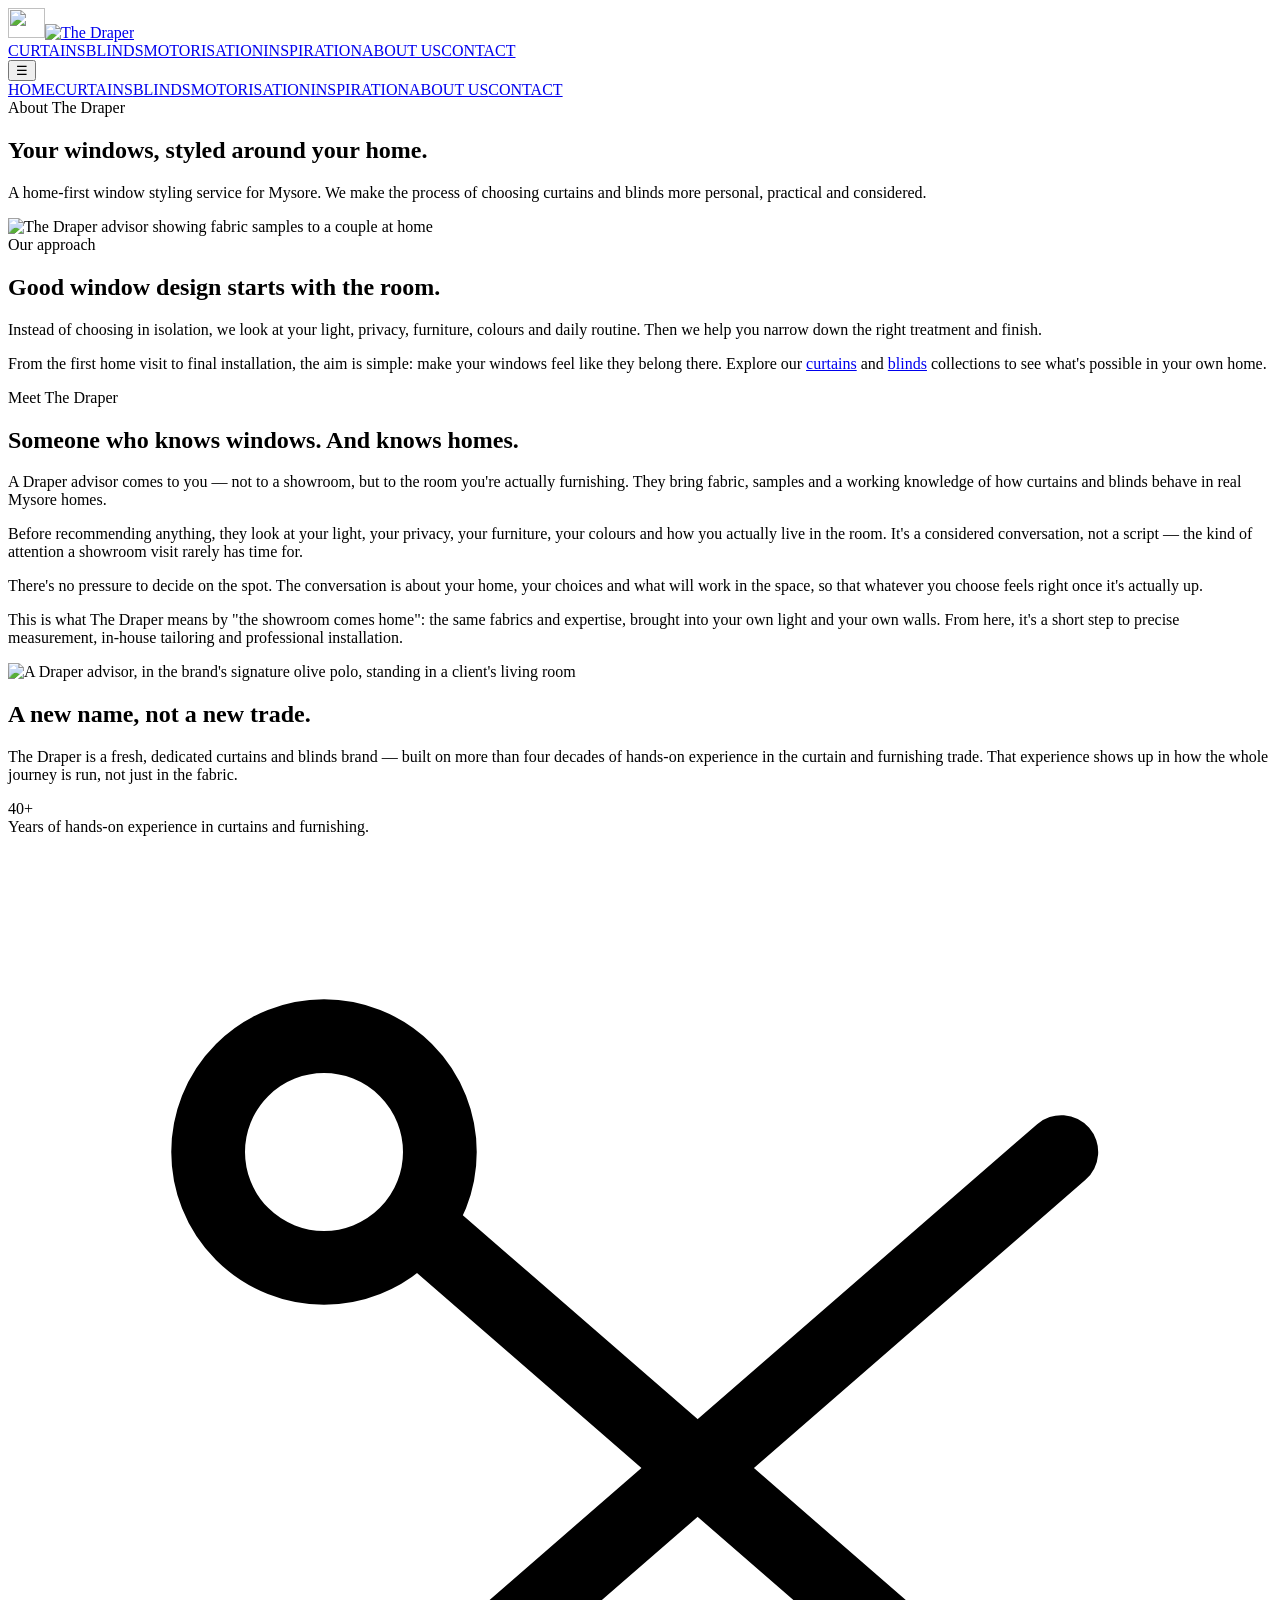
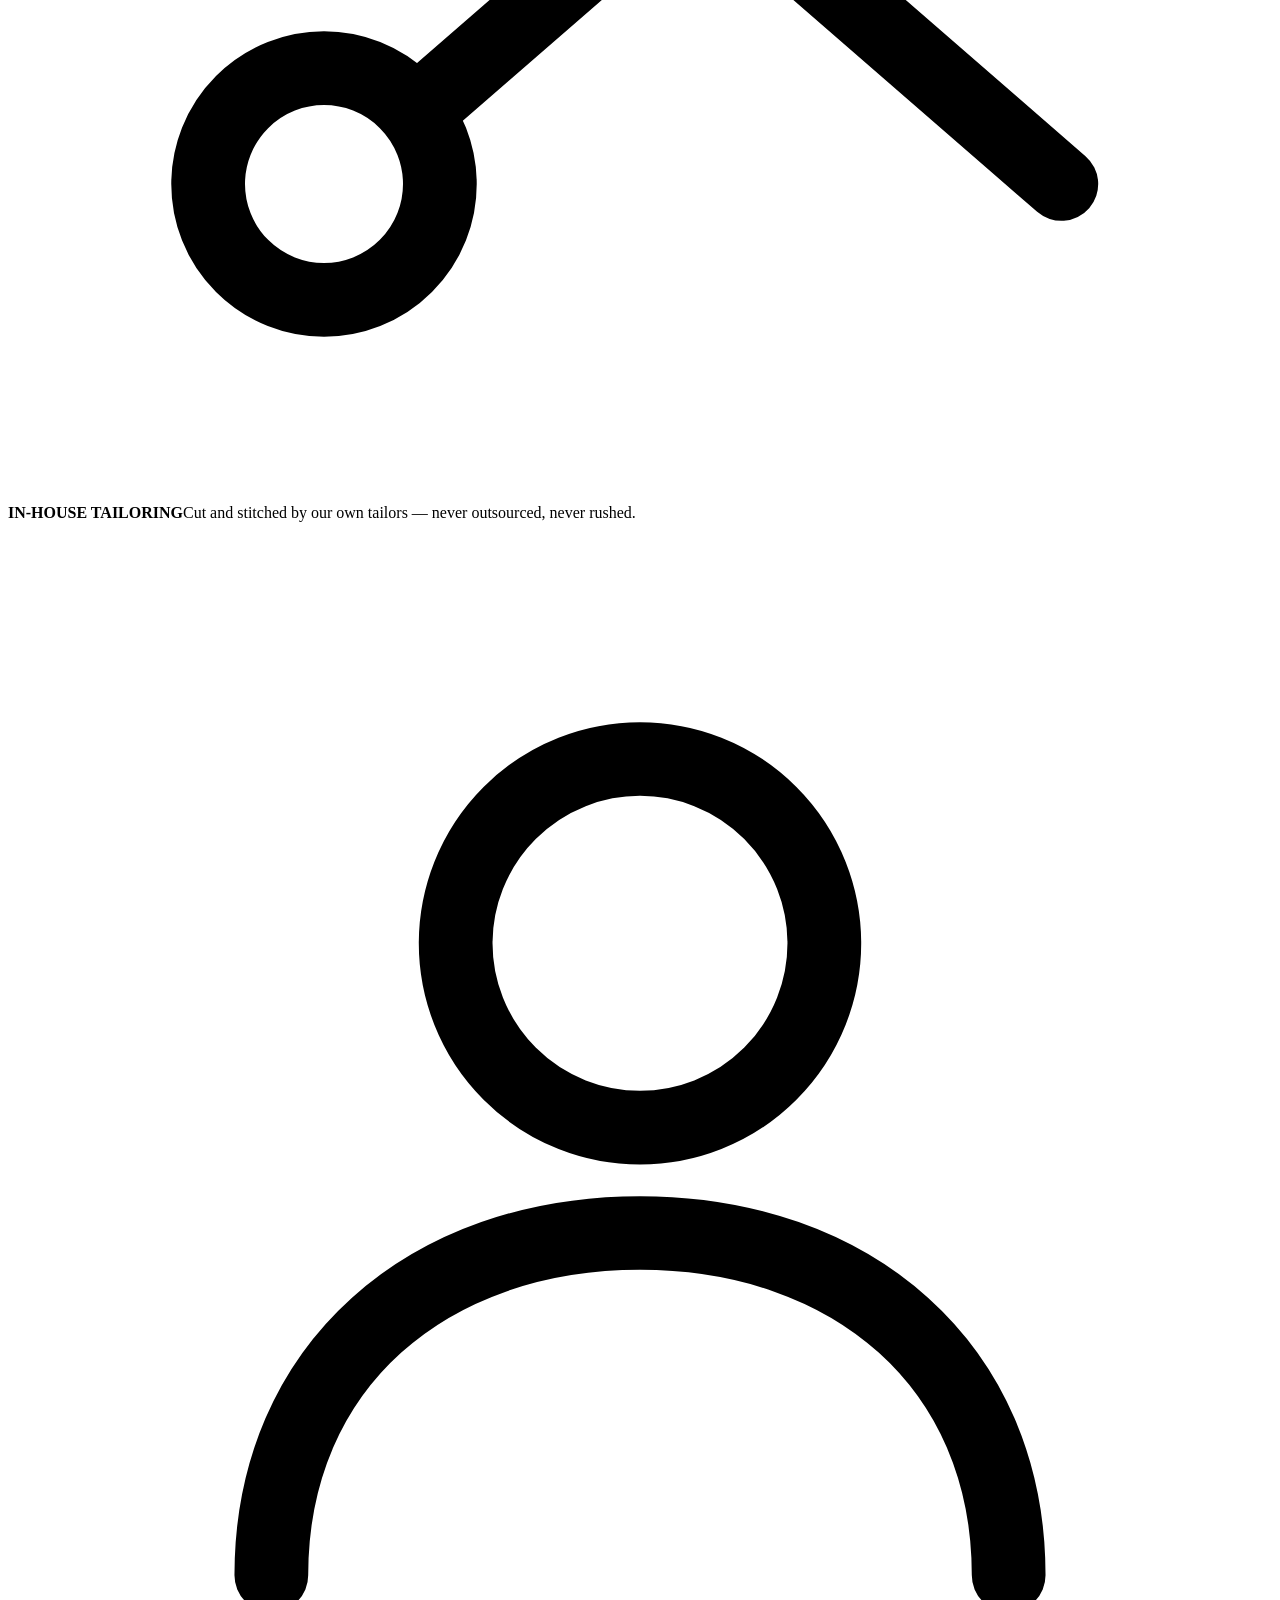
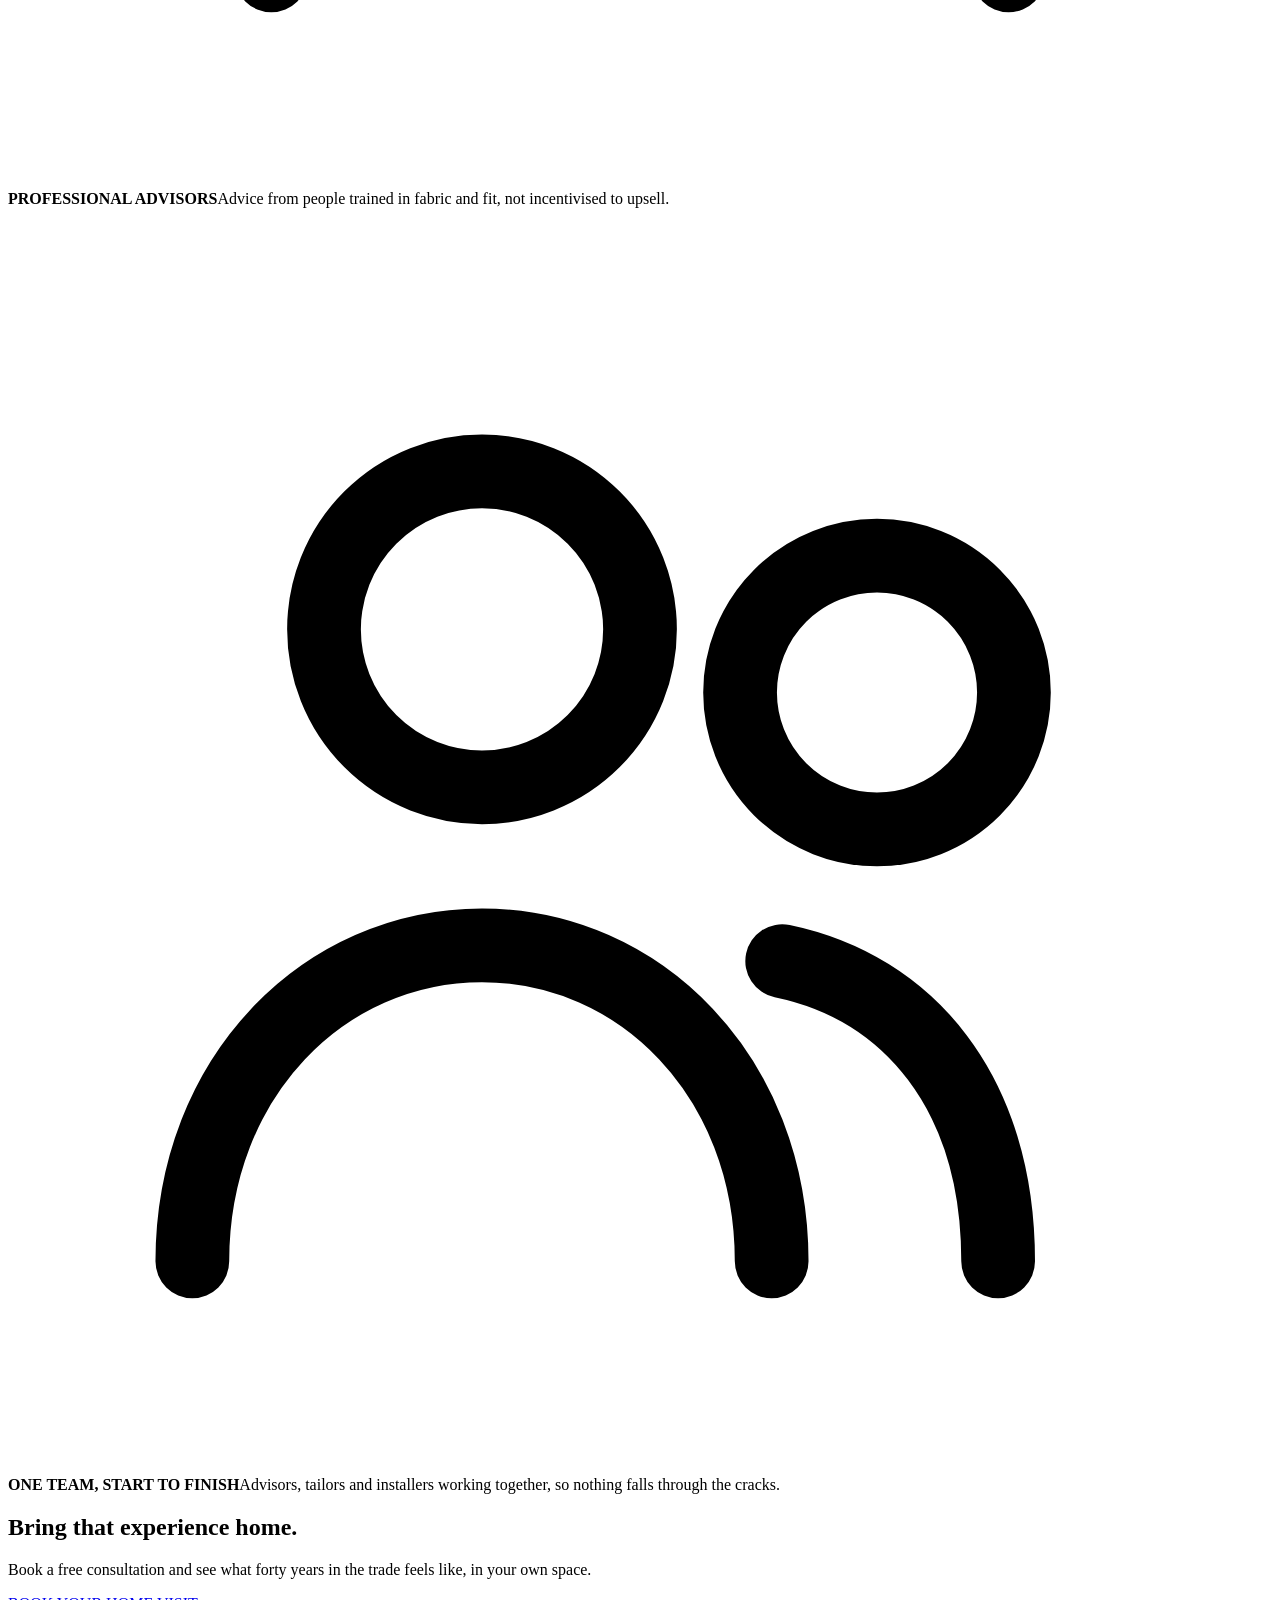
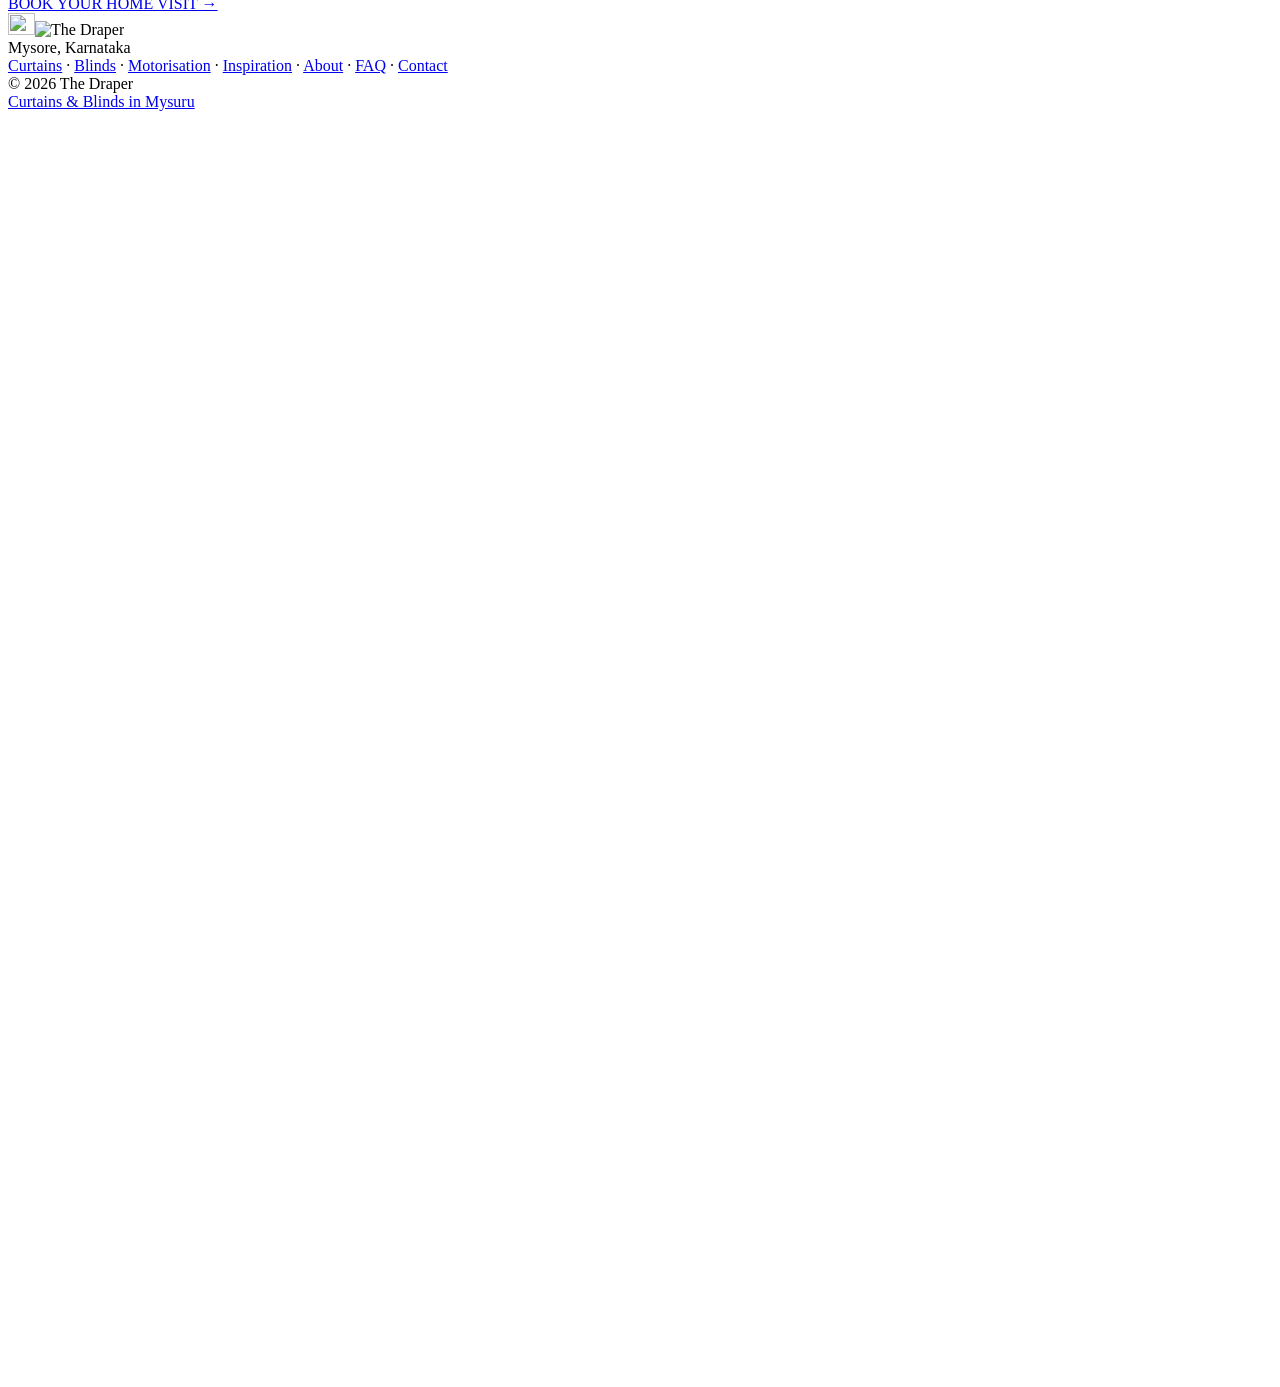
==== about.html @ 7ba51532 "Complete Phase 5D booking journey UX improvements Co-Authored-By: Claude Sonnet 5 <noreply@anthropic" ====
<!doctype html><html lang="en"><head><meta charset="utf-8"><meta name="viewport" content="width=device-width,initial-scale=1"><link rel="icon" type="image/png" href="images/favicon.png"><title>About The Draper — Mysore's Made-to-Measure Curtains & Blinds Specialist</title><meta name="description" content="Meet The Draper, Mysore's made-to-measure curtains and blinds specialist: home consultation, measuring and professional installation."><link rel="canonical" href="https://www.thedraper.in/about"><meta property="og:type" content="website"><meta property="og:title" content="About The Draper — Mysore's Made-to-Measure Curtains & Blinds Specialist"><meta property="og:description" content="Meet The Draper, Mysore's made-to-measure curtains and blinds specialist: home consultation, measuring and professional installation."><meta property="og:url" content="https://www.thedraper.in/about"><meta property="og:image" content="https://www.thedraper.in/images/the-draper-consultation.jpg"><meta name="twitter:card" content="summary_large_image"><meta name="twitter:title" content="About The Draper — Mysore's Made-to-Measure Curtains & Blinds Specialist"><meta name="twitter:description" content="Meet The Draper, Mysore's made-to-measure curtains and blinds specialist: home consultation, measuring and professional installation."><meta name="twitter:image" content="https://www.thedraper.in/images/the-draper-consultation.jpg"><link rel="preconnect" href="https://fonts.googleapis.com"><link rel="preconnect" href="https://fonts.gstatic.com" crossorigin><link href="https://fonts.googleapis.com/css2?family=Cormorant+Garamond:wght@400;500;600&family=Manrope:wght@300;400;500;600&display=swap" rel="stylesheet"><link rel="stylesheet" href="style.css"><script type="application/ld+json">{"@context":"https://schema.org","@type":"HomeAndConstructionBusiness","name":"The Draper","description":"Made-to-measure curtains, blinds and window coverings for homes in Mysuru.","telephone":"+919886224170","address":{"@type":"PostalAddress","addressLocality":"Mysuru","addressRegion":"Karnataka","addressCountry":"IN"},"priceRange":"₹₹","areaServed":{"@type":"City","name":"Mysuru","containedInPlace":{"@type":"AdministrativeArea","name":"Karnataka"}},"url":"https://www.thedraper.in/","serviceType":["Curtains","Blinds","Motorisation"]}</script></head><body><header><div class="container nav"><a class="logo" href="index.html"><img class="logo-mark" src="images/logo-icon.png" alt="" width="37" height="30"><img class="logo-word" src="images/logo-wordmark.png" alt="The Draper" width="143" height="17"></a><nav class="navlinks"><a href="curtains.html">CURTAINS</a><a href="blinds.html">BLINDS</a><a href="motorisation.html">MOTORISATION</a><a href="inspiration.html">INSPIRATION</a><a href="about.html">ABOUT US</a><a href="contact.html">CONTACT</a></nav><button class="menu" aria-label="Open menu" aria-expanded="false">☰</button></div><nav class="mobile-nav" aria-label="Mobile navigation"><a href="index.html">HOME</a><a href="curtains.html">CURTAINS</a><a href="blinds.html">BLINDS</a><a href="motorisation.html">MOTORISATION</a><a href="inspiration.html">INSPIRATION</a><a href="about.html">ABOUT US</a><a href="contact.html">CONTACT</a></nav></header><main><section class="pagehero"><div class="container"><div class="eyebrow">About The Draper</div><h1>Your windows, styled around your home.</h1><p>A home-first window styling service for Mysore. We make the process of choosing curtains and blinds more personal, practical and considered.</p></div></section><section class="section"><div class="container feature"><picture><source srcset="images/the-draper-consultation.webp" type="image/webp"><img src="images/the-draper-consultation.jpg" width="1024" height="1024" alt="The Draper advisor showing fabric samples to a couple at home"></picture><div class="feature-copy"><div class="eyebrow">Our approach</div><h2>Good window design starts with the room.</h2><p>Instead of choosing in isolation, we look at your light, privacy, furniture, colours and daily routine. Then we help you narrow down the right treatment and finish.</p><p>From the first home visit to final installation, the aim is simple: make your windows feel like they belong there. Explore our <a href="curtains.html">curtains</a> and <a href="blinds.html">blinds</a> collections to see what's possible in your own home.</p></div></div></section><section class="section"><div class="container feature"><div class="feature-copy"><div class="eyebrow">Meet The Draper</div><h2>Someone who knows windows. And knows homes.</h2><p>A Draper advisor comes to you — not to a showroom, but to the room you're actually furnishing. They bring fabric, samples and a working knowledge of how curtains and blinds behave in real Mysore homes.</p><p>Before recommending anything, they look at your light, your privacy, your furniture, your colours and how you actually live in the room. It's a considered conversation, not a script — the kind of attention a showroom visit rarely has time for.</p><p>There's no pressure to decide on the spot. The conversation is about your home, your choices and what will work in the space, so that whatever you choose feels right once it's actually up.</p><p>This is what The Draper means by "the showroom comes home": the same fabrics and expertise, brought into your own light and your own walls. From here, it's a short step to precise measurement, in-house tailoring and professional installation.</p></div><picture><source srcset="images/the-draper-advisor.webp" type="image/webp"><img class="advisor-photo" src="images/the-draper-advisor.jpg" width="928" height="1152" loading="lazy" alt="A Draper advisor, in the brand's signature olive polo, standing in a client's living room"></picture></div></section><section class="section trust"><div class="container"><div class="section-head"><h2>A new name, not a new trade.</h2><p class="section-intro">The Draper is a fresh, dedicated curtains and blinds brand — built on more than four decades of hands-on experience in the curtain and furnishing trade. That experience shows up in how the whole journey is run, not just in the fabric.</p></div><div class="trust-layout"><div class="trust-stat"><div class="trust-stat-num">40+</div><div class="trust-stat-label">Years of hands-on experience in curtains and furnishing.</div></div><div class="trust-list"><div class="trust-row"><div class="trust-icon"><svg viewBox="0 0 24 24" fill="none" stroke="currentColor" stroke-width="1.4" stroke-linecap="round" stroke-linejoin="round"><circle cx="6" cy="6" r="2.2"/><circle cx="6" cy="18" r="2.2"/><line x1="7.8" y1="7.4" x2="20" y2="18"/><line x1="7.8" y1="16.6" x2="20" y2="6"/></svg></div><div><b>IN-HOUSE TAILORING</b><span>Cut and stitched by our own tailors — never outsourced, never rushed.</span></div></div><div class="trust-row"><div class="trust-icon"><svg viewBox="0 0 24 24" fill="none" stroke="currentColor" stroke-width="1.4" stroke-linecap="round" stroke-linejoin="round"><circle cx="12" cy="8" r="3.5"/><path d="M5 20c0-4 3-6.5 7-6.5s7 2.5 7 6.5"/></svg></div><div><b>PROFESSIONAL ADVISORS</b><span>Advice from people trained in fabric and fit, not incentivised to upsell.</span></div></div><div class="trust-row"><div class="trust-icon"><svg viewBox="0 0 24 24" fill="none" stroke="currentColor" stroke-width="1.4" stroke-linecap="round" stroke-linejoin="round"><circle cx="9" cy="8" r="3"/><circle cx="16.5" cy="9.2" r="2.6"/><path d="M3.5 20c0-3.5 2.5-6 5.5-6s5.5 2.5 5.5 6"/><path d="M14.7 14.3c2.4.5 4.1 2.5 4.1 5.7"/></svg></div><div><b>ONE TEAM, START TO FINISH</b><span>Advisors, tailors and installers working together, so nothing falls through the cracks.</span></div></div></div></div></div></section><section class="cta"><h2>Bring that experience home.</h2><p>Book a free consultation and see what forty years in the trade feels like, in your own space.</p><a class="btn" href="contact.html">BOOK YOUR HOME VISIT →</a></section></main><footer><div class="container footerrow"><div><div class="footer-brand"><img class="logo-mark" src="images/logo-icon.png" alt="" width="27" height="22"><img class="logo-word" src="images/logo-wordmark.png" alt="The Draper" width="101" height="12"></div>Mysore, Karnataka</div><div><a href="curtains.html">Curtains</a> · <a href="blinds.html">Blinds</a> · <a href="motorisation.html">Motorisation</a> · <a href="inspiration.html">Inspiration</a> · <a href="about.html">About</a> · <a href="faq.html">FAQ</a> · <a href="contact.html">Contact</a></div><div>© 2026 The Draper</div></div><div class="container footer-local"><a href="curtain-blinds-mysore.html">Curtains &amp; Blinds in Mysuru</a></div></footer><a class="whatsapp" href="https://wa.me/919886224170?text=Hi%20The%20Draper%2C%20I%27d%20like%20to%20book%20a%20home%20visit." target="_blank" rel="noopener" aria-label="Chat with The Draper on WhatsApp"><svg viewBox="0 0 24 24" fill="#fff" aria-hidden="true"><path d="M17.472 14.382c-.297-.149-1.758-.867-2.03-.967-.273-.099-.471-.148-.67.15-.197.297-.767.966-.94 1.164-.173.199-.347.223-.644.075-.297-.15-1.255-.463-2.39-1.475-.883-.788-1.48-1.761-1.653-2.059-.173-.297-.018-.458.13-.606.134-.133.298-.347.446-.52.149-.174.198-.298.298-.497.099-.198.05-.371-.025-.52-.075-.149-.669-1.612-.916-2.207-.242-.579-.487-.5-.669-.51-.173-.008-.371-.01-.57-.01-.198 0-.52.074-.792.372-.272.297-1.04 1.016-1.04 2.479 0 1.462 1.065 2.875 1.213 3.074.149.198 2.096 3.2 5.077 4.487.709.306 1.262.489 1.694.625.712.227 1.36.195 1.871.118.571-.085 1.758-.719 2.006-1.413.248-.694.248-1.289.173-1.413-.074-.124-.272-.198-.57-.347z"/><path d="M12.001 2c-5.514 0-10 4.486-10 10 0 1.764.464 3.49 1.345 5.007L2 22l5.117-1.334A9.953 9.953 0 0012 22c5.514 0 10-4.486 10-10S17.515 2 12.001 2zm0 18.15a8.13 8.13 0 01-4.144-1.14l-.297-.176-3.037.792.812-2.958-.192-.304a8.14 8.14 0 01-1.243-4.364c0-4.494 3.656-8.15 8.151-8.15 4.494 0 8.15 3.656 8.15 8.15 0 4.495-3.656 8.15-8.15 8.15z"/></svg></a><script src="script.js"></script></body></html>
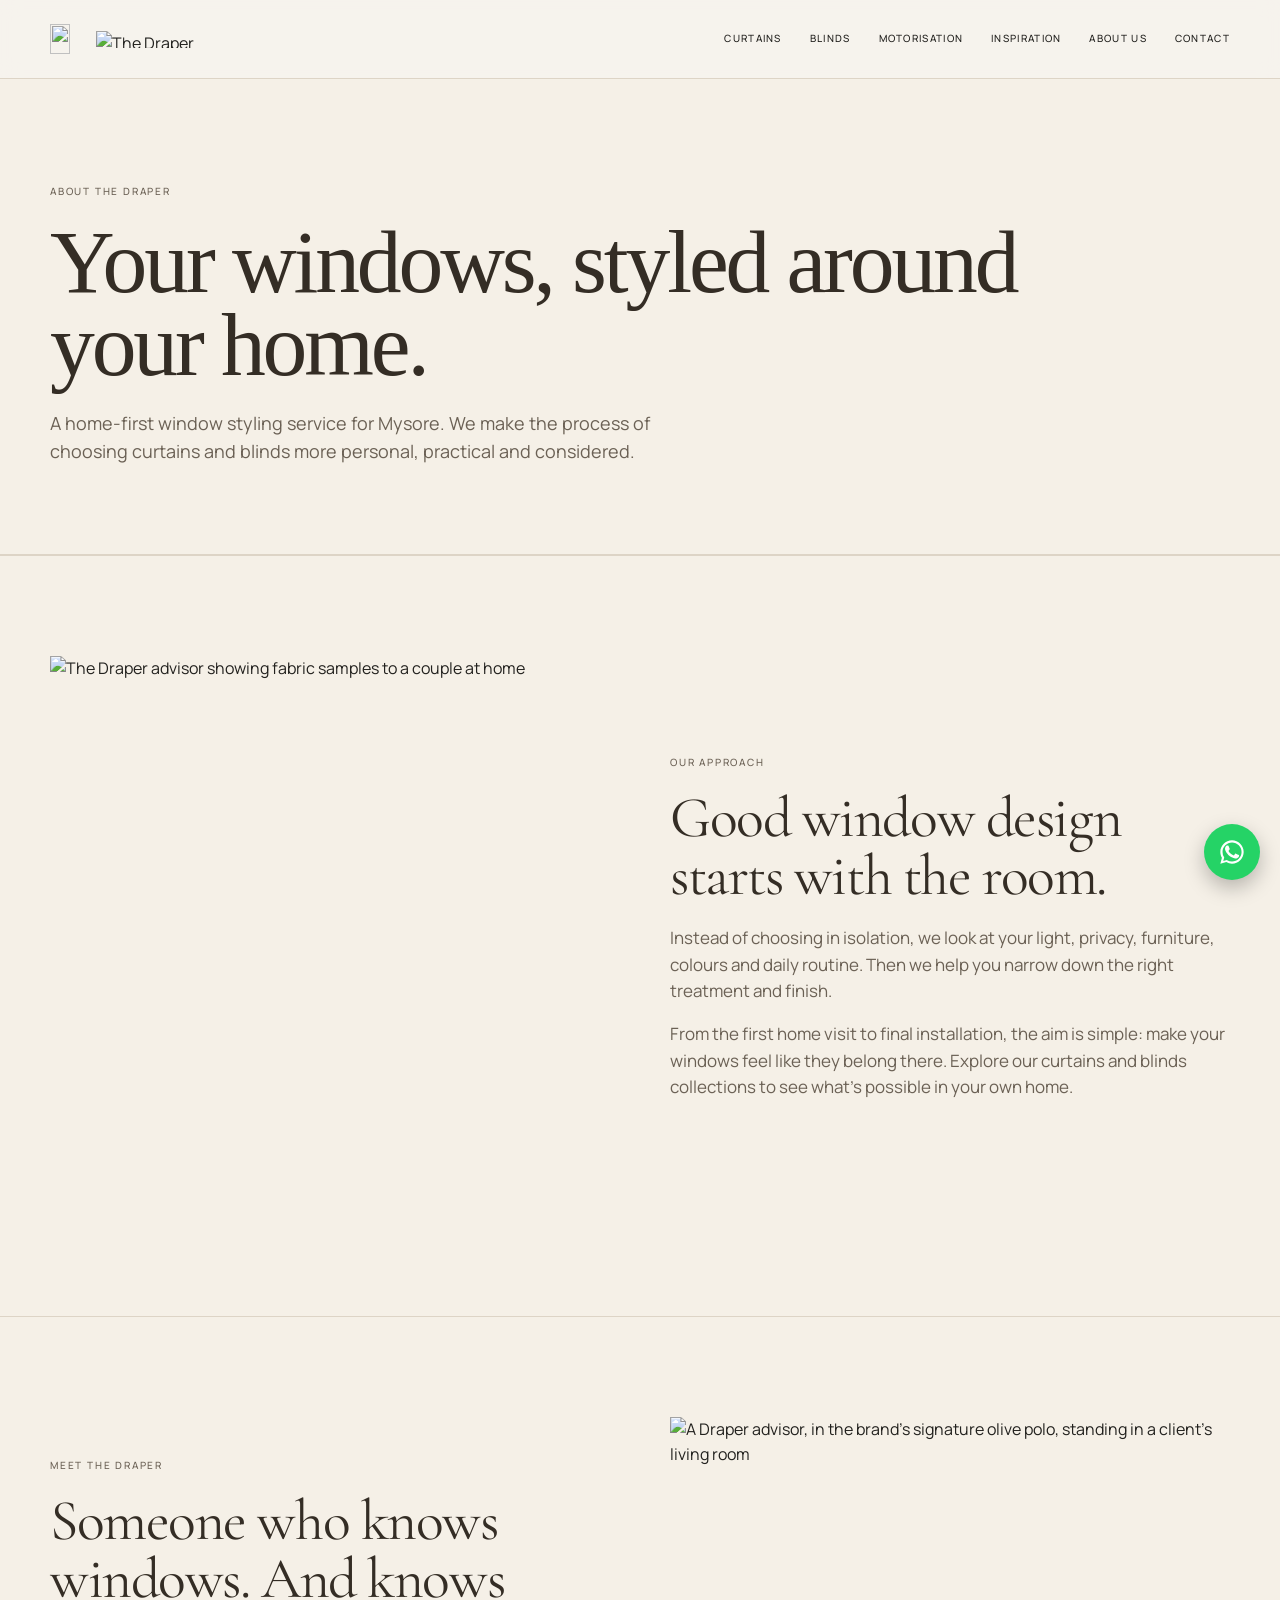
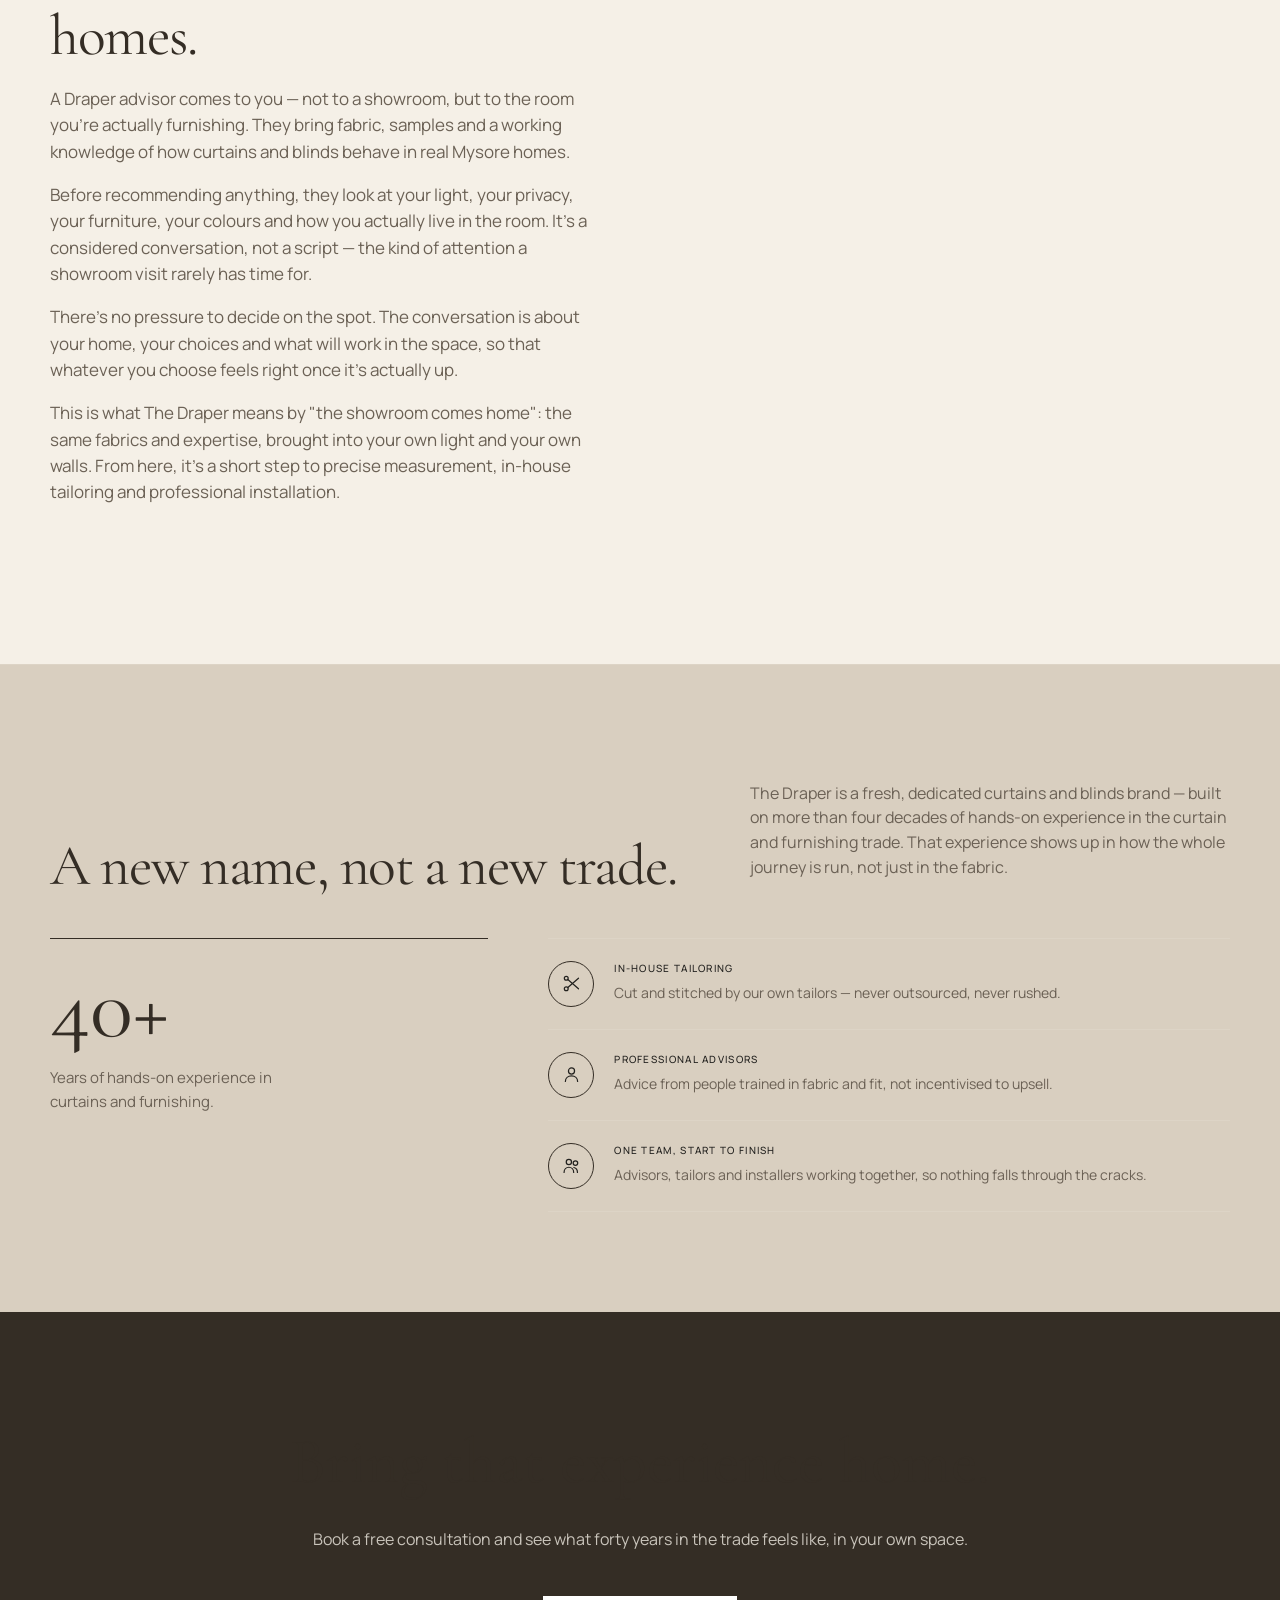
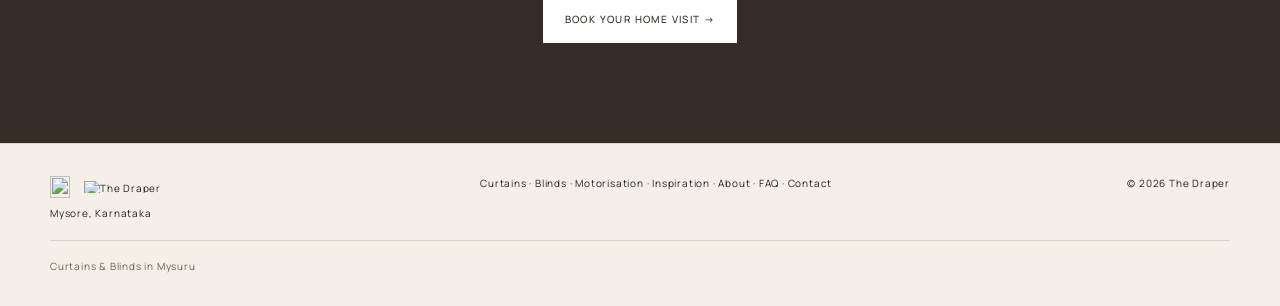
==== commit 516bf599: "Phase 6B: implement GTM installation and GA4 event architecture - Install GTM-NSCX6DN on all 13 prod" ====
--- a/about.html
+++ b/about.html
@@ -1 +1 @@
-<!doctype html><html lang="en"><head><meta charset="utf-8"><meta name="viewport" content="width=device-width,initial-scale=1"><link rel="icon" type="image/png" href="images/favicon.png"><title>About The Draper — Mysore's Made-to-Measure Curtains & Blinds Specialist</title><meta name="description" content="Meet The Draper, Mysore's made-to-measure curtains and blinds specialist: home consultation, measuring and professional installation."><link rel="canonical" href="https://www.thedraper.in/about"><meta property="og:type" content="website"><meta property="og:title" content="About The Draper — Mysore's Made-to-Measure Curtains & Blinds Specialist"><meta property="og:description" content="Meet The Draper, Mysore's made-to-measure curtains and blinds specialist: home consultation, measuring and professional installation."><meta property="og:url" content="https://www.thedraper.in/about"><meta property="og:image" content="https://www.thedraper.in/images/the-draper-consultation.jpg"><meta name="twitter:card" content="summary_large_image"><meta name="twitter:title" content="About The Draper — Mysore's Made-to-Measure Curtains & Blinds Specialist"><meta name="twitter:description" content="Meet The Draper, Mysore's made-to-measure curtains and blinds specialist: home consultation, measuring and professional installation."><meta name="twitter:image" content="https://www.thedraper.in/images/the-draper-consultation.jpg"><link rel="preconnect" href="https://fonts.googleapis.com"><link rel="preconnect" href="https://fonts.gstatic.com" crossorigin><link href="https://fonts.googleapis.com/css2?family=Cormorant+Garamond:wght@400;500;600&family=Manrope:wght@300;400;500;600&display=swap" rel="stylesheet"><link rel="stylesheet" href="style.css"><script type="application/ld+json">{"@context":"https://schema.org","@type":"HomeAndConstructionBusiness","name":"The Draper","description":"Made-to-measure curtains, blinds and window coverings for homes in Mysuru.","telephone":"+919886224170","address":{"@type":"PostalAddress","addressLocality":"Mysuru","addressRegion":"Karnataka","addressCountry":"IN"},"priceRange":"₹₹","areaServed":{"@type":"City","name":"Mysuru","containedInPlace":{"@type":"AdministrativeArea","name":"Karnataka"}},"url":"https://www.thedraper.in/","serviceType":["Curtains","Blinds","Motorisation"]}</script></head><body><header><div class="container nav"><a class="logo" href="index.html"><img class="logo-mark" src="images/logo-icon.png" alt="" width="37" height="30"><img class="logo-word" src="images/logo-wordmark.png" alt="The Draper" width="143" height="17"></a><nav class="navlinks"><a href="curtains.html">CURTAINS</a><a href="blinds.html">BLINDS</a><a href="motorisation.html">MOTORISATION</a><a href="inspiration.html">INSPIRATION</a><a href="about.html">ABOUT US</a><a href="contact.html">CONTACT</a></nav><button class="menu" aria-label="Open menu" aria-expanded="false">☰</button></div><nav class="mobile-nav" aria-label="Mobile navigation"><a href="index.html">HOME</a><a href="curtains.html">CURTAINS</a><a href="blinds.html">BLINDS</a><a href="motorisation.html">MOTORISATION</a><a href="inspiration.html">INSPIRATION</a><a href="about.html">ABOUT US</a><a href="contact.html">CONTACT</a></nav></header><main><section class="pagehero"><div class="container"><div class="eyebrow">About The Draper</div><h1>Your windows, styled around your home.</h1><p>A home-first window styling service for Mysore. We make the process of choosing curtains and blinds more personal, practical and considered.</p></div></section><section class="section"><div class="container feature"><picture><source srcset="images/the-draper-consultation.webp" type="image/webp"><img src="images/the-draper-consultation.jpg" width="1024" height="1024" alt="The Draper advisor showing fabric samples to a couple at home"></picture><div class="feature-copy"><div class="eyebrow">Our approach</div><h2>Good window design starts with the room.</h2><p>Instead of choosing in isolation, we look at your light, privacy, furniture, colours and daily routine. Then we help you narrow down the right treatment and finish.</p><p>From the first home visit to final installation, the aim is simple: make your windows feel like they belong there. Explore our <a href="curtains.html">curtains</a> and <a href="blinds.html">blinds</a> collections to see what's possible in your own home.</p></div></div></section><section class="section"><div class="container feature"><div class="feature-copy"><div class="eyebrow">Meet The Draper</div><h2>Someone who knows windows. And knows homes.</h2><p>A Draper advisor comes to you — not to a showroom, but to the room you're actually furnishing. They bring fabric, samples and a working knowledge of how curtains and blinds behave in real Mysore homes.</p><p>Before recommending anything, they look at your light, your privacy, your furniture, your colours and how you actually live in the room. It's a considered conversation, not a script — the kind of attention a showroom visit rarely has time for.</p><p>There's no pressure to decide on the spot. The conversation is about your home, your choices and what will work in the space, so that whatever you choose feels right once it's actually up.</p><p>This is what The Draper means by "the showroom comes home": the same fabrics and expertise, brought into your own light and your own walls. From here, it's a short step to precise measurement, in-house tailoring and professional installation.</p></div><picture><source srcset="images/the-draper-advisor.webp" type="image/webp"><img class="advisor-photo" src="images/the-draper-advisor.jpg" width="928" height="1152" loading="lazy" alt="A Draper advisor, in the brand's signature olive polo, standing in a client's living room"></picture></div></section><section class="section trust"><div class="container"><div class="section-head"><h2>A new name, not a new trade.</h2><p class="section-intro">The Draper is a fresh, dedicated curtains and blinds brand — built on more than four decades of hands-on experience in the curtain and furnishing trade. That experience shows up in how the whole journey is run, not just in the fabric.</p></div><div class="trust-layout"><div class="trust-stat"><div class="trust-stat-num">40+</div><div class="trust-stat-label">Years of hands-on experience in curtains and furnishing.</div></div><div class="trust-list"><div class="trust-row"><div class="trust-icon"><svg viewBox="0 0 24 24" fill="none" stroke="currentColor" stroke-width="1.4" stroke-linecap="round" stroke-linejoin="round"><circle cx="6" cy="6" r="2.2"/><circle cx="6" cy="18" r="2.2"/><line x1="7.8" y1="7.4" x2="20" y2="18"/><line x1="7.8" y1="16.6" x2="20" y2="6"/></svg></div><div><b>IN-HOUSE TAILORING</b><span>Cut and stitched by our own tailors — never outsourced, never rushed.</span></div></div><div class="trust-row"><div class="trust-icon"><svg viewBox="0 0 24 24" fill="none" stroke="currentColor" stroke-width="1.4" stroke-linecap="round" stroke-linejoin="round"><circle cx="12" cy="8" r="3.5"/><path d="M5 20c0-4 3-6.5 7-6.5s7 2.5 7 6.5"/></svg></div><div><b>PROFESSIONAL ADVISORS</b><span>Advice from people trained in fabric and fit, not incentivised to upsell.</span></div></div><div class="trust-row"><div class="trust-icon"><svg viewBox="0 0 24 24" fill="none" stroke="currentColor" stroke-width="1.4" stroke-linecap="round" stroke-linejoin="round"><circle cx="9" cy="8" r="3"/><circle cx="16.5" cy="9.2" r="2.6"/><path d="M3.5 20c0-3.5 2.5-6 5.5-6s5.5 2.5 5.5 6"/><path d="M14.7 14.3c2.4.5 4.1 2.5 4.1 5.7"/></svg></div><div><b>ONE TEAM, START TO FINISH</b><span>Advisors, tailors and installers working together, so nothing falls through the cracks.</span></div></div></div></div></div></section><section class="cta"><h2>Bring that experience home.</h2><p>Book a free consultation and see what forty years in the trade feels like, in your own space.</p><a class="btn" href="contact.html">BOOK YOUR HOME VISIT →</a></section></main><footer><div class="container footerrow"><div><div class="footer-brand"><img class="logo-mark" src="images/logo-icon.png" alt="" width="27" height="22"><img class="logo-word" src="images/logo-wordmark.png" alt="The Draper" width="101" height="12"></div>Mysore, Karnataka</div><div><a href="curtains.html">Curtains</a> · <a href="blinds.html">Blinds</a> · <a href="motorisation.html">Motorisation</a> · <a href="inspiration.html">Inspiration</a> · <a href="about.html">About</a> · <a href="faq.html">FAQ</a> · <a href="contact.html">Contact</a></div><div>© 2026 The Draper</div></div><div class="container footer-local"><a href="curtain-blinds-mysore.html">Curtains &amp; Blinds in Mysuru</a></div></footer><a class="whatsapp" href="https://wa.me/919886224170?text=Hi%20The%20Draper%2C%20I%27d%20like%20to%20book%20a%20home%20visit." target="_blank" rel="noopener" aria-label="Chat with The Draper on WhatsApp"><svg viewBox="0 0 24 24" fill="#fff" aria-hidden="true"><path d="M17.472 14.382c-.297-.149-1.758-.867-2.03-.967-.273-.099-.471-.148-.67.15-.197.297-.767.966-.94 1.164-.173.199-.347.223-.644.075-.297-.15-1.255-.463-2.39-1.475-.883-.788-1.48-1.761-1.653-2.059-.173-.297-.018-.458.13-.606.134-.133.298-.347.446-.52.149-.174.198-.298.298-.497.099-.198.05-.371-.025-.52-.075-.149-.669-1.612-.916-2.207-.242-.579-.487-.5-.669-.51-.173-.008-.371-.01-.57-.01-.198 0-.52.074-.792.372-.272.297-1.04 1.016-1.04 2.479 0 1.462 1.065 2.875 1.213 3.074.149.198 2.096 3.2 5.077 4.487.709.306 1.262.489 1.694.625.712.227 1.36.195 1.871.118.571-.085 1.758-.719 2.006-1.413.248-.694.248-1.289.173-1.413-.074-.124-.272-.198-.57-.347z"/><path d="M12.001 2c-5.514 0-10 4.486-10 10 0 1.764.464 3.49 1.345 5.007L2 22l5.117-1.334A9.953 9.953 0 0012 22c5.514 0 10-4.486 10-10S17.515 2 12.001 2zm0 18.15a8.13 8.13 0 01-4.144-1.14l-.297-.176-3.037.792.812-2.958-.192-.304a8.14 8.14 0 01-1.243-4.364c0-4.494 3.656-8.15 8.151-8.15 4.494 0 8.15 3.656 8.15 8.15 0 4.495-3.656 8.15-8.15 8.15z"/></svg></a><script src="script.js"></script></body></html>+<!doctype html><html lang="en"><head><script>(function(w,d,s,l,i){w[l]=w[l]||[];w[l].push({'gtm.start':new Date().getTime(),event:'gtm.js'});var f=d.getElementsByTagName(s)[0],j=d.createElement(s),dl=l!='dataLayer'?'&l='+l:'';j.async=true;j.src='https://www.googletagmanager.com/gtm.js?id='+i+dl;f.parentNode.insertBefore(j,f);})(window,document,'script','dataLayer','GTM-NSCX6DN');</script><meta charset="utf-8"><meta name="viewport" content="width=device-width,initial-scale=1"><link rel="icon" type="image/png" href="images/favicon.png"><title>About The Draper — Mysore's Made-to-Measure Curtains & Blinds Specialist</title><meta name="description" content="Meet The Draper, Mysore's made-to-measure curtains and blinds specialist: home consultation, measuring and professional installation."><link rel="canonical" href="https://www.thedraper.in/about"><meta property="og:type" content="website"><meta property="og:title" content="About The Draper — Mysore's Made-to-Measure Curtains & Blinds Specialist"><meta property="og:description" content="Meet The Draper, Mysore's made-to-measure curtains and blinds specialist: home consultation, measuring and professional installation."><meta property="og:url" content="https://www.thedraper.in/about"><meta property="og:image" content="https://www.thedraper.in/images/the-draper-consultation.jpg"><meta name="twitter:card" content="summary_large_image"><meta name="twitter:title" content="About The Draper — Mysore's Made-to-Measure Curtains & Blinds Specialist"><meta name="twitter:description" content="Meet The Draper, Mysore's made-to-measure curtains and blinds specialist: home consultation, measuring and professional installation."><meta name="twitter:image" content="https://www.thedraper.in/images/the-draper-consultation.jpg"><link rel="preconnect" href="https://fonts.googleapis.com"><link rel="preconnect" href="https://fonts.gstatic.com" crossorigin><link href="https://fonts.googleapis.com/css2?family=Cormorant+Garamond:wght@400;500;600&family=Manrope:wght@300;400;500;600&display=swap" rel="stylesheet"><link rel="stylesheet" href="style.css"><script type="application/ld+json">{"@context":"https://schema.org","@type":"HomeAndConstructionBusiness","name":"The Draper","description":"Made-to-measure curtains, blinds and window coverings for homes in Mysuru.","telephone":"+919886224170","address":{"@type":"PostalAddress","addressLocality":"Mysuru","addressRegion":"Karnataka","addressCountry":"IN"},"priceRange":"₹₹","areaServed":{"@type":"City","name":"Mysuru","containedInPlace":{"@type":"AdministrativeArea","name":"Karnataka"}},"url":"https://www.thedraper.in/","serviceType":["Curtains","Blinds","Motorisation"]}</script></head><body><noscript><iframe src="https://www.googletagmanager.com/ns.html?id=GTM-NSCX6DN" height="0" width="0" style="display:none;visibility:hidden"></iframe></noscript><header><div class="container nav"><a class="logo" href="index.html"><img class="logo-mark" src="images/logo-icon.png" alt="" width="37" height="30"><img class="logo-word" src="images/logo-wordmark.png" alt="The Draper" width="143" height="17"></a><nav class="navlinks"><a href="curtains.html">CURTAINS</a><a href="blinds.html">BLINDS</a><a href="motorisation.html">MOTORISATION</a><a href="inspiration.html">INSPIRATION</a><a href="about.html">ABOUT US</a><a href="contact.html">CONTACT</a></nav><button class="menu" aria-label="Open menu" aria-expanded="false">☰</button></div><nav class="mobile-nav" aria-label="Mobile navigation"><a href="index.html">HOME</a><a href="curtains.html">CURTAINS</a><a href="blinds.html">BLINDS</a><a href="motorisation.html">MOTORISATION</a><a href="inspiration.html">INSPIRATION</a><a href="about.html">ABOUT US</a><a href="contact.html">CONTACT</a></nav></header><main><section class="pagehero"><div class="container"><div class="eyebrow">About The Draper</div><h1>Your windows, styled around your home.</h1><p>A home-first window styling service for Mysore. We make the process of choosing curtains and blinds more personal, practical and considered.</p></div></section><section class="section"><div class="container feature"><picture><source srcset="images/the-draper-consultation.webp" type="image/webp"><img src="images/the-draper-consultation.jpg" width="1024" height="1024" alt="The Draper advisor showing fabric samples to a couple at home"></picture><div class="feature-copy"><div class="eyebrow">Our approach</div><h2>Good window design starts with the room.</h2><p>Instead of choosing in isolation, we look at your light, privacy, furniture, colours and daily routine. Then we help you narrow down the right treatment and finish.</p><p>From the first home visit to final installation, the aim is simple: make your windows feel like they belong there. Explore our <a href="curtains.html">curtains</a> and <a href="blinds.html">blinds</a> collections to see what's possible in your own home.</p></div></div></section><section class="section"><div class="container feature"><div class="feature-copy"><div class="eyebrow">Meet The Draper</div><h2>Someone who knows windows. And knows homes.</h2><p>A Draper advisor comes to you — not to a showroom, but to the room you're actually furnishing. They bring fabric, samples and a working knowledge of how curtains and blinds behave in real Mysore homes.</p><p>Before recommending anything, they look at your light, your privacy, your furniture, your colours and how you actually live in the room. It's a considered conversation, not a script — the kind of attention a showroom visit rarely has time for.</p><p>There's no pressure to decide on the spot. The conversation is about your home, your choices and what will work in the space, so that whatever you choose feels right once it's actually up.</p><p>This is what The Draper means by "the showroom comes home": the same fabrics and expertise, brought into your own light and your own walls. From here, it's a short step to precise measurement, in-house tailoring and professional installation.</p></div><picture><source srcset="images/the-draper-advisor.webp" type="image/webp"><img class="advisor-photo" src="images/the-draper-advisor.jpg" width="928" height="1152" loading="lazy" alt="A Draper advisor, in the brand's signature olive polo, standing in a client's living room"></picture></div></section><section class="section trust"><div class="container"><div class="section-head"><h2>A new name, not a new trade.</h2><p class="section-intro">The Draper is a fresh, dedicated curtains and blinds brand — built on more than four decades of hands-on experience in the curtain and furnishing trade. That experience shows up in how the whole journey is run, not just in the fabric.</p></div><div class="trust-layout"><div class="trust-stat"><div class="trust-stat-num">40+</div><div class="trust-stat-label">Years of hands-on experience in curtains and furnishing.</div></div><div class="trust-list"><div class="trust-row"><div class="trust-icon"><svg viewBox="0 0 24 24" fill="none" stroke="currentColor" stroke-width="1.4" stroke-linecap="round" stroke-linejoin="round"><circle cx="6" cy="6" r="2.2"/><circle cx="6" cy="18" r="2.2"/><line x1="7.8" y1="7.4" x2="20" y2="18"/><line x1="7.8" y1="16.6" x2="20" y2="6"/></svg></div><div><b>IN-HOUSE TAILORING</b><span>Cut and stitched by our own tailors — never outsourced, never rushed.</span></div></div><div class="trust-row"><div class="trust-icon"><svg viewBox="0 0 24 24" fill="none" stroke="currentColor" stroke-width="1.4" stroke-linecap="round" stroke-linejoin="round"><circle cx="12" cy="8" r="3.5"/><path d="M5 20c0-4 3-6.5 7-6.5s7 2.5 7 6.5"/></svg></div><div><b>PROFESSIONAL ADVISORS</b><span>Advice from people trained in fabric and fit, not incentivised to upsell.</span></div></div><div class="trust-row"><div class="trust-icon"><svg viewBox="0 0 24 24" fill="none" stroke="currentColor" stroke-width="1.4" stroke-linecap="round" stroke-linejoin="round"><circle cx="9" cy="8" r="3"/><circle cx="16.5" cy="9.2" r="2.6"/><path d="M3.5 20c0-3.5 2.5-6 5.5-6s5.5 2.5 5.5 6"/><path d="M14.7 14.3c2.4.5 4.1 2.5 4.1 5.7"/></svg></div><div><b>ONE TEAM, START TO FINISH</b><span>Advisors, tailors and installers working together, so nothing falls through the cracks.</span></div></div></div></div></div></section><section class="cta"><h2>Bring that experience home.</h2><p>Book a free consultation and see what forty years in the trade feels like, in your own space.</p><a class="btn" href="contact.html">BOOK YOUR HOME VISIT →</a></section></main><footer><div class="container footerrow"><div><div class="footer-brand"><img class="logo-mark" src="images/logo-icon.png" alt="" width="27" height="22"><img class="logo-word" src="images/logo-wordmark.png" alt="The Draper" width="101" height="12"></div>Mysore, Karnataka</div><div><a href="curtains.html">Curtains</a> · <a href="blinds.html">Blinds</a> · <a href="motorisation.html">Motorisation</a> · <a href="inspiration.html">Inspiration</a> · <a href="about.html">About</a> · <a href="faq.html">FAQ</a> · <a href="contact.html">Contact</a></div><div>© 2026 The Draper</div></div><div class="container footer-local"><a href="curtain-blinds-mysore.html">Curtains &amp; Blinds in Mysuru</a></div></footer><a class="whatsapp" href="https://wa.me/919886224170?text=Hi%20The%20Draper%2C%20I%27d%20like%20to%20book%20a%20home%20visit." target="_blank" rel="noopener" aria-label="Chat with The Draper on WhatsApp"><svg viewBox="0 0 24 24" fill="#fff" aria-hidden="true"><path d="M17.472 14.382c-.297-.149-1.758-.867-2.03-.967-.273-.099-.471-.148-.67.15-.197.297-.767.966-.94 1.164-.173.199-.347.223-.644.075-.297-.15-1.255-.463-2.39-1.475-.883-.788-1.48-1.761-1.653-2.059-.173-.297-.018-.458.13-.606.134-.133.298-.347.446-.52.149-.174.198-.298.298-.497.099-.198.05-.371-.025-.52-.075-.149-.669-1.612-.916-2.207-.242-.579-.487-.5-.669-.51-.173-.008-.371-.01-.57-.01-.198 0-.52.074-.792.372-.272.297-1.04 1.016-1.04 2.479 0 1.462 1.065 2.875 1.213 3.074.149.198 2.096 3.2 5.077 4.487.709.306 1.262.489 1.694.625.712.227 1.36.195 1.871.118.571-.085 1.758-.719 2.006-1.413.248-.694.248-1.289.173-1.413-.074-.124-.272-.198-.57-.347z"/><path d="M12.001 2c-5.514 0-10 4.486-10 10 0 1.764.464 3.49 1.345 5.007L2 22l5.117-1.334A9.953 9.953 0 0012 22c5.514 0 10-4.486 10-10S17.515 2 12.001 2zm0 18.15a8.13 8.13 0 01-4.144-1.14l-.297-.176-3.037.792.812-2.958-.192-.304a8.14 8.14 0 01-1.243-4.364c0-4.494 3.656-8.15 8.151-8.15 4.494 0 8.15 3.656 8.15 8.15 0 4.495-3.656 8.15-8.15 8.15z"/></svg></a><script src="script.js"></script></body></html>
--- a/style.css
+++ b/style.css
@@ -0,0 +1,10 @@
+:root{--paper:#f5f0e7;--warm:#d9cfc0;--sand:#b7a796;--ink:#342d25;--charcoal:#22211e;--muted:#6b6155;--line:#ddd4c6;--white:#faf7f1;--olive:#45483a;--brass:#9b7b52;--font-display:'Cormorant Garamond',Georgia,'Times New Roman',serif;--font-sans:'Manrope',Arial,Helvetica,sans-serif}
+*{box-sizing:border-box}html{scroll-behavior:smooth}body{margin:0;background:var(--paper);color:var(--charcoal);font-family:var(--font-sans);line-height:1.55}a{color:inherit;text-decoration:none}img{display:block;width:100%;height:auto;object-fit:cover}button,.btn,input,select,textarea{font:inherit}.container{width:min(1180px,calc(100% - 48px));margin:auto}
+header{position:sticky;top:0;z-index:50;background:rgba(246,243,237,.94);backdrop-filter:blur(10px);border-bottom:1px solid var(--line)}.nav{height:78px;display:flex;align-items:center;justify-content:space-between}.logo{display:flex;align-items:center;gap:9px}.logo .logo-mark{height:30px;width:auto;display:block}.logo .logo-word{height:17px;width:auto;display:block}.navlinks{display:flex;gap:28px;font-size:10px;letter-spacing:.13em;font-weight:500}.navlinks a:hover{color:var(--olive);opacity:1}.menu{display:none;border:0;background:transparent;font-size:24px;padding:10px;margin:-10px;line-height:1}.mobile-nav{display:none}
+.hero{min-height:calc(100vh - 78px);display:grid;grid-template-columns:1fr 1fr}.hero-copy{display:flex;flex-direction:column;justify-content:center;padding:90px 70px 90px 0}.eyebrow{font-size:10px;letter-spacing:.18em;text-transform:uppercase;color:var(--muted);font-weight:500;margin-bottom:20px}.hero h1,.pagehero h1{font-family:Georgia,'Times New Roman',serif;font-weight:400;color:var(--ink)}.section h2,.feature-copy h2,.cta h2{font-family:var(--font-display);font-weight:400;color:var(--ink)}.hero h1{font-size:clamp(52px,6.5vw,92px);line-height:.94;margin:0 0 28px;letter-spacing:-.035em}.lead{font-size:18px;color:var(--muted);max-width:550px}.btn{display:inline-flex;align-items:center;justify-content:center;width:max-content;padding:15px 21px;background:var(--ink);color:#fff;font-size:10px;font-weight:500;letter-spacing:.14em;margin-top:28px;border:1px solid var(--ink);transition:.2s}.btn:hover{background:transparent;color:var(--olive);border-color:var(--olive)}.btn.light{background:#fff;color:var(--ink);border-color:#fff}.btn.light:hover{background:transparent;color:#fff}.hero-img{min-height:620px;position:relative}.hero-img img{height:100%;min-height:620px;object-position:75% center}.hero-badge{position:absolute;left:24px;bottom:24px;right:24px;background:rgba(20,18,15,.5);backdrop-filter:blur(14px) saturate(160%);-webkit-backdrop-filter:blur(14px) saturate(160%);padding:18px 20px;display:flex;align-items:center;gap:14px;border:1px solid rgba(255,255,255,.16);box-shadow:0 12px 30px rgba(0,0,0,.22)}.hero-badge-num{font-family:var(--font-display);font-size:26px;line-height:1;white-space:nowrap;color:#fff}.hero-badge-text{font-size:12px;color:rgba(255,255,255,.85);line-height:1.35}
+.section{padding:100px 0;border-top:1px solid var(--line)}.section-head{display:flex;justify-content:space-between;align-items:end;gap:40px;margin-bottom:42px}.section h2{font-size:clamp(38px,4.5vw,60px);line-height:1.02;margin:0;letter-spacing:-.025em}.section-intro{max-width:480px;color:var(--muted)}.section-intro .lede{color:var(--ink);font-weight:700;font-size:17px;margin:0 0 12px}.section-intro p{margin:0 0 12px}.section-intro p:last-of-type{margin-bottom:0}.cards{display:grid;grid-template-columns:repeat(3,1fr);gap:18px}.card{background:var(--white);border:1px solid var(--line);transition:transform .2s,box-shadow .2s}.card:hover{transform:translateY(-3px);box-shadow:0 15px 35px #0000000c}.card img{aspect-ratio:4/3}.card-body{padding:25px}.card h3{font-family:var(--font-sans);font-size:26px;font-weight:500;margin:0 0 8px}.card p{color:var(--muted);margin:0}.card p+p{margin-top:10px;font-size:13px;letter-spacing:.02em}
+.number-grid{display:grid;grid-template-columns:repeat(4,1fr);gap:20px}.process-list{display:flex;flex-direction:column;gap:28px}.process-photo{position:relative;border-radius:12px;overflow:hidden}.process-photo img{width:100%;height:320px;object-fit:cover;object-position:top;display:block}.process-overlay{position:absolute;left:0;right:0;bottom:0;padding:26px 30px;background:linear-gradient(to top,rgba(52,45,37,.88),rgba(52,45,37,0))}.process-num{display:block;font-size:12px;letter-spacing:.2em;color:var(--brass)}.process-title{font-family:var(--font-display);font-weight:400;font-size:30px;color:var(--paper);margin:6px 0 0}.process-sub{margin:8px 0 0;font-size:15px;color:rgba(244,237,228,.78)}.step{background:var(--white);border:1px solid var(--line);padding-bottom:30px}.step-media{position:relative}.step-media img{aspect-ratio:4/3;display:block}.step-body{padding:40px 26px 0}.step-body b{font-size:10px;letter-spacing:.15em;color:var(--muted)}.step-body h3{font-family:var(--font-display);font-weight:400;font-size:26px;margin:14px 0 10px;color:var(--ink)}.step-body p{color:var(--muted);margin:0}.step-body .tagline{color:var(--ink);font-weight:700;font-size:15px;margin:0 0 8px}.step-icon{position:absolute;left:22px;bottom:-24px;width:56px;height:56px;border-radius:50%;background:var(--ink);color:#fff;display:flex;align-items:center;justify-content:center;border:4px solid var(--white)}.step-icon svg{width:24px;height:24px;display:block}.trust-icon,.choice-icon{width:46px;height:46px;border-radius:50%;border:1px solid var(--ink);display:flex;align-items:center;justify-content:center;margin-bottom:16px}.trust-icon svg,.choice-icon svg{width:21px;height:21px;display:block}
+.trust{background:var(--warm)}.trust-layout{display:grid;grid-template-columns:.9fr 1.4fr;gap:60px;margin-top:6px}.trust-stat{border-top:1px solid var(--ink);padding-top:24px}.trust-stat-num{font-family:var(--font-display);font-weight:400;font-size:clamp(60px,7vw,96px);line-height:1;margin-bottom:14px;color:var(--ink)}.trust-stat-label{color:var(--muted);font-size:15px;max-width:230px}.trust-list{display:flex;flex-direction:column}.trust-row{display:flex;gap:20px;align-items:flex-start;padding:22px 0;border-top:1px solid var(--line)}.trust-row:last-child{border-bottom:1px solid var(--line)}.trust-row .trust-icon{margin-bottom:0}.trust-row b{display:block;font-size:10px;letter-spacing:.13em;font-weight:500;margin-bottom:6px}.trust-row span{display:block;color:var(--muted);font-size:14px}.cta{background:var(--ink);color:#fff;text-align:center;padding:100px 20px}.cta h2{font-size:clamp(40px,5vw,68px);margin:0}.cta p{color:#c9c4bb}.cta .btn{background:#fff;color:var(--ink);border-color:#fff}.btn-note{display:block;font-size:11px;letter-spacing:.07em;color:var(--muted);margin-top:16px}.cta .btn-note{color:#a7a197}
+footer{padding:32px 0;border-top:1px solid var(--line);font-size:10px;letter-spacing:.08em}.footer-brand{display:flex;align-items:center;gap:7px;margin-bottom:8px}.footer-brand .logo-mark{height:22px;width:auto;display:block}.footer-brand .logo-word{height:12px;width:auto;display:block}.footerrow{display:flex;justify-content:space-between;gap:25px}.footerrow a:hover{text-decoration:underline}.footer-local{margin-top:18px;padding-top:18px;border-top:1px solid var(--line);color:var(--muted);font-size:10px}.footer-local a:hover{text-decoration:underline}.whatsapp{position:fixed;right:20px;bottom:20px;width:56px;height:56px;border-radius:50%;background:#25d366;display:flex;align-items:center;justify-content:center;z-index:40;box-shadow:0 8px 20px rgba(0,0,0,.25);transition:transform .2s}.whatsapp:hover{transform:scale(1.07)}.whatsapp svg{width:28px;height:28px;display:block}
+.pagehero{padding:105px 0 70px;border-bottom:1px solid var(--line)}.pagehero h1{font-size:clamp(52px,7vw,94px);line-height:.93;margin:0 0 24px;max-width:1000px;letter-spacing:-.035em}.pagehero p{font-size:18px;color:var(--muted);max-width:650px}.category-grid{display:grid;grid-template-columns:repeat(3,1fr);gap:18px}.category{border-top:1px solid var(--ink);padding:22px 0 30px}.category h3{font-family:var(--font-sans);font-weight:500;font-size:26px;margin:0 0 8px}.category p{color:var(--muted);margin:0}.feature{display:grid;grid-template-columns:1fr 1fr;gap:60px;align-items:center}.feature-spaced{margin-bottom:60px}.type-head{margin-bottom:30px}.type-head h3{font-family:var(--font-sans);font-weight:500;font-size:28px;margin:0 0 8px}.type-head p{color:var(--muted);margin:0}.type-head-spaced{margin-top:70px}.category-grid-4{grid-template-columns:repeat(4,1fr)}.category-grid-2{grid-template-columns:repeat(2,1fr)}.choice-grid{display:grid;grid-template-columns:repeat(2,1fr);gap:20px;border-top:1px solid var(--line);padding-top:36px}.choice-card{display:block;border:1px solid var(--line);background:var(--white);padding:30px 26px;transition:transform .2s,box-shadow .2s}a.choice-card:hover{transform:translateY(-3px);box-shadow:0 15px 35px #0000000c}.choice-card h4{font-family:var(--font-sans);font-weight:500;font-size:24px;margin:0 0 10px}.choice-card p{color:var(--muted);margin:0}.choice-card .choice-link{display:block;color:var(--ink);font-weight:700;margin-top:14px}.feature img{aspect-ratio:1/1}.feature img.advisor-photo{aspect-ratio:3/4}.feature video{width:100%;display:block;aspect-ratio:9/16;object-fit:cover;background:#000;max-height:520px;margin:0 auto}.feature-copy h2{font-size:clamp(42px,4.5vw,62px);line-height:1;margin:0 0 20px}.feature-copy h3{font-family:var(--font-sans);font-weight:500;font-size:26px;line-height:1.1;margin:0 0 10px;color:var(--ink)}.feature-copy p{color:var(--muted);font-size:17px}.sr-only{position:absolute;width:1px;height:1px;padding:0;margin:-1px;overflow:hidden;clip:rect(0,0,0,0);white-space:nowrap;border:0}.faq{max-width:850px}.faq-item{border-top:1px solid var(--line)}.faq-item:last-child{border-bottom:1px solid var(--line)}.faq-item h3{margin:0}.faq-q{display:flex;align-items:center;justify-content:space-between;gap:24px;width:100%;padding:24px 2px;background:none;border:0;text-align:left;font-family:var(--font-display);font-size:22px;line-height:1.35;color:var(--ink);cursor:pointer;-webkit-tap-highlight-color:transparent}.faq-q:focus-visible{outline:2px solid var(--ink);outline-offset:6px}.faq-icon{flex:none;position:relative;width:16px;height:16px}.faq-icon::before,.faq-icon::after{content:"";position:absolute;top:50%;left:50%;background:var(--ink);transform:translate(-50%,-50%)}.faq-icon::before{width:16px;height:1.5px}.faq-icon::after{width:1.5px;height:16px;transition:transform .25s ease}.faq-q[aria-expanded="true"] .faq-icon::after{transform:translate(-50%,-50%) scaleY(0)}.faq-a{display:grid;grid-template-rows:0fr;transition:grid-template-rows .3s ease}.faq-a.is-open{grid-template-rows:1fr}.faq-a>div{overflow:hidden}.faq-a p{margin:0 0 26px;color:var(--muted);font-size:16px;line-height:1.75;max-width:640px}.reassurance{border-top:1px solid var(--line);padding:36px 0;text-align:center}.reassurance p{margin:0;font-size:12px;letter-spacing:.12em;text-transform:uppercase;color:var(--muted)}.form{display:grid;grid-template-columns:1fr 1fr;gap:18px;max-width:900px}.field{display:flex;flex-direction:column;gap:7px}.field.full{grid-column:1/-1}.field label{font-size:10px;letter-spacing:.1em;text-transform:uppercase;font-weight:500}.field input,.field textarea,.field select{padding:14px 15px;border:1px solid var(--line);background:var(--white);color:var(--ink);outline:none}.field input:focus,.field textarea:focus,.field select:focus{border-color:var(--ink)}.field textarea{min-height:140px;resize:vertical}.form .btn{cursor:pointer}.notice{padding:18px;background:var(--warm);margin-top:18px}.articles{display:grid;grid-template-columns:repeat(3,1fr);gap:18px}.article{display:block;background:var(--white);border:1px solid var(--line);transition:transform .2s,box-shadow .2s}a.article:hover{transform:translateY(-3px);box-shadow:0 15px 35px #0000000c}.article img{aspect-ratio:16/10}.article div{padding:22px}.article h3{font-family:var(--font-sans);font-weight:500;font-size:23px;margin:0 0 8px}.article p{color:var(--muted);margin:0}.pillrow{display:flex;flex-wrap:wrap;gap:8px;margin-top:25px}.pill{border:1px solid var(--line);padding:8px 12px;font-size:10px;letter-spacing:.07em}.localbox{background:var(--warm);padding:30px;margin-top:50px}.localbox h3{font-family:var(--font-sans);font-weight:500;font-size:25px;margin:0 0 8px}.post-meta{font-size:10px;letter-spacing:.14em;text-transform:uppercase;color:var(--muted);margin-bottom:18px}.post{max-width:720px}.post .lede{font-size:19px;color:var(--ink);margin:0 0 30px}.post h2{font-family:var(--font-display);font-weight:400;font-size:32px;margin:44px 0 16px;color:var(--ink)}.post h2:first-of-type{margin-top:0}.post p{color:var(--muted);font-size:16px;line-height:1.75;margin:0 0 18px}.post ul{margin:0 0 18px;padding-left:20px;color:var(--muted);font-size:16px;line-height:1.75}.post li{margin-bottom:8px}.post-hero-img{aspect-ratio:16/9;margin-bottom:10px}.section-note{margin-top:25px;color:var(--muted)}
+@media(max-width:800px){.container{width:min(100% - 32px,680px)}.nav{height:68px}.navlinks{display:none}.menu{display:block}.mobile-nav{position:absolute;top:68px;left:0;right:0;background:var(--paper);border-bottom:1px solid var(--line);padding:18px 16px}.mobile-nav.open{display:grid;gap:0}.mobile-nav a{padding:15px 0;border-bottom:1px solid var(--line);font-size:11px;letter-spacing:.12em}.hero{grid-template-columns:1fr}.hero-copy{padding:65px 0 45px}.hero-img,.hero-img img{min-height:430px}.hero-badge{left:14px;right:82px;bottom:14px;padding:14px 16px}.hero-badge-num{font-size:21px}.cards,.category-grid,.articles,.choice-grid,.number-grid{grid-template-columns:1fr}.process-photo img{height:240px}.process-title{font-size:24px}.process-list{gap:22px}.trust-layout{grid-template-columns:1fr;gap:34px}.feature{grid-template-columns:1fr;gap:30px}.form{grid-template-columns:1fr}.field.full{grid-column:auto}.footerrow{flex-direction:column}.section{padding:52px 0}.section-head{display:block}.section-intro{margin-top:18px}.whatsapp{right:16px;bottom:16px;width:50px;height:50px}.whatsapp svg{width:25px;height:25px}.pagehero{padding:75px 0 55px}.field label{font-size:11px}.trust-row span{font-size:15px}.trust-stat-label{font-size:16px}}
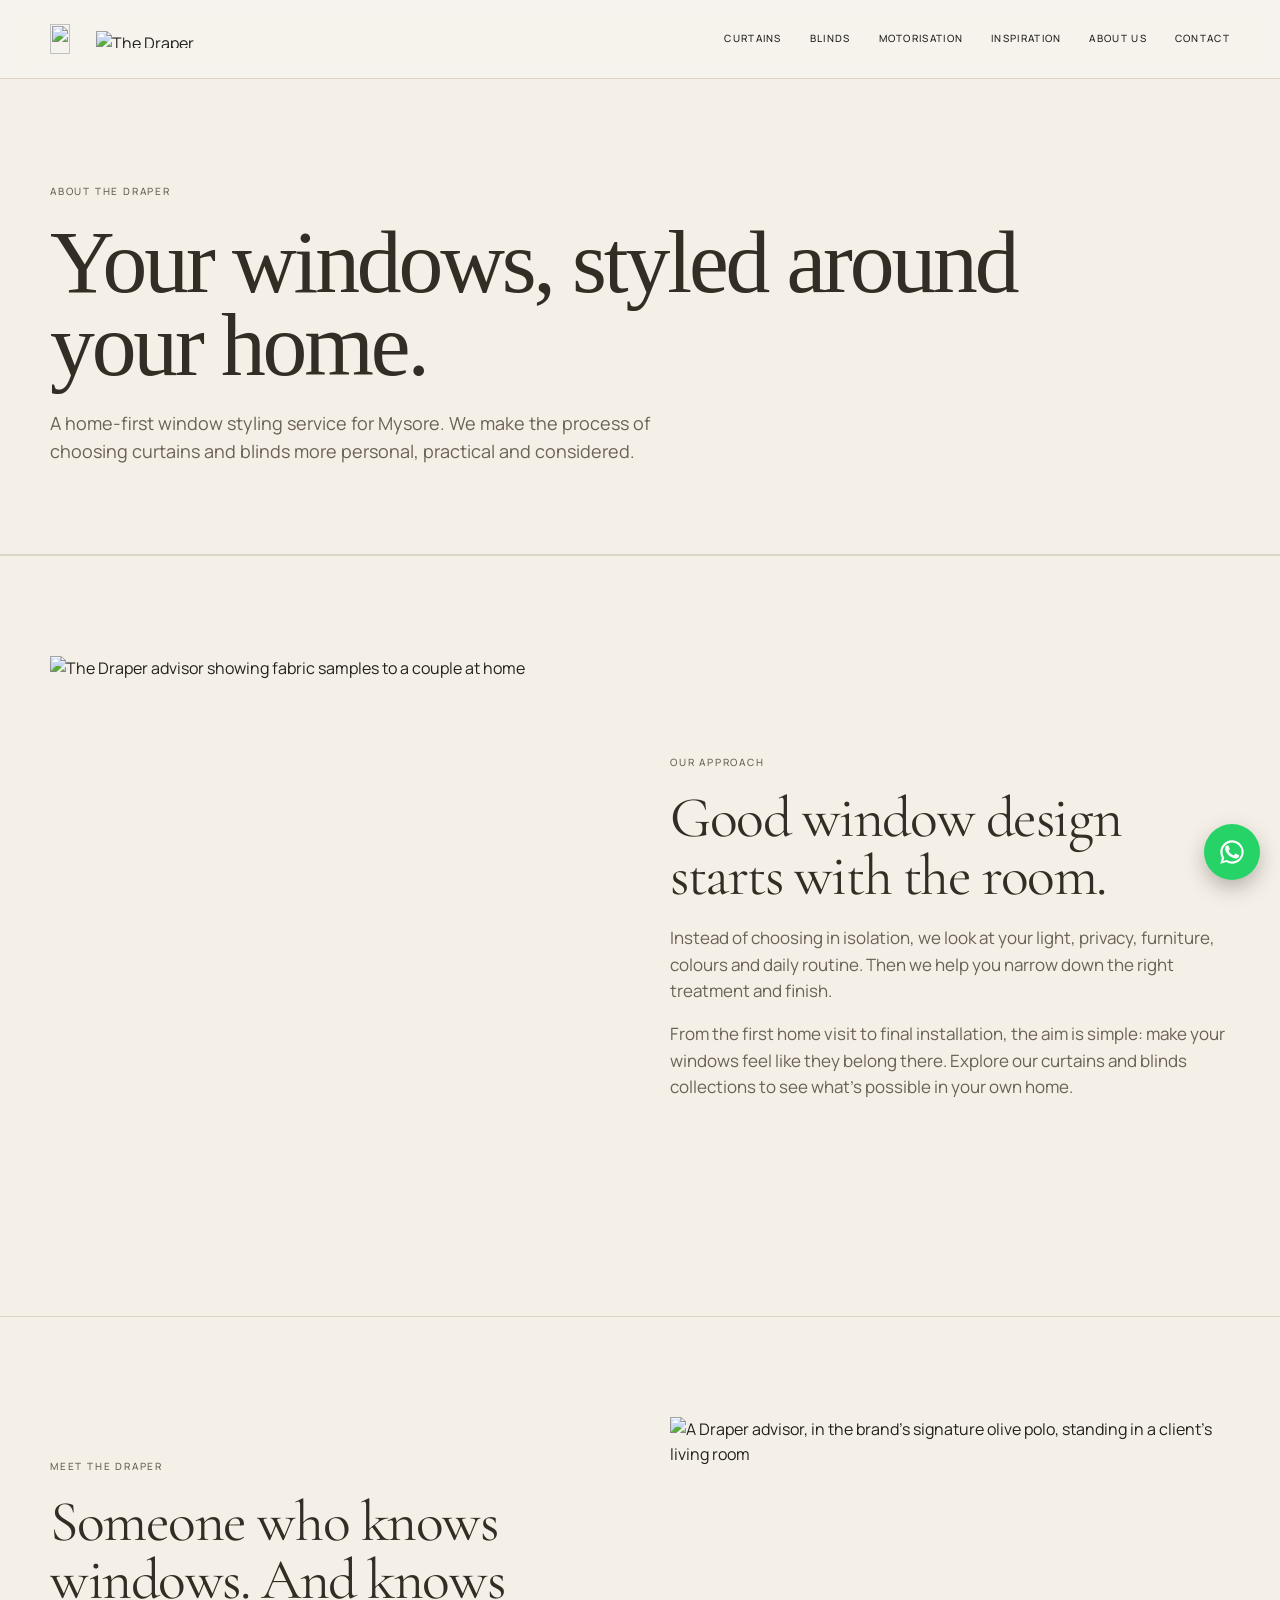
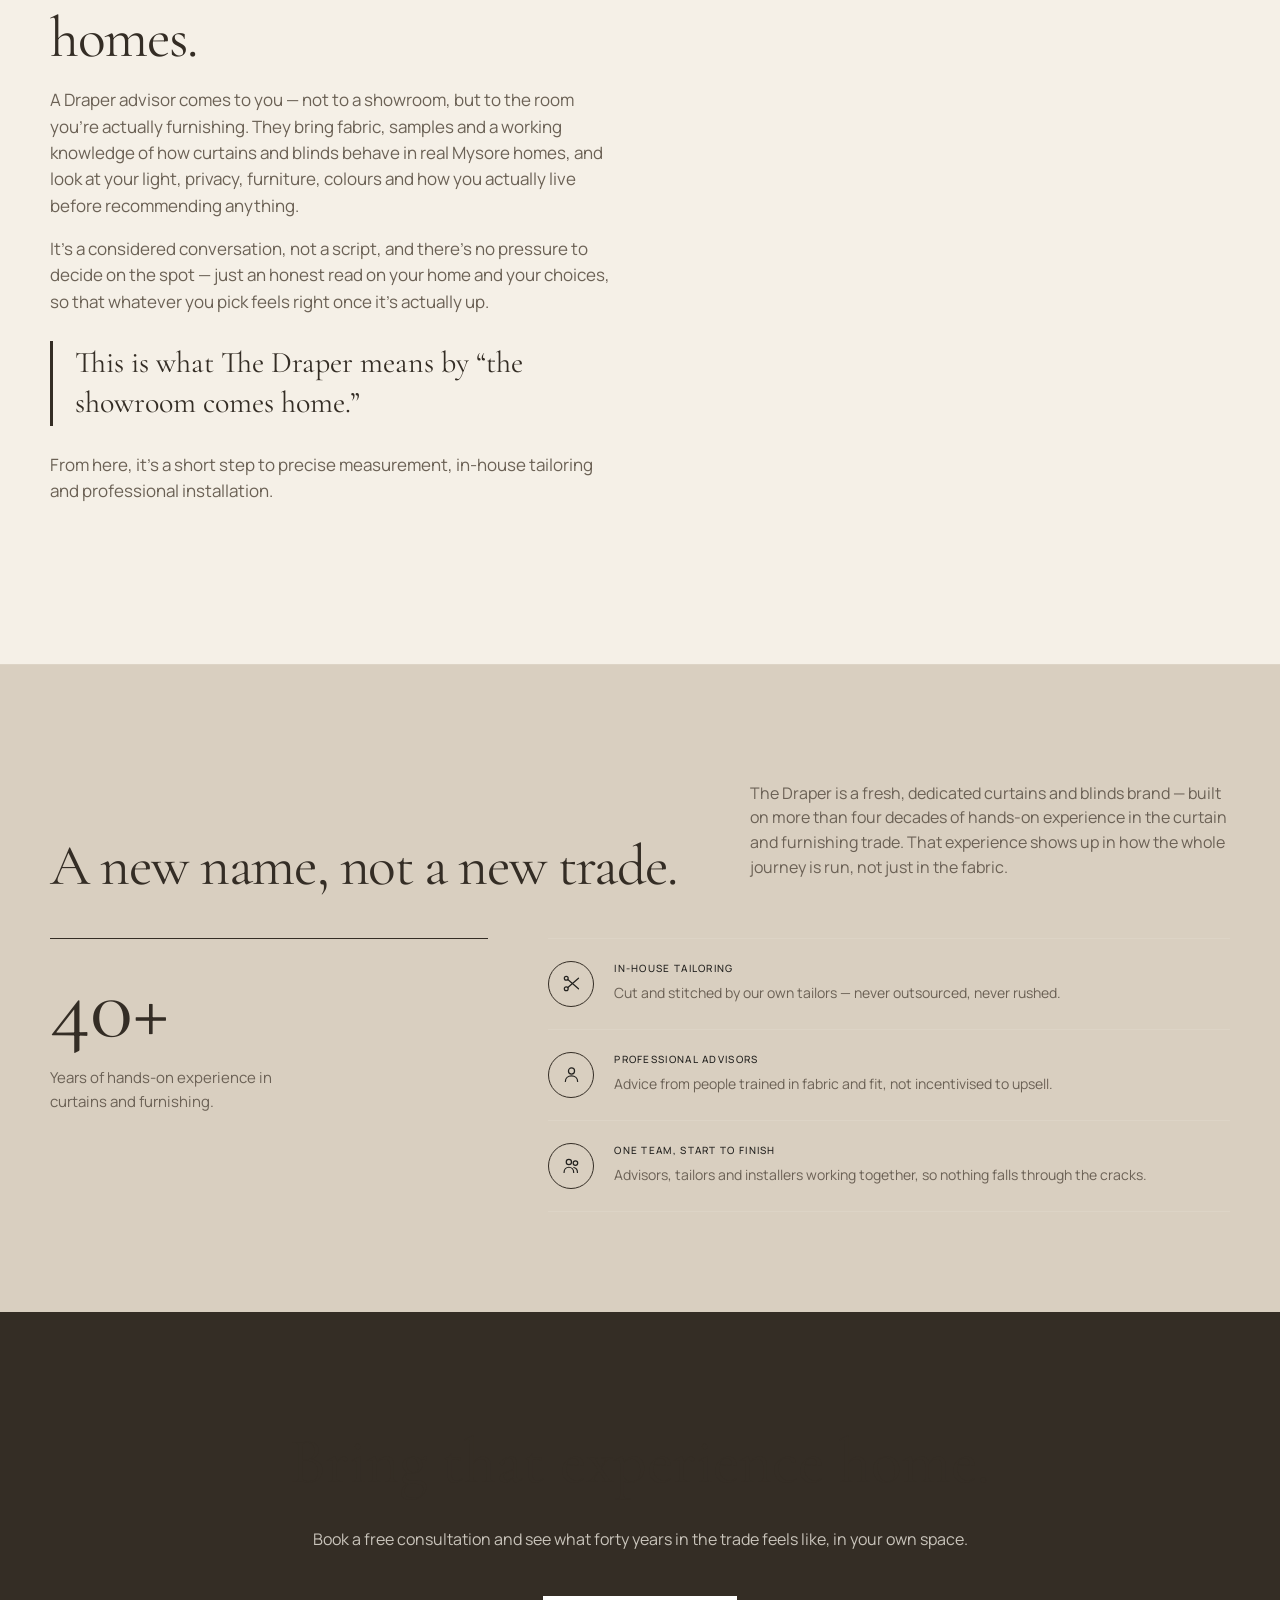
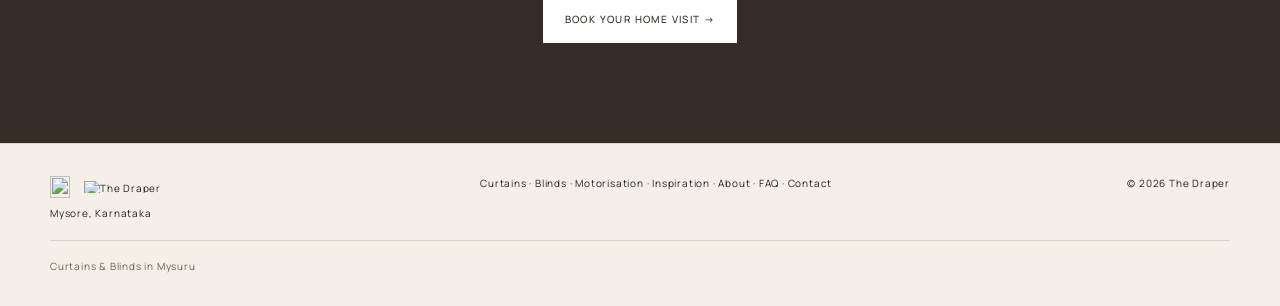
==== commit 170ed87f: "Phase 1: refine conversion hierarchy and reduce repetition - Contact: reorder to hero -> form -> com" ====
--- a/about.html
+++ b/about.html
@@ -1 +1 @@
-<!doctype html><html lang="en"><head><script>(function(w,d,s,l,i){w[l]=w[l]||[];w[l].push({'gtm.start':new Date().getTime(),event:'gtm.js'});var f=d.getElementsByTagName(s)[0],j=d.createElement(s),dl=l!='dataLayer'?'&l='+l:'';j.async=true;j.src='https://www.googletagmanager.com/gtm.js?id='+i+dl;f.parentNode.insertBefore(j,f);})(window,document,'script','dataLayer','GTM-NSCX6DN');</script><meta charset="utf-8"><meta name="viewport" content="width=device-width,initial-scale=1"><link rel="icon" type="image/png" href="images/favicon.png"><title>About The Draper — Mysore's Made-to-Measure Curtains & Blinds Specialist</title><meta name="description" content="Meet The Draper, Mysore's made-to-measure curtains and blinds specialist: home consultation, measuring and professional installation."><link rel="canonical" href="https://www.thedraper.in/about"><meta property="og:type" content="website"><meta property="og:title" content="About The Draper — Mysore's Made-to-Measure Curtains & Blinds Specialist"><meta property="og:description" content="Meet The Draper, Mysore's made-to-measure curtains and blinds specialist: home consultation, measuring and professional installation."><meta property="og:url" content="https://www.thedraper.in/about"><meta property="og:image" content="https://www.thedraper.in/images/the-draper-consultation.jpg"><meta name="twitter:card" content="summary_large_image"><meta name="twitter:title" content="About The Draper — Mysore's Made-to-Measure Curtains & Blinds Specialist"><meta name="twitter:description" content="Meet The Draper, Mysore's made-to-measure curtains and blinds specialist: home consultation, measuring and professional installation."><meta name="twitter:image" content="https://www.thedraper.in/images/the-draper-consultation.jpg"><link rel="preconnect" href="https://fonts.googleapis.com"><link rel="preconnect" href="https://fonts.gstatic.com" crossorigin><link href="https://fonts.googleapis.com/css2?family=Cormorant+Garamond:wght@400;500;600&family=Manrope:wght@300;400;500;600&display=swap" rel="stylesheet"><link rel="stylesheet" href="style.css"><script type="application/ld+json">{"@context":"https://schema.org","@type":"HomeAndConstructionBusiness","name":"The Draper","description":"Made-to-measure curtains, blinds and window coverings for homes in Mysuru.","telephone":"+919886224170","address":{"@type":"PostalAddress","addressLocality":"Mysuru","addressRegion":"Karnataka","addressCountry":"IN"},"priceRange":"₹₹","areaServed":{"@type":"City","name":"Mysuru","containedInPlace":{"@type":"AdministrativeArea","name":"Karnataka"}},"url":"https://www.thedraper.in/","serviceType":["Curtains","Blinds","Motorisation"]}</script></head><body><noscript><iframe src="https://www.googletagmanager.com/ns.html?id=GTM-NSCX6DN" height="0" width="0" style="display:none;visibility:hidden"></iframe></noscript><header><div class="container nav"><a class="logo" href="index.html"><img class="logo-mark" src="images/logo-icon.png" alt="" width="37" height="30"><img class="logo-word" src="images/logo-wordmark.png" alt="The Draper" width="143" height="17"></a><nav class="navlinks"><a href="curtains.html">CURTAINS</a><a href="blinds.html">BLINDS</a><a href="motorisation.html">MOTORISATION</a><a href="inspiration.html">INSPIRATION</a><a href="about.html">ABOUT US</a><a href="contact.html">CONTACT</a></nav><button class="menu" aria-label="Open menu" aria-expanded="false">☰</button></div><nav class="mobile-nav" aria-label="Mobile navigation"><a href="index.html">HOME</a><a href="curtains.html">CURTAINS</a><a href="blinds.html">BLINDS</a><a href="motorisation.html">MOTORISATION</a><a href="inspiration.html">INSPIRATION</a><a href="about.html">ABOUT US</a><a href="contact.html">CONTACT</a></nav></header><main><section class="pagehero"><div class="container"><div class="eyebrow">About The Draper</div><h1>Your windows, styled around your home.</h1><p>A home-first window styling service for Mysore. We make the process of choosing curtains and blinds more personal, practical and considered.</p></div></section><section class="section"><div class="container feature"><picture><source srcset="images/the-draper-consultation.webp" type="image/webp"><img src="images/the-draper-consultation.jpg" width="1024" height="1024" alt="The Draper advisor showing fabric samples to a couple at home"></picture><div class="feature-copy"><div class="eyebrow">Our approach</div><h2>Good window design starts with the room.</h2><p>Instead of choosing in isolation, we look at your light, privacy, furniture, colours and daily routine. Then we help you narrow down the right treatment and finish.</p><p>From the first home visit to final installation, the aim is simple: make your windows feel like they belong there. Explore our <a href="curtains.html">curtains</a> and <a href="blinds.html">blinds</a> collections to see what's possible in your own home.</p></div></div></section><section class="section"><div class="container feature"><div class="feature-copy"><div class="eyebrow">Meet The Draper</div><h2>Someone who knows windows. And knows homes.</h2><p>A Draper advisor comes to you — not to a showroom, but to the room you're actually furnishing. They bring fabric, samples and a working knowledge of how curtains and blinds behave in real Mysore homes.</p><p>Before recommending anything, they look at your light, your privacy, your furniture, your colours and how you actually live in the room. It's a considered conversation, not a script — the kind of attention a showroom visit rarely has time for.</p><p>There's no pressure to decide on the spot. The conversation is about your home, your choices and what will work in the space, so that whatever you choose feels right once it's actually up.</p><p>This is what The Draper means by "the showroom comes home": the same fabrics and expertise, brought into your own light and your own walls. From here, it's a short step to precise measurement, in-house tailoring and professional installation.</p></div><picture><source srcset="images/the-draper-advisor.webp" type="image/webp"><img class="advisor-photo" src="images/the-draper-advisor.jpg" width="928" height="1152" loading="lazy" alt="A Draper advisor, in the brand's signature olive polo, standing in a client's living room"></picture></div></section><section class="section trust"><div class="container"><div class="section-head"><h2>A new name, not a new trade.</h2><p class="section-intro">The Draper is a fresh, dedicated curtains and blinds brand — built on more than four decades of hands-on experience in the curtain and furnishing trade. That experience shows up in how the whole journey is run, not just in the fabric.</p></div><div class="trust-layout"><div class="trust-stat"><div class="trust-stat-num">40+</div><div class="trust-stat-label">Years of hands-on experience in curtains and furnishing.</div></div><div class="trust-list"><div class="trust-row"><div class="trust-icon"><svg viewBox="0 0 24 24" fill="none" stroke="currentColor" stroke-width="1.4" stroke-linecap="round" stroke-linejoin="round"><circle cx="6" cy="6" r="2.2"/><circle cx="6" cy="18" r="2.2"/><line x1="7.8" y1="7.4" x2="20" y2="18"/><line x1="7.8" y1="16.6" x2="20" y2="6"/></svg></div><div><b>IN-HOUSE TAILORING</b><span>Cut and stitched by our own tailors — never outsourced, never rushed.</span></div></div><div class="trust-row"><div class="trust-icon"><svg viewBox="0 0 24 24" fill="none" stroke="currentColor" stroke-width="1.4" stroke-linecap="round" stroke-linejoin="round"><circle cx="12" cy="8" r="3.5"/><path d="M5 20c0-4 3-6.5 7-6.5s7 2.5 7 6.5"/></svg></div><div><b>PROFESSIONAL ADVISORS</b><span>Advice from people trained in fabric and fit, not incentivised to upsell.</span></div></div><div class="trust-row"><div class="trust-icon"><svg viewBox="0 0 24 24" fill="none" stroke="currentColor" stroke-width="1.4" stroke-linecap="round" stroke-linejoin="round"><circle cx="9" cy="8" r="3"/><circle cx="16.5" cy="9.2" r="2.6"/><path d="M3.5 20c0-3.5 2.5-6 5.5-6s5.5 2.5 5.5 6"/><path d="M14.7 14.3c2.4.5 4.1 2.5 4.1 5.7"/></svg></div><div><b>ONE TEAM, START TO FINISH</b><span>Advisors, tailors and installers working together, so nothing falls through the cracks.</span></div></div></div></div></div></section><section class="cta"><h2>Bring that experience home.</h2><p>Book a free consultation and see what forty years in the trade feels like, in your own space.</p><a class="btn" href="contact.html">BOOK YOUR HOME VISIT →</a></section></main><footer><div class="container footerrow"><div><div class="footer-brand"><img class="logo-mark" src="images/logo-icon.png" alt="" width="27" height="22"><img class="logo-word" src="images/logo-wordmark.png" alt="The Draper" width="101" height="12"></div>Mysore, Karnataka</div><div><a href="curtains.html">Curtains</a> · <a href="blinds.html">Blinds</a> · <a href="motorisation.html">Motorisation</a> · <a href="inspiration.html">Inspiration</a> · <a href="about.html">About</a> · <a href="faq.html">FAQ</a> · <a href="contact.html">Contact</a></div><div>© 2026 The Draper</div></div><div class="container footer-local"><a href="curtain-blinds-mysore.html">Curtains &amp; Blinds in Mysuru</a></div></footer><a class="whatsapp" href="https://wa.me/919886224170?text=Hi%20The%20Draper%2C%20I%27d%20like%20to%20book%20a%20home%20visit." target="_blank" rel="noopener" aria-label="Chat with The Draper on WhatsApp"><svg viewBox="0 0 24 24" fill="#fff" aria-hidden="true"><path d="M17.472 14.382c-.297-.149-1.758-.867-2.03-.967-.273-.099-.471-.148-.67.15-.197.297-.767.966-.94 1.164-.173.199-.347.223-.644.075-.297-.15-1.255-.463-2.39-1.475-.883-.788-1.48-1.761-1.653-2.059-.173-.297-.018-.458.13-.606.134-.133.298-.347.446-.52.149-.174.198-.298.298-.497.099-.198.05-.371-.025-.52-.075-.149-.669-1.612-.916-2.207-.242-.579-.487-.5-.669-.51-.173-.008-.371-.01-.57-.01-.198 0-.52.074-.792.372-.272.297-1.04 1.016-1.04 2.479 0 1.462 1.065 2.875 1.213 3.074.149.198 2.096 3.2 5.077 4.487.709.306 1.262.489 1.694.625.712.227 1.36.195 1.871.118.571-.085 1.758-.719 2.006-1.413.248-.694.248-1.289.173-1.413-.074-.124-.272-.198-.57-.347z"/><path d="M12.001 2c-5.514 0-10 4.486-10 10 0 1.764.464 3.49 1.345 5.007L2 22l5.117-1.334A9.953 9.953 0 0012 22c5.514 0 10-4.486 10-10S17.515 2 12.001 2zm0 18.15a8.13 8.13 0 01-4.144-1.14l-.297-.176-3.037.792.812-2.958-.192-.304a8.14 8.14 0 01-1.243-4.364c0-4.494 3.656-8.15 8.151-8.15 4.494 0 8.15 3.656 8.15 8.15 0 4.495-3.656 8.15-8.15 8.15z"/></svg></a><script src="script.js"></script></body></html>+<!doctype html><html lang="en"><head><script>(function(w,d,s,l,i){w[l]=w[l]||[];w[l].push({'gtm.start':new Date().getTime(),event:'gtm.js'});var f=d.getElementsByTagName(s)[0],j=d.createElement(s),dl=l!='dataLayer'?'&l='+l:'';j.async=true;j.src='https://www.googletagmanager.com/gtm.js?id='+i+dl;f.parentNode.insertBefore(j,f);})(window,document,'script','dataLayer','GTM-NSCXS6DN');</script><meta charset="utf-8"><meta name="viewport" content="width=device-width,initial-scale=1"><link rel="icon" type="image/png" href="images/favicon.png"><title>About The Draper — Mysore's Made-to-Measure Curtains & Blinds Specialist</title><meta name="description" content="Meet The Draper, Mysore's made-to-measure curtains and blinds specialist: home consultation, measuring and professional installation."><link rel="canonical" href="https://www.thedraper.in/about"><meta property="og:type" content="website"><meta property="og:title" content="About The Draper — Mysore's Made-to-Measure Curtains & Blinds Specialist"><meta property="og:description" content="Meet The Draper, Mysore's made-to-measure curtains and blinds specialist: home consultation, measuring and professional installation."><meta property="og:url" content="https://www.thedraper.in/about"><meta property="og:image" content="https://www.thedraper.in/images/the-draper-consultation.jpg"><meta name="twitter:card" content="summary_large_image"><meta name="twitter:title" content="About The Draper — Mysore's Made-to-Measure Curtains & Blinds Specialist"><meta name="twitter:description" content="Meet The Draper, Mysore's made-to-measure curtains and blinds specialist: home consultation, measuring and professional installation."><meta name="twitter:image" content="https://www.thedraper.in/images/the-draper-consultation.jpg"><link rel="preconnect" href="https://fonts.googleapis.com"><link rel="preconnect" href="https://fonts.gstatic.com" crossorigin><link href="https://fonts.googleapis.com/css2?family=Cormorant+Garamond:wght@400;500;600&family=Manrope:wght@300;400;500;600&display=swap" rel="stylesheet"><link rel="stylesheet" href="style.css"><script type="application/ld+json">{"@context":"https://schema.org","@type":"HomeAndConstructionBusiness","name":"The Draper","description":"Made-to-measure curtains, blinds and window coverings for homes in Mysuru.","telephone":"+919886224170","address":{"@type":"PostalAddress","addressLocality":"Mysuru","addressRegion":"Karnataka","addressCountry":"IN"},"priceRange":"₹₹","areaServed":{"@type":"City","name":"Mysuru","containedInPlace":{"@type":"AdministrativeArea","name":"Karnataka"}},"url":"https://www.thedraper.in/","serviceType":["Curtains","Blinds","Motorisation"]}</script></head><body><noscript><iframe src="https://www.googletagmanager.com/ns.html?id=GTM-NSCXS6DN" height="0" width="0" style="display:none;visibility:hidden"></iframe></noscript><header><div class="container nav"><a class="logo" href="index.html"><img class="logo-mark" src="images/logo-icon.png" alt="" width="37" height="30"><img class="logo-word" src="images/logo-wordmark.png" alt="The Draper" width="143" height="17"></a><nav class="navlinks"><a href="curtains.html">CURTAINS</a><a href="blinds.html">BLINDS</a><a href="motorisation.html">MOTORISATION</a><a href="inspiration.html">INSPIRATION</a><a href="about.html">ABOUT US</a><a href="contact.html">CONTACT</a></nav><button class="menu" aria-label="Open menu" aria-expanded="false">☰</button></div><nav class="mobile-nav" aria-label="Mobile navigation"><a href="index.html">HOME</a><a href="curtains.html">CURTAINS</a><a href="blinds.html">BLINDS</a><a href="motorisation.html">MOTORISATION</a><a href="inspiration.html">INSPIRATION</a><a href="about.html">ABOUT US</a><a href="contact.html">CONTACT</a></nav></header><main><section class="pagehero"><div class="container"><div class="eyebrow">About The Draper</div><h1>Your windows, styled around your home.</h1><p>A home-first window styling service for Mysore. We make the process of choosing curtains and blinds more personal, practical and considered.</p></div></section><section class="section"><div class="container feature"><picture><source srcset="images/the-draper-consultation.webp" type="image/webp"><img src="images/the-draper-consultation.jpg" width="1024" height="1024" alt="The Draper advisor showing fabric samples to a couple at home"></picture><div class="feature-copy"><div class="eyebrow">Our approach</div><h2>Good window design starts with the room.</h2><p>Instead of choosing in isolation, we look at your light, privacy, furniture, colours and daily routine. Then we help you narrow down the right treatment and finish.</p><p>From the first home visit to final installation, the aim is simple: make your windows feel like they belong there. Explore our <a href="curtains.html">curtains</a> and <a href="blinds.html">blinds</a> collections to see what's possible in your own home.</p></div></div></section><section class="section"><div class="container feature"><div class="feature-copy"><div class="eyebrow">Meet The Draper</div><h2>Someone who knows windows. And knows homes.</h2><p>A Draper advisor comes to you — not to a showroom, but to the room you're actually furnishing. They bring fabric, samples and a working knowledge of how curtains and blinds behave in real Mysore homes, and look at your light, privacy, furniture, colours and how you actually live before recommending anything.</p><p>It's a considered conversation, not a script, and there's no pressure to decide on the spot — just an honest read on your home and your choices, so that whatever you pick feels right once it's actually up.</p><blockquote class="pull-quote">This is what The Draper means by &ldquo;the showroom comes home.&rdquo;</blockquote><p>From here, it's a short step to precise measurement, in-house tailoring and professional installation.</p></div><picture><source srcset="images/the-draper-advisor.webp" type="image/webp"><img class="advisor-photo" src="images/the-draper-advisor.jpg" width="928" height="1152" loading="lazy" alt="A Draper advisor, in the brand's signature olive polo, standing in a client's living room"></picture></div></section><section class="section trust"><div class="container"><div class="section-head"><h2>A new name, not a new trade.</h2><p class="section-intro">The Draper is a fresh, dedicated curtains and blinds brand — built on more than four decades of hands-on experience in the curtain and furnishing trade. That experience shows up in how the whole journey is run, not just in the fabric.</p></div><div class="trust-layout"><div class="trust-stat"><div class="trust-stat-num">40+</div><div class="trust-stat-label">Years of hands-on experience in curtains and furnishing.</div></div><div class="trust-list"><div class="trust-row"><div class="trust-icon"><svg viewBox="0 0 24 24" fill="none" stroke="currentColor" stroke-width="1.4" stroke-linecap="round" stroke-linejoin="round"><circle cx="6" cy="6" r="2.2"/><circle cx="6" cy="18" r="2.2"/><line x1="7.8" y1="7.4" x2="20" y2="18"/><line x1="7.8" y1="16.6" x2="20" y2="6"/></svg></div><div><b>IN-HOUSE TAILORING</b><span>Cut and stitched by our own tailors — never outsourced, never rushed.</span></div></div><div class="trust-row"><div class="trust-icon"><svg viewBox="0 0 24 24" fill="none" stroke="currentColor" stroke-width="1.4" stroke-linecap="round" stroke-linejoin="round"><circle cx="12" cy="8" r="3.5"/><path d="M5 20c0-4 3-6.5 7-6.5s7 2.5 7 6.5"/></svg></div><div><b>PROFESSIONAL ADVISORS</b><span>Advice from people trained in fabric and fit, not incentivised to upsell.</span></div></div><div class="trust-row"><div class="trust-icon"><svg viewBox="0 0 24 24" fill="none" stroke="currentColor" stroke-width="1.4" stroke-linecap="round" stroke-linejoin="round"><circle cx="9" cy="8" r="3"/><circle cx="16.5" cy="9.2" r="2.6"/><path d="M3.5 20c0-3.5 2.5-6 5.5-6s5.5 2.5 5.5 6"/><path d="M14.7 14.3c2.4.5 4.1 2.5 4.1 5.7"/></svg></div><div><b>ONE TEAM, START TO FINISH</b><span>Advisors, tailors and installers working together, so nothing falls through the cracks.</span></div></div></div></div></div></section><section class="cta"><h2>Bring that experience home.</h2><p>Book a free consultation and see what forty years in the trade feels like, in your own space.</p><a class="btn" href="contact.html">BOOK YOUR HOME VISIT →</a></section></main><footer><div class="container footerrow"><div><div class="footer-brand"><img class="logo-mark" src="images/logo-icon.png" alt="" width="27" height="22"><img class="logo-word" src="images/logo-wordmark.png" alt="The Draper" width="101" height="12"></div>Mysore, Karnataka</div><div><a href="curtains.html">Curtains</a> · <a href="blinds.html">Blinds</a> · <a href="motorisation.html">Motorisation</a> · <a href="inspiration.html">Inspiration</a> · <a href="about.html">About</a> · <a href="faq.html">FAQ</a> · <a href="contact.html">Contact</a></div><div>© 2026 The Draper</div></div><div class="container footer-local"><a href="curtain-blinds-mysore.html">Curtains &amp; Blinds in Mysuru</a></div></footer><a class="whatsapp" href="https://wa.me/919886224170?text=Hi%20The%20Draper%2C%20I%27d%20like%20to%20book%20a%20home%20visit." target="_blank" rel="noopener" aria-label="Chat with The Draper on WhatsApp"><svg viewBox="0 0 24 24" fill="#fff" aria-hidden="true"><path d="M17.472 14.382c-.297-.149-1.758-.867-2.03-.967-.273-.099-.471-.148-.67.15-.197.297-.767.966-.94 1.164-.173.199-.347.223-.644.075-.297-.15-1.255-.463-2.39-1.475-.883-.788-1.48-1.761-1.653-2.059-.173-.297-.018-.458.13-.606.134-.133.298-.347.446-.52.149-.174.198-.298.298-.497.099-.198.05-.371-.025-.52-.075-.149-.669-1.612-.916-2.207-.242-.579-.487-.5-.669-.51-.173-.008-.371-.01-.57-.01-.198 0-.52.074-.792.372-.272.297-1.04 1.016-1.04 2.479 0 1.462 1.065 2.875 1.213 3.074.149.198 2.096 3.2 5.077 4.487.709.306 1.262.489 1.694.625.712.227 1.36.195 1.871.118.571-.085 1.758-.719 2.006-1.413.248-.694.248-1.289.173-1.413-.074-.124-.272-.198-.57-.347z"/><path d="M12.001 2c-5.514 0-10 4.486-10 10 0 1.764.464 3.49 1.345 5.007L2 22l5.117-1.334A9.953 9.953 0 0012 22c5.514 0 10-4.486 10-10S17.515 2 12.001 2zm0 18.15a8.13 8.13 0 01-4.144-1.14l-.297-.176-3.037.792.812-2.958-.192-.304a8.14 8.14 0 01-1.243-4.364c0-4.494 3.656-8.15 8.151-8.15 4.494 0 8.15 3.656 8.15 8.15 0 4.495-3.656 8.15-8.15 8.15z"/></svg></a><script src="script.js"></script></body></html>
--- a/style.css
+++ b/style.css
@@ -6,5 +6,5 @@
 .number-grid{display:grid;grid-template-columns:repeat(4,1fr);gap:20px}.process-list{display:flex;flex-direction:column;gap:28px}.process-photo{position:relative;border-radius:12px;overflow:hidden}.process-photo img{width:100%;height:320px;object-fit:cover;object-position:top;display:block}.process-overlay{position:absolute;left:0;right:0;bottom:0;padding:26px 30px;background:linear-gradient(to top,rgba(52,45,37,.88),rgba(52,45,37,0))}.process-num{display:block;font-size:12px;letter-spacing:.2em;color:var(--brass)}.process-title{font-family:var(--font-display);font-weight:400;font-size:30px;color:var(--paper);margin:6px 0 0}.process-sub{margin:8px 0 0;font-size:15px;color:rgba(244,237,228,.78)}.step{background:var(--white);border:1px solid var(--line);padding-bottom:30px}.step-media{position:relative}.step-media img{aspect-ratio:4/3;display:block}.step-body{padding:40px 26px 0}.step-body b{font-size:10px;letter-spacing:.15em;color:var(--muted)}.step-body h3{font-family:var(--font-display);font-weight:400;font-size:26px;margin:14px 0 10px;color:var(--ink)}.step-body p{color:var(--muted);margin:0}.step-body .tagline{color:var(--ink);font-weight:700;font-size:15px;margin:0 0 8px}.step-icon{position:absolute;left:22px;bottom:-24px;width:56px;height:56px;border-radius:50%;background:var(--ink);color:#fff;display:flex;align-items:center;justify-content:center;border:4px solid var(--white)}.step-icon svg{width:24px;height:24px;display:block}.trust-icon,.choice-icon{width:46px;height:46px;border-radius:50%;border:1px solid var(--ink);display:flex;align-items:center;justify-content:center;margin-bottom:16px}.trust-icon svg,.choice-icon svg{width:21px;height:21px;display:block}
 .trust{background:var(--warm)}.trust-layout{display:grid;grid-template-columns:.9fr 1.4fr;gap:60px;margin-top:6px}.trust-stat{border-top:1px solid var(--ink);padding-top:24px}.trust-stat-num{font-family:var(--font-display);font-weight:400;font-size:clamp(60px,7vw,96px);line-height:1;margin-bottom:14px;color:var(--ink)}.trust-stat-label{color:var(--muted);font-size:15px;max-width:230px}.trust-list{display:flex;flex-direction:column}.trust-row{display:flex;gap:20px;align-items:flex-start;padding:22px 0;border-top:1px solid var(--line)}.trust-row:last-child{border-bottom:1px solid var(--line)}.trust-row .trust-icon{margin-bottom:0}.trust-row b{display:block;font-size:10px;letter-spacing:.13em;font-weight:500;margin-bottom:6px}.trust-row span{display:block;color:var(--muted);font-size:14px}.cta{background:var(--ink);color:#fff;text-align:center;padding:100px 20px}.cta h2{font-size:clamp(40px,5vw,68px);margin:0}.cta p{color:#c9c4bb}.cta .btn{background:#fff;color:var(--ink);border-color:#fff}.btn-note{display:block;font-size:11px;letter-spacing:.07em;color:var(--muted);margin-top:16px}.cta .btn-note{color:#a7a197}
 footer{padding:32px 0;border-top:1px solid var(--line);font-size:10px;letter-spacing:.08em}.footer-brand{display:flex;align-items:center;gap:7px;margin-bottom:8px}.footer-brand .logo-mark{height:22px;width:auto;display:block}.footer-brand .logo-word{height:12px;width:auto;display:block}.footerrow{display:flex;justify-content:space-between;gap:25px}.footerrow a:hover{text-decoration:underline}.footer-local{margin-top:18px;padding-top:18px;border-top:1px solid var(--line);color:var(--muted);font-size:10px}.footer-local a:hover{text-decoration:underline}.whatsapp{position:fixed;right:20px;bottom:20px;width:56px;height:56px;border-radius:50%;background:#25d366;display:flex;align-items:center;justify-content:center;z-index:40;box-shadow:0 8px 20px rgba(0,0,0,.25);transition:transform .2s}.whatsapp:hover{transform:scale(1.07)}.whatsapp svg{width:28px;height:28px;display:block}
-.pagehero{padding:105px 0 70px;border-bottom:1px solid var(--line)}.pagehero h1{font-size:clamp(52px,7vw,94px);line-height:.93;margin:0 0 24px;max-width:1000px;letter-spacing:-.035em}.pagehero p{font-size:18px;color:var(--muted);max-width:650px}.category-grid{display:grid;grid-template-columns:repeat(3,1fr);gap:18px}.category{border-top:1px solid var(--ink);padding:22px 0 30px}.category h3{font-family:var(--font-sans);font-weight:500;font-size:26px;margin:0 0 8px}.category p{color:var(--muted);margin:0}.feature{display:grid;grid-template-columns:1fr 1fr;gap:60px;align-items:center}.feature-spaced{margin-bottom:60px}.type-head{margin-bottom:30px}.type-head h3{font-family:var(--font-sans);font-weight:500;font-size:28px;margin:0 0 8px}.type-head p{color:var(--muted);margin:0}.type-head-spaced{margin-top:70px}.category-grid-4{grid-template-columns:repeat(4,1fr)}.category-grid-2{grid-template-columns:repeat(2,1fr)}.choice-grid{display:grid;grid-template-columns:repeat(2,1fr);gap:20px;border-top:1px solid var(--line);padding-top:36px}.choice-card{display:block;border:1px solid var(--line);background:var(--white);padding:30px 26px;transition:transform .2s,box-shadow .2s}a.choice-card:hover{transform:translateY(-3px);box-shadow:0 15px 35px #0000000c}.choice-card h4{font-family:var(--font-sans);font-weight:500;font-size:24px;margin:0 0 10px}.choice-card p{color:var(--muted);margin:0}.choice-card .choice-link{display:block;color:var(--ink);font-weight:700;margin-top:14px}.feature img{aspect-ratio:1/1}.feature img.advisor-photo{aspect-ratio:3/4}.feature video{width:100%;display:block;aspect-ratio:9/16;object-fit:cover;background:#000;max-height:520px;margin:0 auto}.feature-copy h2{font-size:clamp(42px,4.5vw,62px);line-height:1;margin:0 0 20px}.feature-copy h3{font-family:var(--font-sans);font-weight:500;font-size:26px;line-height:1.1;margin:0 0 10px;color:var(--ink)}.feature-copy p{color:var(--muted);font-size:17px}.sr-only{position:absolute;width:1px;height:1px;padding:0;margin:-1px;overflow:hidden;clip:rect(0,0,0,0);white-space:nowrap;border:0}.faq{max-width:850px}.faq-item{border-top:1px solid var(--line)}.faq-item:last-child{border-bottom:1px solid var(--line)}.faq-item h3{margin:0}.faq-q{display:flex;align-items:center;justify-content:space-between;gap:24px;width:100%;padding:24px 2px;background:none;border:0;text-align:left;font-family:var(--font-display);font-size:22px;line-height:1.35;color:var(--ink);cursor:pointer;-webkit-tap-highlight-color:transparent}.faq-q:focus-visible{outline:2px solid var(--ink);outline-offset:6px}.faq-icon{flex:none;position:relative;width:16px;height:16px}.faq-icon::before,.faq-icon::after{content:"";position:absolute;top:50%;left:50%;background:var(--ink);transform:translate(-50%,-50%)}.faq-icon::before{width:16px;height:1.5px}.faq-icon::after{width:1.5px;height:16px;transition:transform .25s ease}.faq-q[aria-expanded="true"] .faq-icon::after{transform:translate(-50%,-50%) scaleY(0)}.faq-a{display:grid;grid-template-rows:0fr;transition:grid-template-rows .3s ease}.faq-a.is-open{grid-template-rows:1fr}.faq-a>div{overflow:hidden}.faq-a p{margin:0 0 26px;color:var(--muted);font-size:16px;line-height:1.75;max-width:640px}.reassurance{border-top:1px solid var(--line);padding:36px 0;text-align:center}.reassurance p{margin:0;font-size:12px;letter-spacing:.12em;text-transform:uppercase;color:var(--muted)}.form{display:grid;grid-template-columns:1fr 1fr;gap:18px;max-width:900px}.field{display:flex;flex-direction:column;gap:7px}.field.full{grid-column:1/-1}.field label{font-size:10px;letter-spacing:.1em;text-transform:uppercase;font-weight:500}.field input,.field textarea,.field select{padding:14px 15px;border:1px solid var(--line);background:var(--white);color:var(--ink);outline:none}.field input:focus,.field textarea:focus,.field select:focus{border-color:var(--ink)}.field textarea{min-height:140px;resize:vertical}.form .btn{cursor:pointer}.notice{padding:18px;background:var(--warm);margin-top:18px}.articles{display:grid;grid-template-columns:repeat(3,1fr);gap:18px}.article{display:block;background:var(--white);border:1px solid var(--line);transition:transform .2s,box-shadow .2s}a.article:hover{transform:translateY(-3px);box-shadow:0 15px 35px #0000000c}.article img{aspect-ratio:16/10}.article div{padding:22px}.article h3{font-family:var(--font-sans);font-weight:500;font-size:23px;margin:0 0 8px}.article p{color:var(--muted);margin:0}.pillrow{display:flex;flex-wrap:wrap;gap:8px;margin-top:25px}.pill{border:1px solid var(--line);padding:8px 12px;font-size:10px;letter-spacing:.07em}.localbox{background:var(--warm);padding:30px;margin-top:50px}.localbox h3{font-family:var(--font-sans);font-weight:500;font-size:25px;margin:0 0 8px}.post-meta{font-size:10px;letter-spacing:.14em;text-transform:uppercase;color:var(--muted);margin-bottom:18px}.post{max-width:720px}.post .lede{font-size:19px;color:var(--ink);margin:0 0 30px}.post h2{font-family:var(--font-display);font-weight:400;font-size:32px;margin:44px 0 16px;color:var(--ink)}.post h2:first-of-type{margin-top:0}.post p{color:var(--muted);font-size:16px;line-height:1.75;margin:0 0 18px}.post ul{margin:0 0 18px;padding-left:20px;color:var(--muted);font-size:16px;line-height:1.75}.post li{margin-bottom:8px}.post-hero-img{aspect-ratio:16/9;margin-bottom:10px}.section-note{margin-top:25px;color:var(--muted)}
-@media(max-width:800px){.container{width:min(100% - 32px,680px)}.nav{height:68px}.navlinks{display:none}.menu{display:block}.mobile-nav{position:absolute;top:68px;left:0;right:0;background:var(--paper);border-bottom:1px solid var(--line);padding:18px 16px}.mobile-nav.open{display:grid;gap:0}.mobile-nav a{padding:15px 0;border-bottom:1px solid var(--line);font-size:11px;letter-spacing:.12em}.hero{grid-template-columns:1fr}.hero-copy{padding:65px 0 45px}.hero-img,.hero-img img{min-height:430px}.hero-badge{left:14px;right:82px;bottom:14px;padding:14px 16px}.hero-badge-num{font-size:21px}.cards,.category-grid,.articles,.choice-grid,.number-grid{grid-template-columns:1fr}.process-photo img{height:240px}.process-title{font-size:24px}.process-list{gap:22px}.trust-layout{grid-template-columns:1fr;gap:34px}.feature{grid-template-columns:1fr;gap:30px}.form{grid-template-columns:1fr}.field.full{grid-column:auto}.footerrow{flex-direction:column}.section{padding:52px 0}.section-head{display:block}.section-intro{margin-top:18px}.whatsapp{right:16px;bottom:16px;width:50px;height:50px}.whatsapp svg{width:25px;height:25px}.pagehero{padding:75px 0 55px}.field label{font-size:11px}.trust-row span{font-size:15px}.trust-stat-label{font-size:16px}}
+.pagehero{padding:105px 0 70px;border-bottom:1px solid var(--line)}.pagehero h1{font-size:clamp(52px,7vw,94px);line-height:.93;margin:0 0 24px;max-width:1000px;letter-spacing:-.035em}.pagehero p{font-size:18px;color:var(--muted);max-width:650px}.category-grid{display:grid;grid-template-columns:repeat(3,1fr);gap:18px}.category{border-top:1px solid var(--ink);padding:22px 0 30px}.category h3{font-family:var(--font-sans);font-weight:500;font-size:26px;margin:0 0 8px}.category p{color:var(--muted);margin:0}.feature{display:grid;grid-template-columns:1fr 1fr;gap:60px;align-items:center}.feature-spaced{margin-bottom:60px}.type-head{margin-bottom:30px}.type-head h3{font-family:var(--font-sans);font-weight:500;font-size:28px;margin:0 0 8px}.type-head p{color:var(--muted);margin:0}.type-head-spaced{margin-top:70px}.category-grid-4{grid-template-columns:repeat(4,1fr)}.category-grid-2{grid-template-columns:repeat(2,1fr)}.choice-grid{display:grid;grid-template-columns:repeat(2,1fr);gap:20px;border-top:1px solid var(--line);padding-top:36px}.choice-card{display:block;border:1px solid var(--line);background:var(--white);padding:30px 26px;transition:transform .2s,box-shadow .2s}a.choice-card:hover{transform:translateY(-3px);box-shadow:0 15px 35px #0000000c}.choice-card h4{font-family:var(--font-sans);font-weight:500;font-size:24px;margin:0 0 10px}.choice-card p{color:var(--muted);margin:0}.choice-card .choice-link{display:block;color:var(--ink);font-weight:700;margin-top:14px}.feature img{aspect-ratio:1/1}.feature img.advisor-photo{aspect-ratio:3/4}.feature video{width:100%;display:block;aspect-ratio:9/16;object-fit:cover;background:#000;max-height:520px;margin:0 auto}.feature-copy h2{font-size:clamp(42px,4.5vw,62px);line-height:1;margin:0 0 20px}.feature-copy h3{font-family:var(--font-sans);font-weight:500;font-size:26px;line-height:1.1;margin:0 0 10px;color:var(--ink)}.feature-copy p{color:var(--muted);font-size:17px}.pull-quote{font-family:var(--font-display);font-weight:400;font-size:clamp(22px,2.4vw,30px);line-height:1.35;color:var(--ink);border-left:3px solid var(--ink);padding:2px 0 2px 22px;margin:26px 0}.sr-only{position:absolute;width:1px;height:1px;padding:0;margin:-1px;overflow:hidden;clip:rect(0,0,0,0);white-space:nowrap;border:0}.faq{max-width:850px}.faq-item{border-top:1px solid var(--line)}.faq-item:last-child{border-bottom:1px solid var(--line)}.faq-item h3{margin:0}.faq-q{display:flex;align-items:center;justify-content:space-between;gap:24px;width:100%;padding:24px 2px;background:none;border:0;text-align:left;font-family:var(--font-display);font-size:22px;line-height:1.35;color:var(--ink);cursor:pointer;-webkit-tap-highlight-color:transparent}.faq-q:focus-visible{outline:2px solid var(--ink);outline-offset:6px}.faq-icon{flex:none;position:relative;width:16px;height:16px}.faq-icon::before,.faq-icon::after{content:"";position:absolute;top:50%;left:50%;background:var(--ink);transform:translate(-50%,-50%)}.faq-icon::before{width:16px;height:1.5px}.faq-icon::after{width:1.5px;height:16px;transition:transform .25s ease}.faq-q[aria-expanded="true"] .faq-icon::after{transform:translate(-50%,-50%) scaleY(0)}.faq-a{display:grid;grid-template-rows:0fr;transition:grid-template-rows .3s ease}.faq-a.is-open{grid-template-rows:1fr}.faq-a>div{overflow:hidden}.faq-a p{margin:0 0 26px;color:var(--muted);font-size:16px;line-height:1.75;max-width:640px}.reassurance{border-top:1px solid var(--line);padding:36px 0;text-align:center}.reassurance p{margin:0;font-size:12px;letter-spacing:.12em;text-transform:uppercase;color:var(--muted)}.form{display:grid;grid-template-columns:1fr 1fr;gap:18px;max-width:900px}.field{display:flex;flex-direction:column;gap:7px}.field.full{grid-column:1/-1}.field label{font-size:10px;letter-spacing:.1em;text-transform:uppercase;font-weight:500}.field input,.field textarea,.field select{padding:14px 15px;border:1px solid var(--line);background:var(--white);color:var(--ink);outline:none}.field input:focus,.field textarea:focus,.field select:focus{border-color:var(--ink)}.field textarea{min-height:140px;resize:vertical}.form .btn{cursor:pointer}.notice{padding:18px;background:var(--warm);margin-top:18px}.articles{display:grid;grid-template-columns:repeat(3,1fr);gap:18px}.article{display:block;background:var(--white);border:1px solid var(--line);transition:transform .2s,box-shadow .2s}a.article:hover{transform:translateY(-3px);box-shadow:0 15px 35px #0000000c}.article img{aspect-ratio:16/10}.article div{padding:22px}.article h3{font-family:var(--font-sans);font-weight:500;font-size:23px;margin:0 0 8px}.article p{color:var(--muted);margin:0}.pillrow{display:flex;flex-wrap:wrap;gap:8px;margin-top:25px}.pill{border:1px solid var(--line);padding:8px 12px;font-size:10px;letter-spacing:.07em}.localbox{background:var(--warm);padding:30px;margin-top:50px}.localbox h3{font-family:var(--font-sans);font-weight:500;font-size:25px;margin:0 0 8px}.post-meta{font-size:10px;letter-spacing:.14em;text-transform:uppercase;color:var(--muted);margin-bottom:18px}.post{max-width:720px}.post .lede{font-size:19px;color:var(--ink);margin:0 0 30px}.post h2{font-family:var(--font-display);font-weight:400;font-size:32px;margin:44px 0 16px;color:var(--ink)}.post h2:first-of-type{margin-top:0}.post p{color:var(--muted);font-size:16px;line-height:1.75;margin:0 0 18px}.post ul{margin:0 0 18px;padding-left:20px;color:var(--muted);font-size:16px;line-height:1.75}.post li{margin-bottom:8px}.post-hero-img{aspect-ratio:16/9;margin-bottom:10px}.section-note{margin-top:25px;color:var(--muted)}
+@media(max-width:800px){.container{width:min(100% - 32px,680px)}.nav{height:68px}.navlinks{display:none}.menu{display:block}.mobile-nav{position:absolute;top:68px;left:0;right:0;background:var(--paper);border-bottom:1px solid var(--line);padding:18px 16px}.mobile-nav.open{display:grid;gap:0}.mobile-nav a{padding:15px 0;border-bottom:1px solid var(--line);font-size:11px;letter-spacing:.12em}.hero{grid-template-columns:1fr}.hero-copy{padding:65px 0 45px}.hero-img,.hero-img img{min-height:430px}.hero-badge{left:14px;right:82px;bottom:14px;padding:14px 16px}.hero-badge-num{font-size:21px}.cards,.category-grid,.articles,.choice-grid,.number-grid{grid-template-columns:1fr}.process-photo img{height:240px}.process-title{font-size:24px}.process-list{gap:22px}.trust-layout{grid-template-columns:1fr;gap:34px}.feature{grid-template-columns:1fr;gap:30px}.form{grid-template-columns:1fr}.field.full{grid-column:auto}.footerrow{flex-direction:column}.section{padding:52px 0}.section-head{display:block}.section-intro{margin-top:18px}.whatsapp{right:16px;bottom:16px;width:50px;height:50px}.whatsapp svg{width:25px;height:25px}.pagehero{padding:75px 0 55px}.field label{font-size:11px}.trust-row span{font-size:15px}.trust-stat-label{font-size:16px}.pull-quote{margin:18px 0;padding-left:16px}}
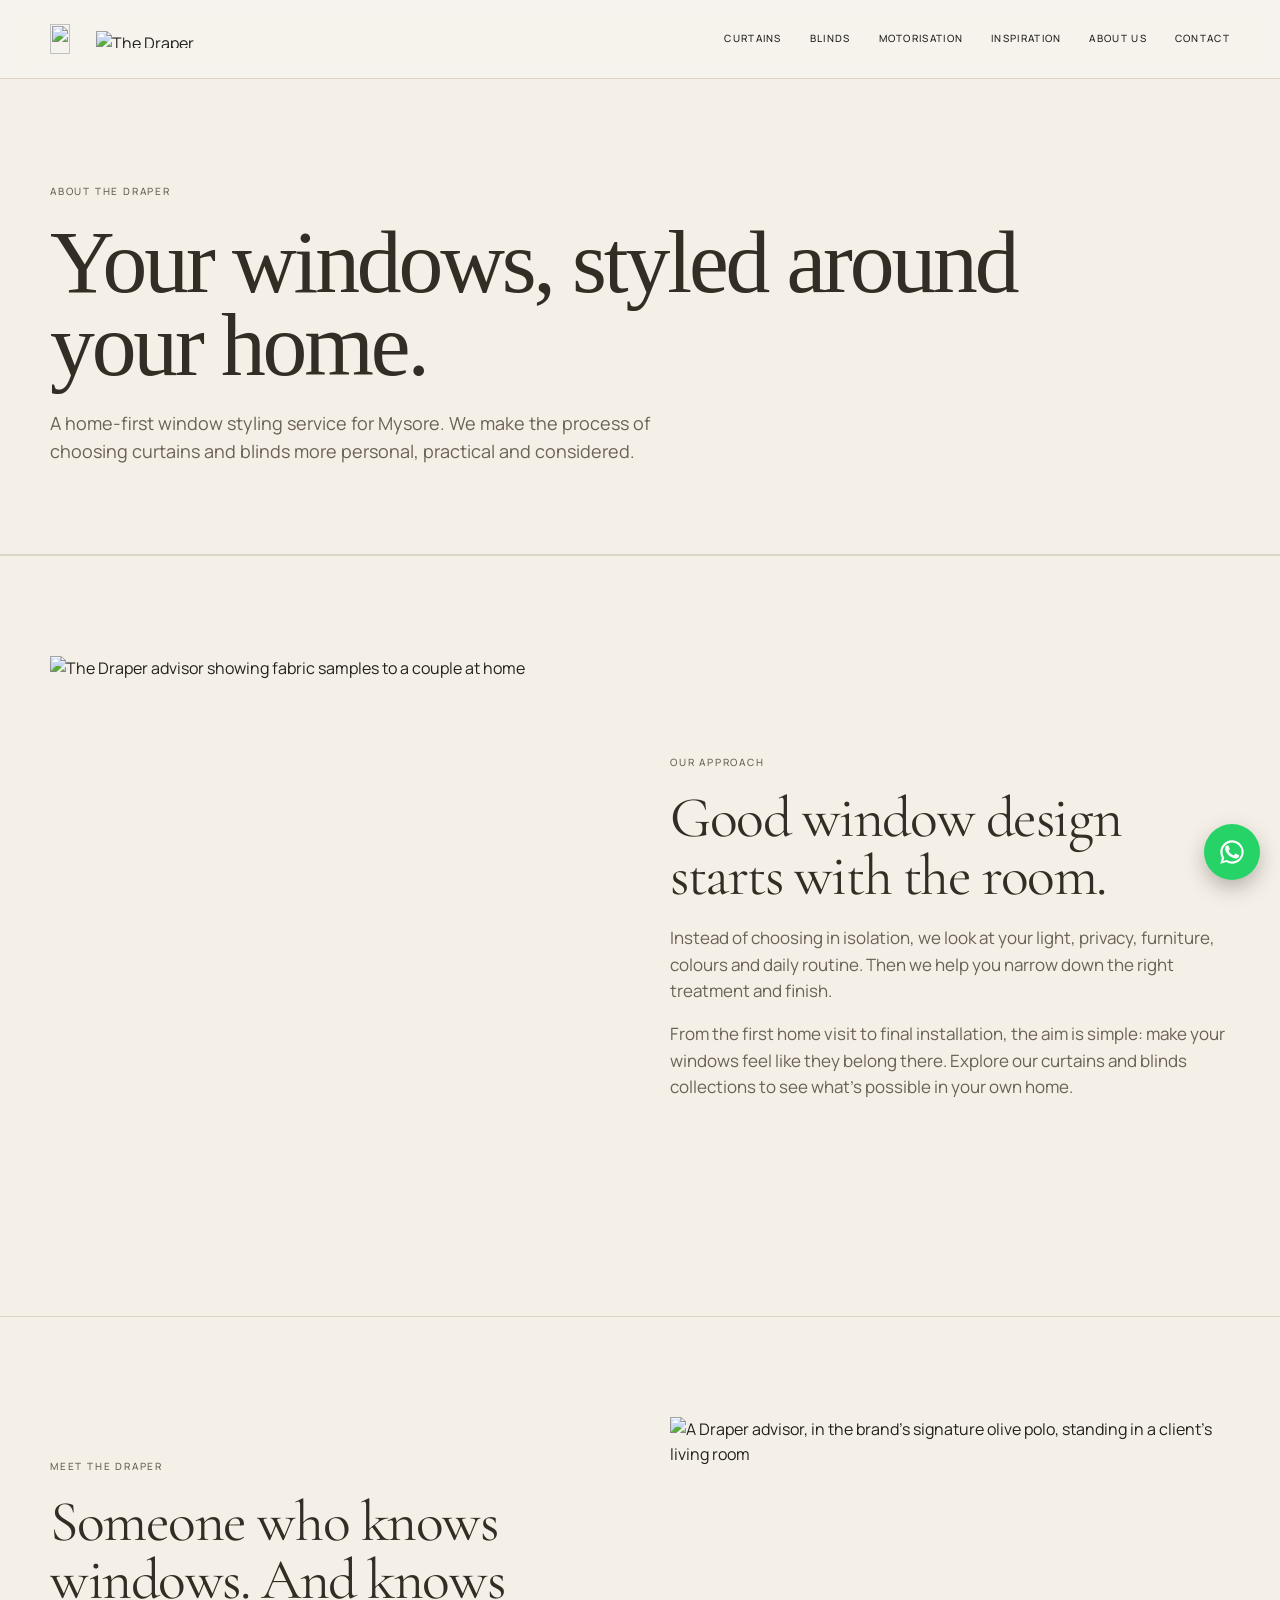
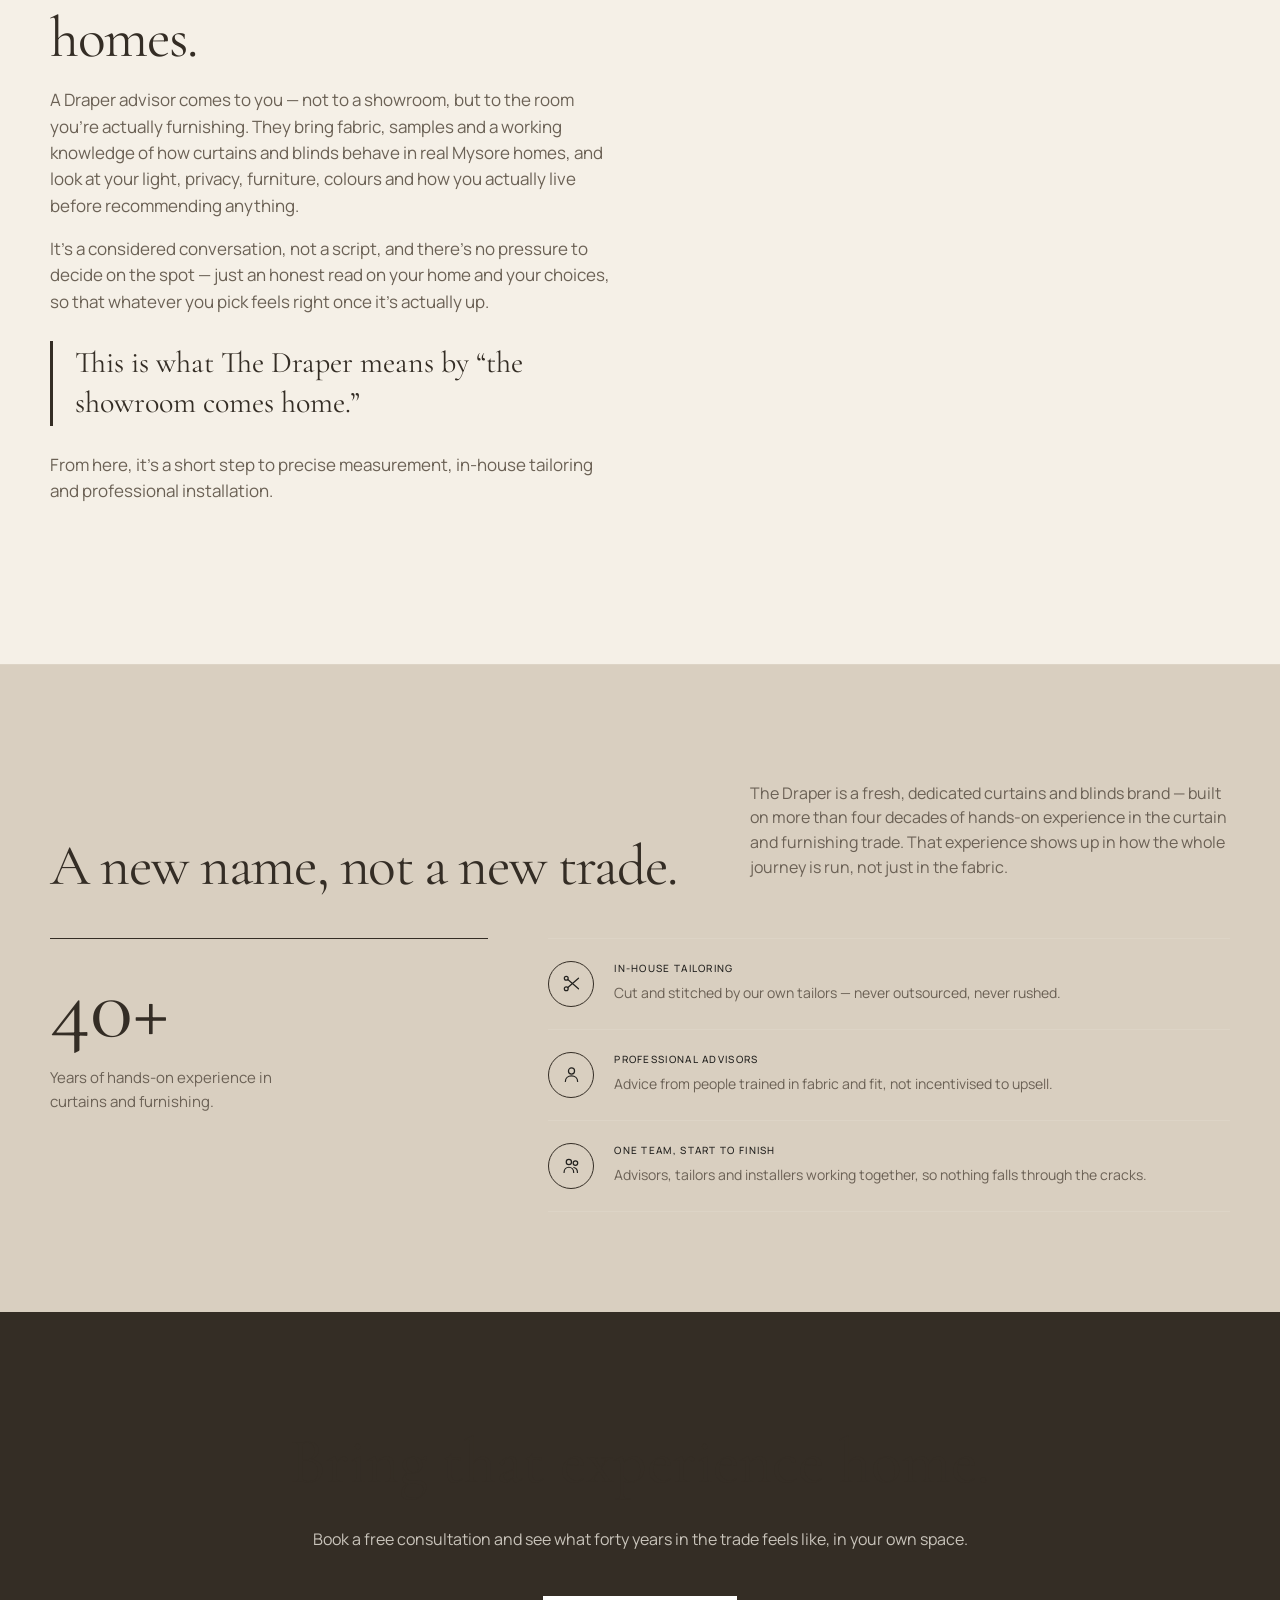
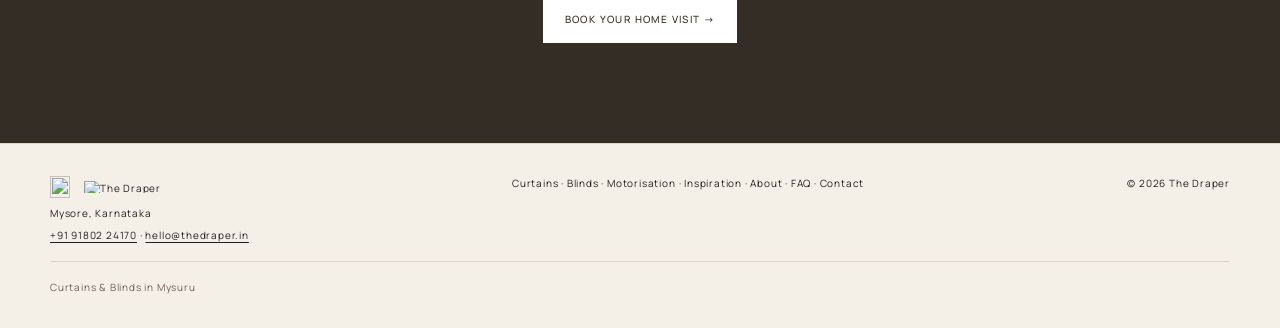
==== commit 45783080: "Update contact details to +91 91802 24170 and hello@thedraper.in Replace the old phone number in pag" ====
--- a/about.html
+++ b/about.html
@@ -1 +1 @@
-<!doctype html><html lang="en"><head><script>(function(w,d,s,l,i){w[l]=w[l]||[];w[l].push({'gtm.start':new Date().getTime(),event:'gtm.js'});var f=d.getElementsByTagName(s)[0],j=d.createElement(s),dl=l!='dataLayer'?'&l='+l:'';j.async=true;j.src='https://www.googletagmanager.com/gtm.js?id='+i+dl;f.parentNode.insertBefore(j,f);})(window,document,'script','dataLayer','GTM-NSCXS6DN');</script><meta charset="utf-8"><meta name="viewport" content="width=device-width,initial-scale=1"><link rel="icon" type="image/png" href="images/favicon.png"><title>About The Draper — Mysore's Made-to-Measure Curtains & Blinds Specialist</title><meta name="description" content="Meet The Draper, Mysore's made-to-measure curtains and blinds specialist: home consultation, measuring and professional installation."><link rel="canonical" href="https://www.thedraper.in/about"><meta property="og:type" content="website"><meta property="og:title" content="About The Draper — Mysore's Made-to-Measure Curtains & Blinds Specialist"><meta property="og:description" content="Meet The Draper, Mysore's made-to-measure curtains and blinds specialist: home consultation, measuring and professional installation."><meta property="og:url" content="https://www.thedraper.in/about"><meta property="og:image" content="https://www.thedraper.in/images/the-draper-consultation.jpg"><meta name="twitter:card" content="summary_large_image"><meta name="twitter:title" content="About The Draper — Mysore's Made-to-Measure Curtains & Blinds Specialist"><meta name="twitter:description" content="Meet The Draper, Mysore's made-to-measure curtains and blinds specialist: home consultation, measuring and professional installation."><meta name="twitter:image" content="https://www.thedraper.in/images/the-draper-consultation.jpg"><link rel="preconnect" href="https://fonts.googleapis.com"><link rel="preconnect" href="https://fonts.gstatic.com" crossorigin><link href="https://fonts.googleapis.com/css2?family=Cormorant+Garamond:wght@400;500;600&family=Manrope:wght@300;400;500;600&display=swap" rel="stylesheet"><link rel="stylesheet" href="style.css"><script type="application/ld+json">{"@context":"https://schema.org","@type":"HomeAndConstructionBusiness","name":"The Draper","description":"Made-to-measure curtains, blinds and window coverings for homes in Mysuru.","telephone":"+919886224170","address":{"@type":"PostalAddress","addressLocality":"Mysuru","addressRegion":"Karnataka","addressCountry":"IN"},"priceRange":"₹₹","areaServed":{"@type":"City","name":"Mysuru","containedInPlace":{"@type":"AdministrativeArea","name":"Karnataka"}},"url":"https://www.thedraper.in/","serviceType":["Curtains","Blinds","Motorisation"]}</script></head><body><noscript><iframe src="https://www.googletagmanager.com/ns.html?id=GTM-NSCXS6DN" height="0" width="0" style="display:none;visibility:hidden"></iframe></noscript><header><div class="container nav"><a class="logo" href="index.html"><img class="logo-mark" src="images/logo-icon.png" alt="" width="37" height="30"><img class="logo-word" src="images/logo-wordmark.png" alt="The Draper" width="143" height="17"></a><nav class="navlinks"><a href="curtains.html">CURTAINS</a><a href="blinds.html">BLINDS</a><a href="motorisation.html">MOTORISATION</a><a href="inspiration.html">INSPIRATION</a><a href="about.html">ABOUT US</a><a href="contact.html">CONTACT</a></nav><button class="menu" aria-label="Open menu" aria-expanded="false">☰</button></div><nav class="mobile-nav" aria-label="Mobile navigation"><a href="index.html">HOME</a><a href="curtains.html">CURTAINS</a><a href="blinds.html">BLINDS</a><a href="motorisation.html">MOTORISATION</a><a href="inspiration.html">INSPIRATION</a><a href="about.html">ABOUT US</a><a href="contact.html">CONTACT</a></nav></header><main><section class="pagehero"><div class="container"><div class="eyebrow">About The Draper</div><h1>Your windows, styled around your home.</h1><p>A home-first window styling service for Mysore. We make the process of choosing curtains and blinds more personal, practical and considered.</p></div></section><section class="section"><div class="container feature"><picture><source srcset="images/the-draper-consultation.webp" type="image/webp"><img src="images/the-draper-consultation.jpg" width="1024" height="1024" alt="The Draper advisor showing fabric samples to a couple at home"></picture><div class="feature-copy"><div class="eyebrow">Our approach</div><h2>Good window design starts with the room.</h2><p>Instead of choosing in isolation, we look at your light, privacy, furniture, colours and daily routine. Then we help you narrow down the right treatment and finish.</p><p>From the first home visit to final installation, the aim is simple: make your windows feel like they belong there. Explore our <a href="curtains.html">curtains</a> and <a href="blinds.html">blinds</a> collections to see what's possible in your own home.</p></div></div></section><section class="section"><div class="container feature"><div class="feature-copy"><div class="eyebrow">Meet The Draper</div><h2>Someone who knows windows. And knows homes.</h2><p>A Draper advisor comes to you — not to a showroom, but to the room you're actually furnishing. They bring fabric, samples and a working knowledge of how curtains and blinds behave in real Mysore homes, and look at your light, privacy, furniture, colours and how you actually live before recommending anything.</p><p>It's a considered conversation, not a script, and there's no pressure to decide on the spot — just an honest read on your home and your choices, so that whatever you pick feels right once it's actually up.</p><blockquote class="pull-quote">This is what The Draper means by &ldquo;the showroom comes home.&rdquo;</blockquote><p>From here, it's a short step to precise measurement, in-house tailoring and professional installation.</p></div><picture><source srcset="images/the-draper-advisor.webp" type="image/webp"><img class="advisor-photo" src="images/the-draper-advisor.jpg" width="928" height="1152" loading="lazy" alt="A Draper advisor, in the brand's signature olive polo, standing in a client's living room"></picture></div></section><section class="section trust"><div class="container"><div class="section-head"><h2>A new name, not a new trade.</h2><p class="section-intro">The Draper is a fresh, dedicated curtains and blinds brand — built on more than four decades of hands-on experience in the curtain and furnishing trade. That experience shows up in how the whole journey is run, not just in the fabric.</p></div><div class="trust-layout"><div class="trust-stat"><div class="trust-stat-num">40+</div><div class="trust-stat-label">Years of hands-on experience in curtains and furnishing.</div></div><div class="trust-list"><div class="trust-row"><div class="trust-icon"><svg viewBox="0 0 24 24" fill="none" stroke="currentColor" stroke-width="1.4" stroke-linecap="round" stroke-linejoin="round"><circle cx="6" cy="6" r="2.2"/><circle cx="6" cy="18" r="2.2"/><line x1="7.8" y1="7.4" x2="20" y2="18"/><line x1="7.8" y1="16.6" x2="20" y2="6"/></svg></div><div><b>IN-HOUSE TAILORING</b><span>Cut and stitched by our own tailors — never outsourced, never rushed.</span></div></div><div class="trust-row"><div class="trust-icon"><svg viewBox="0 0 24 24" fill="none" stroke="currentColor" stroke-width="1.4" stroke-linecap="round" stroke-linejoin="round"><circle cx="12" cy="8" r="3.5"/><path d="M5 20c0-4 3-6.5 7-6.5s7 2.5 7 6.5"/></svg></div><div><b>PROFESSIONAL ADVISORS</b><span>Advice from people trained in fabric and fit, not incentivised to upsell.</span></div></div><div class="trust-row"><div class="trust-icon"><svg viewBox="0 0 24 24" fill="none" stroke="currentColor" stroke-width="1.4" stroke-linecap="round" stroke-linejoin="round"><circle cx="9" cy="8" r="3"/><circle cx="16.5" cy="9.2" r="2.6"/><path d="M3.5 20c0-3.5 2.5-6 5.5-6s5.5 2.5 5.5 6"/><path d="M14.7 14.3c2.4.5 4.1 2.5 4.1 5.7"/></svg></div><div><b>ONE TEAM, START TO FINISH</b><span>Advisors, tailors and installers working together, so nothing falls through the cracks.</span></div></div></div></div></div></section><section class="cta"><h2>Bring that experience home.</h2><p>Book a free consultation and see what forty years in the trade feels like, in your own space.</p><a class="btn" href="contact.html">BOOK YOUR HOME VISIT →</a></section></main><footer><div class="container footerrow"><div><div class="footer-brand"><img class="logo-mark" src="images/logo-icon.png" alt="" width="27" height="22"><img class="logo-word" src="images/logo-wordmark.png" alt="The Draper" width="101" height="12"></div>Mysore, Karnataka</div><div><a href="curtains.html">Curtains</a> · <a href="blinds.html">Blinds</a> · <a href="motorisation.html">Motorisation</a> · <a href="inspiration.html">Inspiration</a> · <a href="about.html">About</a> · <a href="faq.html">FAQ</a> · <a href="contact.html">Contact</a></div><div>© 2026 The Draper</div></div><div class="container footer-local"><a href="curtain-blinds-mysore.html">Curtains &amp; Blinds in Mysuru</a></div></footer><a class="whatsapp" href="https://wa.me/919886224170?text=Hi%20The%20Draper%2C%20I%27d%20like%20to%20book%20a%20home%20visit." target="_blank" rel="noopener" aria-label="Chat with The Draper on WhatsApp"><svg viewBox="0 0 24 24" fill="#fff" aria-hidden="true"><path d="M17.472 14.382c-.297-.149-1.758-.867-2.03-.967-.273-.099-.471-.148-.67.15-.197.297-.767.966-.94 1.164-.173.199-.347.223-.644.075-.297-.15-1.255-.463-2.39-1.475-.883-.788-1.48-1.761-1.653-2.059-.173-.297-.018-.458.13-.606.134-.133.298-.347.446-.52.149-.174.198-.298.298-.497.099-.198.05-.371-.025-.52-.075-.149-.669-1.612-.916-2.207-.242-.579-.487-.5-.669-.51-.173-.008-.371-.01-.57-.01-.198 0-.52.074-.792.372-.272.297-1.04 1.016-1.04 2.479 0 1.462 1.065 2.875 1.213 3.074.149.198 2.096 3.2 5.077 4.487.709.306 1.262.489 1.694.625.712.227 1.36.195 1.871.118.571-.085 1.758-.719 2.006-1.413.248-.694.248-1.289.173-1.413-.074-.124-.272-.198-.57-.347z"/><path d="M12.001 2c-5.514 0-10 4.486-10 10 0 1.764.464 3.49 1.345 5.007L2 22l5.117-1.334A9.953 9.953 0 0012 22c5.514 0 10-4.486 10-10S17.515 2 12.001 2zm0 18.15a8.13 8.13 0 01-4.144-1.14l-.297-.176-3.037.792.812-2.958-.192-.304a8.14 8.14 0 01-1.243-4.364c0-4.494 3.656-8.15 8.151-8.15 4.494 0 8.15 3.656 8.15 8.15 0 4.495-3.656 8.15-8.15 8.15z"/></svg></a><script src="script.js"></script></body></html>+<!doctype html><html lang="en"><head><script>(function(w,d,s,l,i){w[l]=w[l]||[];w[l].push({'gtm.start':new Date().getTime(),event:'gtm.js'});var f=d.getElementsByTagName(s)[0],j=d.createElement(s),dl=l!='dataLayer'?'&l='+l:'';j.async=true;j.src='https://www.googletagmanager.com/gtm.js?id='+i+dl;f.parentNode.insertBefore(j,f);})(window,document,'script','dataLayer','GTM-NSCXS6DN');</script><meta charset="utf-8"><meta name="viewport" content="width=device-width,initial-scale=1"><link rel="icon" type="image/png" href="images/favicon.png"><title>About The Draper — Mysore's Made-to-Measure Curtains & Blinds Specialist</title><meta name="description" content="Meet The Draper, Mysore's made-to-measure curtains and blinds specialist: home consultation, measuring and professional installation."><link rel="canonical" href="https://www.thedraper.in/about"><meta property="og:type" content="website"><meta property="og:title" content="About The Draper — Mysore's Made-to-Measure Curtains & Blinds Specialist"><meta property="og:description" content="Meet The Draper, Mysore's made-to-measure curtains and blinds specialist: home consultation, measuring and professional installation."><meta property="og:url" content="https://www.thedraper.in/about"><meta property="og:image" content="https://www.thedraper.in/images/the-draper-consultation.jpg"><meta name="twitter:card" content="summary_large_image"><meta name="twitter:title" content="About The Draper — Mysore's Made-to-Measure Curtains & Blinds Specialist"><meta name="twitter:description" content="Meet The Draper, Mysore's made-to-measure curtains and blinds specialist: home consultation, measuring and professional installation."><meta name="twitter:image" content="https://www.thedraper.in/images/the-draper-consultation.jpg"><link rel="preconnect" href="https://fonts.googleapis.com"><link rel="preconnect" href="https://fonts.gstatic.com" crossorigin><link href="https://fonts.googleapis.com/css2?family=Cormorant+Garamond:wght@400;500;600&family=Manrope:wght@300;400;500;600&display=swap" rel="stylesheet"><link rel="stylesheet" href="style.css"><script type="application/ld+json">{"@context":"https://schema.org","@type":"HomeAndConstructionBusiness","name":"The Draper","description":"Made-to-measure curtains, blinds and window coverings for homes in Mysuru.","telephone":"+919180224170","email":"hello@thedraper.in","address":{"@type":"PostalAddress","addressLocality":"Mysuru","addressRegion":"Karnataka","addressCountry":"IN"},"priceRange":"₹₹","areaServed":{"@type":"City","name":"Mysuru","containedInPlace":{"@type":"AdministrativeArea","name":"Karnataka"}},"url":"https://www.thedraper.in/","serviceType":["Curtains","Blinds","Motorisation"]}</script></head><body><noscript><iframe src="https://www.googletagmanager.com/ns.html?id=GTM-NSCXS6DN" height="0" width="0" style="display:none;visibility:hidden"></iframe></noscript><header><div class="container nav"><a class="logo" href="index.html"><img class="logo-mark" src="images/logo-icon.png" alt="" width="37" height="30"><img class="logo-word" src="images/logo-wordmark.png" alt="The Draper" width="143" height="17"></a><nav class="navlinks"><a href="curtains.html">CURTAINS</a><a href="blinds.html">BLINDS</a><a href="motorisation.html">MOTORISATION</a><a href="inspiration.html">INSPIRATION</a><a href="about.html">ABOUT US</a><a href="contact.html">CONTACT</a></nav><button class="menu" aria-label="Open menu" aria-expanded="false">☰</button></div><nav class="mobile-nav" aria-label="Mobile navigation"><a href="index.html">HOME</a><a href="curtains.html">CURTAINS</a><a href="blinds.html">BLINDS</a><a href="motorisation.html">MOTORISATION</a><a href="inspiration.html">INSPIRATION</a><a href="about.html">ABOUT US</a><a href="contact.html">CONTACT</a></nav></header><main><section class="pagehero"><div class="container"><div class="eyebrow">About The Draper</div><h1>Your windows, styled around your home.</h1><p>A home-first window styling service for Mysore. We make the process of choosing curtains and blinds more personal, practical and considered.</p></div></section><section class="section"><div class="container feature"><picture><source srcset="images/the-draper-consultation.webp" type="image/webp"><img src="images/the-draper-consultation.jpg" width="1024" height="1024" alt="The Draper advisor showing fabric samples to a couple at home"></picture><div class="feature-copy"><div class="eyebrow">Our approach</div><h2>Good window design starts with the room.</h2><p>Instead of choosing in isolation, we look at your light, privacy, furniture, colours and daily routine. Then we help you narrow down the right treatment and finish.</p><p>From the first home visit to final installation, the aim is simple: make your windows feel like they belong there. Explore our <a href="curtains.html">curtains</a> and <a href="blinds.html">blinds</a> collections to see what's possible in your own home.</p></div></div></section><section class="section"><div class="container feature"><div class="feature-copy"><div class="eyebrow">Meet The Draper</div><h2>Someone who knows windows. And knows homes.</h2><p>A Draper advisor comes to you — not to a showroom, but to the room you're actually furnishing. They bring fabric, samples and a working knowledge of how curtains and blinds behave in real Mysore homes, and look at your light, privacy, furniture, colours and how you actually live before recommending anything.</p><p>It's a considered conversation, not a script, and there's no pressure to decide on the spot — just an honest read on your home and your choices, so that whatever you pick feels right once it's actually up.</p><blockquote class="pull-quote">This is what The Draper means by &ldquo;the showroom comes home.&rdquo;</blockquote><p>From here, it's a short step to precise measurement, in-house tailoring and professional installation.</p></div><picture><source srcset="images/the-draper-advisor.webp" type="image/webp"><img class="advisor-photo" src="images/the-draper-advisor.jpg" width="928" height="1152" loading="lazy" alt="A Draper advisor, in the brand's signature olive polo, standing in a client's living room"></picture></div></section><section class="section trust"><div class="container"><div class="section-head"><h2>A new name, not a new trade.</h2><p class="section-intro">The Draper is a fresh, dedicated curtains and blinds brand — built on more than four decades of hands-on experience in the curtain and furnishing trade. That experience shows up in how the whole journey is run, not just in the fabric.</p></div><div class="trust-layout"><div class="trust-stat"><div class="trust-stat-num">40+</div><div class="trust-stat-label">Years of hands-on experience in curtains and furnishing.</div></div><div class="trust-list"><div class="trust-row"><div class="trust-icon"><svg viewBox="0 0 24 24" fill="none" stroke="currentColor" stroke-width="1.4" stroke-linecap="round" stroke-linejoin="round"><circle cx="6" cy="6" r="2.2"/><circle cx="6" cy="18" r="2.2"/><line x1="7.8" y1="7.4" x2="20" y2="18"/><line x1="7.8" y1="16.6" x2="20" y2="6"/></svg></div><div><b>IN-HOUSE TAILORING</b><span>Cut and stitched by our own tailors — never outsourced, never rushed.</span></div></div><div class="trust-row"><div class="trust-icon"><svg viewBox="0 0 24 24" fill="none" stroke="currentColor" stroke-width="1.4" stroke-linecap="round" stroke-linejoin="round"><circle cx="12" cy="8" r="3.5"/><path d="M5 20c0-4 3-6.5 7-6.5s7 2.5 7 6.5"/></svg></div><div><b>PROFESSIONAL ADVISORS</b><span>Advice from people trained in fabric and fit, not incentivised to upsell.</span></div></div><div class="trust-row"><div class="trust-icon"><svg viewBox="0 0 24 24" fill="none" stroke="currentColor" stroke-width="1.4" stroke-linecap="round" stroke-linejoin="round"><circle cx="9" cy="8" r="3"/><circle cx="16.5" cy="9.2" r="2.6"/><path d="M3.5 20c0-3.5 2.5-6 5.5-6s5.5 2.5 5.5 6"/><path d="M14.7 14.3c2.4.5 4.1 2.5 4.1 5.7"/></svg></div><div><b>ONE TEAM, START TO FINISH</b><span>Advisors, tailors and installers working together, so nothing falls through the cracks.</span></div></div></div></div></div></section><section class="cta"><h2>Bring that experience home.</h2><p>Book a free consultation and see what forty years in the trade feels like, in your own space.</p><a class="btn" href="contact.html">BOOK YOUR HOME VISIT →</a></section></main><footer><div class="container footerrow"><div><div class="footer-brand"><img class="logo-mark" src="images/logo-icon.png" alt="" width="27" height="22"><img class="logo-word" src="images/logo-wordmark.png" alt="The Draper" width="101" height="12"></div>Mysore, Karnataka<div class="footer-contact"><a href="tel:+919180224170">+91 91802 24170</a> · <a href="mailto:hello@thedraper.in">hello@thedraper.in</a></div></div><div><a href="curtains.html">Curtains</a> · <a href="blinds.html">Blinds</a> · <a href="motorisation.html">Motorisation</a> · <a href="inspiration.html">Inspiration</a> · <a href="about.html">About</a> · <a href="faq.html">FAQ</a> · <a href="contact.html">Contact</a></div><div>© 2026 The Draper</div></div><div class="container footer-local"><a href="curtain-blinds-mysore.html">Curtains &amp; Blinds in Mysuru</a></div></footer><a class="whatsapp" href="https://wa.me/919180224170?text=Hi%20The%20Draper%2C%20I%27d%20like%20to%20book%20a%20home%20visit." target="_blank" rel="noopener" aria-label="Chat with The Draper on WhatsApp"><svg viewBox="0 0 24 24" fill="#fff" aria-hidden="true"><path d="M17.472 14.382c-.297-.149-1.758-.867-2.03-.967-.273-.099-.471-.148-.67.15-.197.297-.767.966-.94 1.164-.173.199-.347.223-.644.075-.297-.15-1.255-.463-2.39-1.475-.883-.788-1.48-1.761-1.653-2.059-.173-.297-.018-.458.13-.606.134-.133.298-.347.446-.52.149-.174.198-.298.298-.497.099-.198.05-.371-.025-.52-.075-.149-.669-1.612-.916-2.207-.242-.579-.487-.5-.669-.51-.173-.008-.371-.01-.57-.01-.198 0-.52.074-.792.372-.272.297-1.04 1.016-1.04 2.479 0 1.462 1.065 2.875 1.213 3.074.149.198 2.096 3.2 5.077 4.487.709.306 1.262.489 1.694.625.712.227 1.36.195 1.871.118.571-.085 1.758-.719 2.006-1.413.248-.694.248-1.289.173-1.413-.074-.124-.272-.198-.57-.347z"/><path d="M12.001 2c-5.514 0-10 4.486-10 10 0 1.764.464 3.49 1.345 5.007L2 22l5.117-1.334A9.953 9.953 0 0012 22c5.514 0 10-4.486 10-10S17.515 2 12.001 2zm0 18.15a8.13 8.13 0 01-4.144-1.14l-.297-.176-3.037.792.812-2.958-.192-.304a8.14 8.14 0 01-1.243-4.364c0-4.494 3.656-8.15 8.151-8.15 4.494 0 8.15 3.656 8.15 8.15 0 4.495-3.656 8.15-8.15 8.15z"/></svg></a><script src="script.js"></script></body></html>
--- a/style.css
+++ b/style.css
@@ -1,10 +1,13 @@
 :root{--paper:#f5f0e7;--warm:#d9cfc0;--sand:#b7a796;--ink:#342d25;--charcoal:#22211e;--muted:#6b6155;--line:#ddd4c6;--white:#faf7f1;--olive:#45483a;--brass:#9b7b52;--font-display:'Cormorant Garamond',Georgia,'Times New Roman',serif;--font-sans:'Manrope',Arial,Helvetica,sans-serif}
 *{box-sizing:border-box}html{scroll-behavior:smooth}body{margin:0;background:var(--paper);color:var(--charcoal);font-family:var(--font-sans);line-height:1.55}a{color:inherit;text-decoration:none}img{display:block;width:100%;height:auto;object-fit:cover}button,.btn,input,select,textarea{font:inherit}.container{width:min(1180px,calc(100% - 48px));margin:auto}
-header{position:sticky;top:0;z-index:50;background:rgba(246,243,237,.94);backdrop-filter:blur(10px);border-bottom:1px solid var(--line)}.nav{height:78px;display:flex;align-items:center;justify-content:space-between}.logo{display:flex;align-items:center;gap:9px}.logo .logo-mark{height:30px;width:auto;display:block}.logo .logo-word{height:17px;width:auto;display:block}.navlinks{display:flex;gap:28px;font-size:10px;letter-spacing:.13em;font-weight:500}.navlinks a:hover{color:var(--olive);opacity:1}.menu{display:none;border:0;background:transparent;font-size:24px;padding:10px;margin:-10px;line-height:1}.mobile-nav{display:none}
+.footer-contact{margin-top:6px}.footer-contact a,.btn-note a[href^="tel:"],.btn-note a[href^="mailto:"]{white-space:nowrap}.footer-contact a{text-decoration:underline;text-underline-offset:3px}
+header{position:sticky;top:0;z-index:50;background:rgba(246,243,237,.94);backdrop-filter:blur(10px);border-bottom:1px solid var(--line)}.nav{height:78px;display:flex;align-items:center;justify-content:space-between}.logo{display:flex;align-items:center;gap:9px}.logo .logo-mark{height:30px;width:auto;display:block}.logo .logo-word{height:17px;width:auto;display:block}.navlinks{display:flex;gap:28px;font-size:10px;letter-spacing:.13em;font-weight:500}.navlinks a:hover{color:var(--olive);opacity:1}.menu{display:none;border:0;background:transparent;color:var(--ink);font-size:24px;padding:10px;margin:-10px;line-height:1}.mobile-nav{display:none}
 .hero{min-height:calc(100vh - 78px);display:grid;grid-template-columns:1fr 1fr}.hero-copy{display:flex;flex-direction:column;justify-content:center;padding:90px 70px 90px 0}.eyebrow{font-size:10px;letter-spacing:.18em;text-transform:uppercase;color:var(--muted);font-weight:500;margin-bottom:20px}.hero h1,.pagehero h1{font-family:Georgia,'Times New Roman',serif;font-weight:400;color:var(--ink)}.section h2,.feature-copy h2,.cta h2{font-family:var(--font-display);font-weight:400;color:var(--ink)}.hero h1{font-size:clamp(52px,6.5vw,92px);line-height:.94;margin:0 0 28px;letter-spacing:-.035em}.lead{font-size:18px;color:var(--muted);max-width:550px}.btn{display:inline-flex;align-items:center;justify-content:center;width:max-content;padding:15px 21px;background:var(--ink);color:#fff;font-size:10px;font-weight:500;letter-spacing:.14em;margin-top:28px;border:1px solid var(--ink);transition:.2s}.btn:hover{background:transparent;color:var(--olive);border-color:var(--olive)}.btn.light{background:#fff;color:var(--ink);border-color:#fff}.btn.light:hover{background:transparent;color:#fff}.hero-img{min-height:620px;position:relative}.hero-img img{height:100%;min-height:620px;object-position:75% center}.hero-badge{position:absolute;left:24px;bottom:24px;right:24px;background:rgba(20,18,15,.5);backdrop-filter:blur(14px) saturate(160%);-webkit-backdrop-filter:blur(14px) saturate(160%);padding:18px 20px;display:flex;align-items:center;gap:14px;border:1px solid rgba(255,255,255,.16);box-shadow:0 12px 30px rgba(0,0,0,.22)}.hero-badge-num{font-family:var(--font-display);font-size:26px;line-height:1;white-space:nowrap;color:#fff}.hero-badge-text{font-size:12px;color:rgba(255,255,255,.85);line-height:1.35}
-.section{padding:100px 0;border-top:1px solid var(--line)}.section-head{display:flex;justify-content:space-between;align-items:end;gap:40px;margin-bottom:42px}.section h2{font-size:clamp(38px,4.5vw,60px);line-height:1.02;margin:0;letter-spacing:-.025em}.section-intro{max-width:480px;color:var(--muted)}.section-intro .lede{color:var(--ink);font-weight:700;font-size:17px;margin:0 0 12px}.section-intro p{margin:0 0 12px}.section-intro p:last-of-type{margin-bottom:0}.cards{display:grid;grid-template-columns:repeat(3,1fr);gap:18px}.card{background:var(--white);border:1px solid var(--line);transition:transform .2s,box-shadow .2s}.card:hover{transform:translateY(-3px);box-shadow:0 15px 35px #0000000c}.card img{aspect-ratio:4/3}.card-body{padding:25px}.card h3{font-family:var(--font-sans);font-size:26px;font-weight:500;margin:0 0 8px}.card p{color:var(--muted);margin:0}.card p+p{margin-top:10px;font-size:13px;letter-spacing:.02em}
+.section{padding:100px 0;border-top:1px solid var(--line)}.section-head{display:flex;justify-content:space-between;align-items:end;gap:40px;margin-bottom:42px}.section h2{font-size:clamp(38px,4.5vw,60px);line-height:1.02;margin:0;letter-spacing:-.025em}.section-intro{max-width:480px;color:var(--muted)}.section-intro p a:not(.btn){text-decoration:underline;text-underline-offset:3px}.section-intro .choice-link{display:inline-block;color:var(--ink);font-weight:700;margin-top:14px}.section-intro .lede{color:var(--ink);font-weight:700;font-size:17px;margin:0 0 12px}.section-intro p{margin:0 0 12px}.section-intro p:last-of-type{margin-bottom:0}.cards{display:grid;grid-template-columns:repeat(3,1fr);gap:18px}.card{background:var(--white);border:1px solid var(--line);transition:transform .2s,box-shadow .2s}.card:hover{transform:translateY(-3px);box-shadow:0 15px 35px #0000000c}.card img{aspect-ratio:4/3}.card-body{padding:25px}.card h3{font-family:var(--font-sans);font-size:26px;font-weight:500;margin:0 0 8px}.card p{color:var(--muted);margin:0}.card p+p{margin-top:10px;font-size:13px;letter-spacing:.02em}
 .number-grid{display:grid;grid-template-columns:repeat(4,1fr);gap:20px}.process-list{display:flex;flex-direction:column;gap:28px}.process-photo{position:relative;border-radius:12px;overflow:hidden}.process-photo img{width:100%;height:320px;object-fit:cover;object-position:top;display:block}.process-overlay{position:absolute;left:0;right:0;bottom:0;padding:26px 30px;background:linear-gradient(to top,rgba(52,45,37,.88),rgba(52,45,37,0))}.process-num{display:block;font-size:12px;letter-spacing:.2em;color:var(--brass)}.process-title{font-family:var(--font-display);font-weight:400;font-size:30px;color:var(--paper);margin:6px 0 0}.process-sub{margin:8px 0 0;font-size:15px;color:rgba(244,237,228,.78)}.step{background:var(--white);border:1px solid var(--line);padding-bottom:30px}.step-media{position:relative}.step-media img{aspect-ratio:4/3;display:block}.step-body{padding:40px 26px 0}.step-body b{font-size:10px;letter-spacing:.15em;color:var(--muted)}.step-body h3{font-family:var(--font-display);font-weight:400;font-size:26px;margin:14px 0 10px;color:var(--ink)}.step-body p{color:var(--muted);margin:0}.step-body .tagline{color:var(--ink);font-weight:700;font-size:15px;margin:0 0 8px}.step-icon{position:absolute;left:22px;bottom:-24px;width:56px;height:56px;border-radius:50%;background:var(--ink);color:#fff;display:flex;align-items:center;justify-content:center;border:4px solid var(--white)}.step-icon svg{width:24px;height:24px;display:block}.trust-icon,.choice-icon{width:46px;height:46px;border-radius:50%;border:1px solid var(--ink);display:flex;align-items:center;justify-content:center;margin-bottom:16px}.trust-icon svg,.choice-icon svg{width:21px;height:21px;display:block}
 .trust{background:var(--warm)}.trust-layout{display:grid;grid-template-columns:.9fr 1.4fr;gap:60px;margin-top:6px}.trust-stat{border-top:1px solid var(--ink);padding-top:24px}.trust-stat-num{font-family:var(--font-display);font-weight:400;font-size:clamp(60px,7vw,96px);line-height:1;margin-bottom:14px;color:var(--ink)}.trust-stat-label{color:var(--muted);font-size:15px;max-width:230px}.trust-list{display:flex;flex-direction:column}.trust-row{display:flex;gap:20px;align-items:flex-start;padding:22px 0;border-top:1px solid var(--line)}.trust-row:last-child{border-bottom:1px solid var(--line)}.trust-row .trust-icon{margin-bottom:0}.trust-row b{display:block;font-size:10px;letter-spacing:.13em;font-weight:500;margin-bottom:6px}.trust-row span{display:block;color:var(--muted);font-size:14px}.cta{background:var(--ink);color:#fff;text-align:center;padding:100px 20px}.cta h2{font-size:clamp(40px,5vw,68px);margin:0}.cta p{color:#c9c4bb}.cta .btn{background:#fff;color:var(--ink);border-color:#fff}.btn-note{display:block;font-size:11px;letter-spacing:.07em;color:var(--muted);margin-top:16px}.cta .btn-note{color:#a7a197}
 footer{padding:32px 0;border-top:1px solid var(--line);font-size:10px;letter-spacing:.08em}.footer-brand{display:flex;align-items:center;gap:7px;margin-bottom:8px}.footer-brand .logo-mark{height:22px;width:auto;display:block}.footer-brand .logo-word{height:12px;width:auto;display:block}.footerrow{display:flex;justify-content:space-between;gap:25px}.footerrow a:hover{text-decoration:underline}.footer-local{margin-top:18px;padding-top:18px;border-top:1px solid var(--line);color:var(--muted);font-size:10px}.footer-local a:hover{text-decoration:underline}.whatsapp{position:fixed;right:20px;bottom:20px;width:56px;height:56px;border-radius:50%;background:#25d366;display:flex;align-items:center;justify-content:center;z-index:40;box-shadow:0 8px 20px rgba(0,0,0,.25);transition:transform .2s}.whatsapp:hover{transform:scale(1.07)}.whatsapp svg{width:28px;height:28px;display:block}
-.pagehero{padding:105px 0 70px;border-bottom:1px solid var(--line)}.pagehero h1{font-size:clamp(52px,7vw,94px);line-height:.93;margin:0 0 24px;max-width:1000px;letter-spacing:-.035em}.pagehero p{font-size:18px;color:var(--muted);max-width:650px}.category-grid{display:grid;grid-template-columns:repeat(3,1fr);gap:18px}.category{border-top:1px solid var(--ink);padding:22px 0 30px}.category h3{font-family:var(--font-sans);font-weight:500;font-size:26px;margin:0 0 8px}.category p{color:var(--muted);margin:0}.feature{display:grid;grid-template-columns:1fr 1fr;gap:60px;align-items:center}.feature-spaced{margin-bottom:60px}.type-head{margin-bottom:30px}.type-head h3{font-family:var(--font-sans);font-weight:500;font-size:28px;margin:0 0 8px}.type-head p{color:var(--muted);margin:0}.type-head-spaced{margin-top:70px}.category-grid-4{grid-template-columns:repeat(4,1fr)}.category-grid-2{grid-template-columns:repeat(2,1fr)}.choice-grid{display:grid;grid-template-columns:repeat(2,1fr);gap:20px;border-top:1px solid var(--line);padding-top:36px}.choice-card{display:block;border:1px solid var(--line);background:var(--white);padding:30px 26px;transition:transform .2s,box-shadow .2s}a.choice-card:hover{transform:translateY(-3px);box-shadow:0 15px 35px #0000000c}.choice-card h4{font-family:var(--font-sans);font-weight:500;font-size:24px;margin:0 0 10px}.choice-card p{color:var(--muted);margin:0}.choice-card .choice-link{display:block;color:var(--ink);font-weight:700;margin-top:14px}.feature img{aspect-ratio:1/1}.feature img.advisor-photo{aspect-ratio:3/4}.feature video{width:100%;display:block;aspect-ratio:9/16;object-fit:cover;background:#000;max-height:520px;margin:0 auto}.feature-copy h2{font-size:clamp(42px,4.5vw,62px);line-height:1;margin:0 0 20px}.feature-copy h3{font-family:var(--font-sans);font-weight:500;font-size:26px;line-height:1.1;margin:0 0 10px;color:var(--ink)}.feature-copy p{color:var(--muted);font-size:17px}.pull-quote{font-family:var(--font-display);font-weight:400;font-size:clamp(22px,2.4vw,30px);line-height:1.35;color:var(--ink);border-left:3px solid var(--ink);padding:2px 0 2px 22px;margin:26px 0}.sr-only{position:absolute;width:1px;height:1px;padding:0;margin:-1px;overflow:hidden;clip:rect(0,0,0,0);white-space:nowrap;border:0}.faq{max-width:850px}.faq-item{border-top:1px solid var(--line)}.faq-item:last-child{border-bottom:1px solid var(--line)}.faq-item h3{margin:0}.faq-q{display:flex;align-items:center;justify-content:space-between;gap:24px;width:100%;padding:24px 2px;background:none;border:0;text-align:left;font-family:var(--font-display);font-size:22px;line-height:1.35;color:var(--ink);cursor:pointer;-webkit-tap-highlight-color:transparent}.faq-q:focus-visible{outline:2px solid var(--ink);outline-offset:6px}.faq-icon{flex:none;position:relative;width:16px;height:16px}.faq-icon::before,.faq-icon::after{content:"";position:absolute;top:50%;left:50%;background:var(--ink);transform:translate(-50%,-50%)}.faq-icon::before{width:16px;height:1.5px}.faq-icon::after{width:1.5px;height:16px;transition:transform .25s ease}.faq-q[aria-expanded="true"] .faq-icon::after{transform:translate(-50%,-50%) scaleY(0)}.faq-a{display:grid;grid-template-rows:0fr;transition:grid-template-rows .3s ease}.faq-a.is-open{grid-template-rows:1fr}.faq-a>div{overflow:hidden}.faq-a p{margin:0 0 26px;color:var(--muted);font-size:16px;line-height:1.75;max-width:640px}.reassurance{border-top:1px solid var(--line);padding:36px 0;text-align:center}.reassurance p{margin:0;font-size:12px;letter-spacing:.12em;text-transform:uppercase;color:var(--muted)}.form{display:grid;grid-template-columns:1fr 1fr;gap:18px;max-width:900px}.field{display:flex;flex-direction:column;gap:7px}.field.full{grid-column:1/-1}.field label{font-size:10px;letter-spacing:.1em;text-transform:uppercase;font-weight:500}.field input,.field textarea,.field select{padding:14px 15px;border:1px solid var(--line);background:var(--white);color:var(--ink);outline:none}.field input:focus,.field textarea:focus,.field select:focus{border-color:var(--ink)}.field textarea{min-height:140px;resize:vertical}.form .btn{cursor:pointer}.notice{padding:18px;background:var(--warm);margin-top:18px}.articles{display:grid;grid-template-columns:repeat(3,1fr);gap:18px}.article{display:block;background:var(--white);border:1px solid var(--line);transition:transform .2s,box-shadow .2s}a.article:hover{transform:translateY(-3px);box-shadow:0 15px 35px #0000000c}.article img{aspect-ratio:16/10}.article div{padding:22px}.article h3{font-family:var(--font-sans);font-weight:500;font-size:23px;margin:0 0 8px}.article p{color:var(--muted);margin:0}.pillrow{display:flex;flex-wrap:wrap;gap:8px;margin-top:25px}.pill{border:1px solid var(--line);padding:8px 12px;font-size:10px;letter-spacing:.07em}.localbox{background:var(--warm);padding:30px;margin-top:50px}.localbox h3{font-family:var(--font-sans);font-weight:500;font-size:25px;margin:0 0 8px}.post-meta{font-size:10px;letter-spacing:.14em;text-transform:uppercase;color:var(--muted);margin-bottom:18px}.post{max-width:720px}.post .lede{font-size:19px;color:var(--ink);margin:0 0 30px}.post h2{font-family:var(--font-display);font-weight:400;font-size:32px;margin:44px 0 16px;color:var(--ink)}.post h2:first-of-type{margin-top:0}.post p{color:var(--muted);font-size:16px;line-height:1.75;margin:0 0 18px}.post ul{margin:0 0 18px;padding-left:20px;color:var(--muted);font-size:16px;line-height:1.75}.post li{margin-bottom:8px}.post-hero-img{aspect-ratio:16/9;margin-bottom:10px}.section-note{margin-top:25px;color:var(--muted)}
-@media(max-width:800px){.container{width:min(100% - 32px,680px)}.nav{height:68px}.navlinks{display:none}.menu{display:block}.mobile-nav{position:absolute;top:68px;left:0;right:0;background:var(--paper);border-bottom:1px solid var(--line);padding:18px 16px}.mobile-nav.open{display:grid;gap:0}.mobile-nav a{padding:15px 0;border-bottom:1px solid var(--line);font-size:11px;letter-spacing:.12em}.hero{grid-template-columns:1fr}.hero-copy{padding:65px 0 45px}.hero-img,.hero-img img{min-height:430px}.hero-badge{left:14px;right:82px;bottom:14px;padding:14px 16px}.hero-badge-num{font-size:21px}.cards,.category-grid,.articles,.choice-grid,.number-grid{grid-template-columns:1fr}.process-photo img{height:240px}.process-title{font-size:24px}.process-list{gap:22px}.trust-layout{grid-template-columns:1fr;gap:34px}.feature{grid-template-columns:1fr;gap:30px}.form{grid-template-columns:1fr}.field.full{grid-column:auto}.footerrow{flex-direction:column}.section{padding:52px 0}.section-head{display:block}.section-intro{margin-top:18px}.whatsapp{right:16px;bottom:16px;width:50px;height:50px}.whatsapp svg{width:25px;height:25px}.pagehero{padding:75px 0 55px}.field label{font-size:11px}.trust-row span{font-size:15px}.trust-stat-label{font-size:16px}.pull-quote{margin:18px 0;padding-left:16px}}
+.pagehero{padding:105px 0 70px;border-bottom:1px solid var(--line)}.pagehero h1{font-size:clamp(52px,7vw,94px);line-height:.93;margin:0 0 24px;max-width:1000px;letter-spacing:-.035em}.pagehero p{font-size:18px;color:var(--muted);max-width:650px}.category-grid{display:grid;grid-template-columns:repeat(3,1fr);gap:18px}.category{border-top:1px solid var(--ink);padding:22px 0 30px}.category h3{font-family:var(--font-sans);font-weight:500;font-size:26px;margin:0 0 8px}.category p{color:var(--muted);margin:0}.feature{display:grid;grid-template-columns:1fr 1fr;gap:60px;align-items:center}.feature-spaced{margin-bottom:60px}.type-head{margin-bottom:30px}.type-head h3{font-family:var(--font-sans);font-weight:500;font-size:28px;margin:0 0 8px}.type-head p{color:var(--muted);margin:0}.type-head-spaced{margin-top:70px}.category-grid-4{grid-template-columns:repeat(4,1fr)}.category-grid-2{grid-template-columns:repeat(2,1fr)}.choice-grid{display:grid;grid-template-columns:repeat(2,1fr);gap:20px;border-top:1px solid var(--line);padding-top:36px}.choice-card{display:block;border:1px solid var(--line);background:var(--white);padding:30px 26px;transition:transform .2s,box-shadow .2s}a.choice-card:hover{transform:translateY(-3px);box-shadow:0 15px 35px #0000000c}.choice-card h4{font-family:var(--font-sans);font-weight:500;font-size:24px;margin:0 0 10px}.choice-card p{color:var(--muted);margin:0}.choice-card .choice-link{display:block;color:var(--ink);font-weight:700;margin-top:14px}.feature img{aspect-ratio:1/1}.feature img.advisor-photo{aspect-ratio:3/4}.feature video{width:100%;display:block;aspect-ratio:9/16;object-fit:cover;background:#000;max-height:520px;margin:0 auto}.feature-copy h2{font-size:clamp(42px,4.5vw,62px);line-height:1;margin:0 0 20px}.feature-copy h3,.feature-copy h4{font-family:var(--font-sans);font-weight:500;font-size:26px;line-height:1.1;margin:0 0 10px;color:var(--ink)}.feature-copy p{color:var(--muted);font-size:17px}.pull-quote{font-family:var(--font-display);font-weight:400;font-size:clamp(22px,2.4vw,30px);line-height:1.35;color:var(--ink);border-left:3px solid var(--ink);padding:2px 0 2px 22px;margin:26px 0}.sr-only{position:absolute;width:1px;height:1px;padding:0;margin:-1px;overflow:hidden;clip:rect(0,0,0,0);white-space:nowrap;border:0}.faq{max-width:850px}.faq-item{border-top:1px solid var(--line)}.faq-item:last-child{border-bottom:1px solid var(--line)}.faq-item h3{margin:0}.faq-q{display:flex;align-items:center;justify-content:space-between;gap:24px;width:100%;padding:24px 2px;background:none;border:0;text-align:left;font-family:var(--font-display);font-size:22px;line-height:1.35;color:var(--ink);cursor:pointer;-webkit-tap-highlight-color:transparent}.faq-q:focus-visible{outline:2px solid var(--ink);outline-offset:6px}.faq-icon{flex:none;position:relative;width:16px;height:16px}.faq-icon::before,.faq-icon::after{content:"";position:absolute;top:50%;left:50%;background:var(--ink);transform:translate(-50%,-50%)}.faq-icon::before{width:16px;height:1.5px}.faq-icon::after{width:1.5px;height:16px;transition:transform .25s ease}.faq-q[aria-expanded="true"] .faq-icon::after{transform:translate(-50%,-50%) scaleY(0)}.faq-a{display:grid;grid-template-rows:0fr;transition:grid-template-rows .3s ease}.faq-a.is-open{grid-template-rows:1fr}.faq-a>div{overflow:hidden}.faq-a p{margin:0 0 26px;color:var(--muted);font-size:16px;line-height:1.75;max-width:640px}.reassurance{border-top:1px solid var(--line);padding:36px 0;text-align:center}.reassurance p{margin:0;font-size:12px;letter-spacing:.12em;text-transform:uppercase;color:var(--muted)}.form{display:grid;grid-template-columns:1fr 1fr;gap:18px;max-width:900px}.field{display:flex;flex-direction:column;gap:7px}.field.full{grid-column:1/-1}.field label{font-size:10px;letter-spacing:.1em;text-transform:uppercase;font-weight:500}.field input,.field textarea,.field select{padding:14px 15px;border:1px solid var(--line);background:var(--white);color:var(--ink);outline:none}.field input:focus,.field textarea:focus,.field select:focus{border-color:var(--ink)}.field textarea{min-height:140px;resize:vertical}.form .btn{cursor:pointer}.notice{padding:18px;background:var(--warm);margin-top:18px}.articles{display:grid;grid-template-columns:repeat(3,1fr);gap:18px}.article{display:block;background:var(--white);border:1px solid var(--line);transition:transform .2s,box-shadow .2s}a.article:hover{transform:translateY(-3px);box-shadow:0 15px 35px #0000000c}.article img{aspect-ratio:16/10}.article div{padding:22px}.article h3{font-family:var(--font-sans);font-weight:500;font-size:23px;margin:0 0 8px}.article p{color:var(--muted);margin:0}.pillrow{display:flex;flex-wrap:wrap;gap:8px;margin-top:25px}.pill{border:1px solid var(--line);padding:8px 12px;font-size:10px;letter-spacing:.07em}.localbox{background:var(--warm);padding:30px;margin-top:50px}.localbox h3{font-family:var(--font-sans);font-weight:500;font-size:25px;margin:0 0 8px}.localbox-compact{padding:22px 26px;margin-top:36px}.localbox-compact h3{font-size:18px;margin-bottom:6px}.localbox-compact p{font-size:14px}.post-meta{font-size:10px;letter-spacing:.14em;text-transform:uppercase;color:var(--muted);margin-bottom:18px}.post{max-width:720px}.post .lede{font-size:19px;color:var(--ink);margin:0 0 30px}.post h2{font-family:var(--font-display);font-weight:400;font-size:32px;margin:44px 0 16px;color:var(--ink)}.post h2:first-of-type{margin-top:0}.post p{color:var(--muted);font-size:16px;line-height:1.75;margin:0 0 18px}.post ul{margin:0 0 18px;padding-left:20px;color:var(--muted);font-size:16px;line-height:1.75}.post li{margin-bottom:8px}.post-hero-img{aspect-ratio:16/9;margin-bottom:10px}.section-note{margin-top:25px;color:var(--muted)}.process-strip{display:grid;grid-template-columns:repeat(4,1fr);gap:32px;border-top:1px solid var(--line);padding-top:32px}.process-strip-item b{display:block;font-size:10px;letter-spacing:.15em;color:var(--muted);margin-bottom:10px}.process-strip-item h3{font-family:var(--font-sans);font-weight:500;font-size:16px;letter-spacing:.01em;margin:0 0 6px;color:var(--ink)}.process-strip-item p{color:var(--muted);font-size:14px;line-height:1.6;margin:0}.process-strip-item{position:relative}.process-strip-icon-wrap{position:relative;width:72px;height:72px;margin-bottom:18px}.process-strip-icon{width:72px;height:72px;border-radius:50%;display:flex;align-items:center;justify-content:center;color:var(--ink)}.process-strip-icon svg{width:30px;height:30px;display:block}.process-strip-item:nth-child(1) .process-strip-icon{background:var(--warm)}.process-strip-item:nth-child(2) .process-strip-icon{background:var(--sand)}.process-strip-item:nth-child(3) .process-strip-icon{background:var(--line)}.process-strip-item:nth-child(4) .process-strip-icon{background:var(--warm)}.process-strip-num{position:absolute;top:-6px;right:-6px;width:26px;height:26px;border-radius:50%;background:var(--ink);color:#fff;font-family:var(--font-sans);font-size:10px;font-weight:600;letter-spacing:.02em;display:flex;align-items:center;justify-content:center}.process-strip-item:not(:last-child)::before{content:"→";position:absolute;top:24px;right:-28px;font-size:18px;color:var(--sand);pointer-events:none}
+.editorial-lede{max-width:520px;color:var(--ink);font-size:17px;font-weight:700;margin:0 0 34px}.editorial-journey{display:flex;flex-direction:column}.editorial-item{display:flex;align-items:center;gap:24px;padding:30px 0;border-top:1px solid var(--line)}.editorial-item:last-child{border-bottom:1px solid var(--line)}a.editorial-item:hover .editorial-title{color:var(--olive)}.editorial-num{flex:none;width:48px;font-family:var(--font-display);font-weight:400;font-size:32px;line-height:1;color:var(--brass)}.editorial-body{flex:1 1 auto;min-width:0}.editorial-eyebrow{display:block;font-size:10px;letter-spacing:.14em;text-transform:uppercase;color:var(--muted);font-weight:500;margin:0 0 8px}.editorial-title{display:block;font-family:var(--font-sans);font-weight:500;font-size:23px;margin:0 0 6px;color:var(--ink)}.editorial-body p{color:var(--muted);margin:0;font-size:15px}.editorial-thumb{flex:none;width:110px;aspect-ratio:4/3;display:block}.guide-back{display:inline-block;font-size:10px;letter-spacing:.14em;text-transform:uppercase;color:var(--muted);font-weight:500;margin-bottom:18px}.guide-back:hover{color:var(--ink)}.related-guides{margin-top:50px;padding-top:30px;border-top:1px solid var(--line)}.related-guides-label{font-family:var(--font-display);font-weight:400;font-size:22px;color:var(--ink);margin:0 0 14px}.related-guides-list{list-style:none;margin:0;padding:0;display:flex;flex-direction:column;gap:10px;font-size:16px}.related-guides-list a{color:var(--ink);font-weight:700}.related-guides-list a:hover{color:var(--olive)}
+@media(max-width:800px){.container{width:min(100% - 32px,680px)}.nav{height:68px}.navlinks{display:none}.menu{display:block}.mobile-nav{position:absolute;top:68px;left:0;right:0;background:var(--paper);border-bottom:1px solid var(--line);padding:18px 16px}.mobile-nav.open{display:grid;gap:0}.mobile-nav a{padding:15px 0;border-bottom:1px solid var(--line);font-size:11px;letter-spacing:.12em}.hero{grid-template-columns:1fr}.hero-copy{padding:65px 0 45px}.hero-img,.hero-img img{min-height:430px}.hero-badge{left:14px;right:82px;bottom:14px;padding:14px 16px}.hero-badge-num{font-size:21px}.cards,.category-grid,.articles,.choice-grid,.number-grid{grid-template-columns:1fr}.process-photo img{height:240px}.process-title{font-size:24px}.process-list{gap:22px}.trust-layout{grid-template-columns:1fr;gap:34px}.feature{grid-template-columns:1fr;gap:30px}.form{grid-template-columns:1fr}.field.full{grid-column:auto}.footerrow{flex-direction:column}.section{padding:52px 0}.section-head{display:block}.section-intro{margin-top:18px}.whatsapp{right:16px;bottom:16px;width:50px;height:50px}.whatsapp svg{width:25px;height:25px}.pagehero{padding:75px 0 55px}.field label{font-size:11px}.trust-row span{font-size:15px}.trust-stat-label{font-size:16px}.pull-quote{margin:18px 0;padding-left:16px}.process-strip{grid-template-columns:1fr;gap:0;border-top:0;padding-top:0}.process-strip-item{padding:18px 0;border-top:1px solid var(--line)}.process-strip-item:last-child{border-bottom:1px solid var(--line)}.process-strip-item:not(:last-child)::before{display:none}.collection-strip{display:flex;gap:16px;overflow-x:auto;scroll-snap-type:x mandatory;-webkit-overflow-scrolling:touch;scrollbar-width:none;-ms-overflow-style:none;margin-bottom:60px}.collection-strip::-webkit-scrollbar{display:none}.collection-strip .feature{flex:0 0 78%;scroll-snap-align:start;margin-bottom:0}.collection-strip-wrap{position:relative}.collection-strip-wrap:has(.feature ~ .feature)::before{content:"›";position:absolute;top:0;bottom:60px;right:4px;display:flex;align-items:center;font-family:var(--font-display);font-size:24px;line-height:1;color:var(--muted);pointer-events:none;z-index:2}.collection-strip-wrap:has(.feature ~ .feature)::after{content:"";position:absolute;top:0;bottom:60px;right:0;width:calc(22% - 16px);background:linear-gradient(to right,rgba(245,240,231,0),rgba(245,240,231,.88) 65%);pointer-events:none;z-index:1}.editorial-item{gap:14px;padding:22px 0}.editorial-num{width:32px;font-size:24px}.editorial-thumb{width:64px}.editorial-title{font-size:19px}.editorial-lede{font-size:16px;margin-bottom:26px}}
+@media(prefers-reduced-motion:reduce){.collection-strip{scroll-behavior:auto}}
